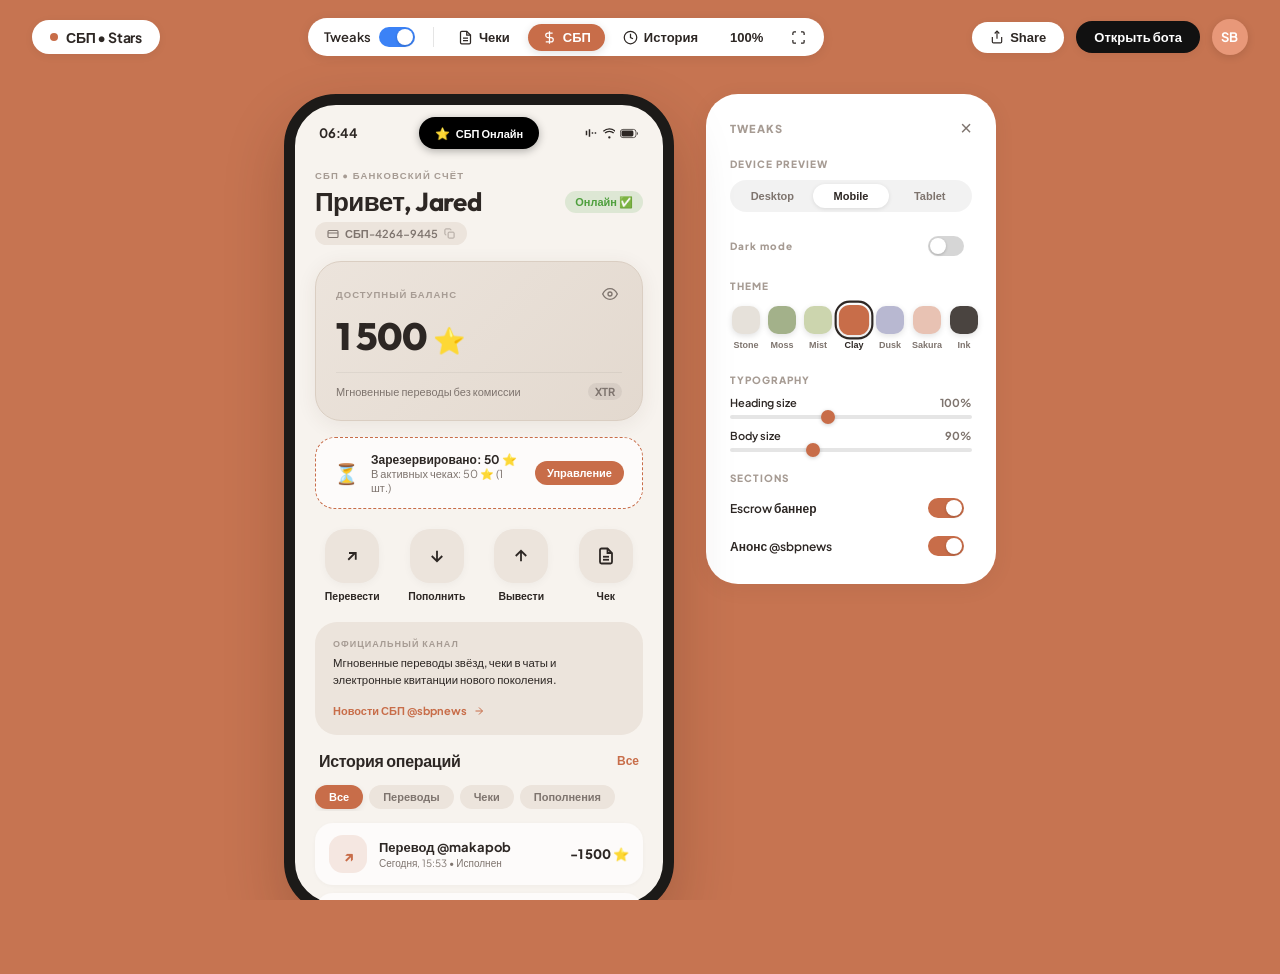
==== index.html @ 08ead7e3 "Add Telegram Mini App with Material Design 3 and GitHub Pages docs" ====
<!DOCTYPE html>
<html lang="ru">
<head>
  <meta charset="UTF-8">
  <meta name="viewport" content="width=device-width, initial-scale=1.0, maximum-scale=1.0, user-scalable=no, viewport-fit=cover">
  <title>СБП • StaticGram Stars Bank</title>
  <link rel="preconnect" href="https://fonts.googleapis.com">
  <link rel="preconnect" href="https://fonts.gstatic.com" crossorigin>
  <link href="https://fonts.googleapis.com/css2?family=Plus+Jakarta+Sans:wght@400;500;600;700;800&family=Outfit:wght@400;500;600;700&display=swap" rel="stylesheet">
  <link rel="stylesheet" href="style.css">
  <!-- Telegram WebApp SDK -->
  <script src="https://telegram.org/js/telegram-web-app.js"></script>
</head>
<body class="theme-clay">
  <!-- Outer Canvas Container -->
  <div class="canvas-container" id="canvasContainer">

    <!-- Top Navigation Bar (Desktop / Web preview) -->
    <header class="topbar" id="desktopTopbar">
      <div class="topbar-left">
        <div class="logo-pill">
          <span class="logo-dot"></span>
          <span class="logo-title">СБП • Stars</span>
        </div>
      </div>

      <div class="topbar-center">
        <label class="switch-pill" title="Показать настройки оформления">
          <span class="switch-label">Tweaks</span>
          <input type="checkbox" id="tweaksToggle" checked>
          <span class="switch-slider"></span>
        </label>
        <span class="topbar-divider"></span>
        <div class="segmented-tools">
          <button class="tool-btn" id="toolViewCheques" title="Просмотр чеков">
            <svg width="15" height="15" viewBox="0 0 24 24" fill="none" stroke="currentColor" stroke-width="2"><path d="M14 2H6a2 2 0 0 0-2 2v16a2 2 0 0 0 2 2h12a2 2 0 0 0 2-2V8z"/><polyline points="14 2 14 8 20 8"/><line x1="16" y1="13" x2="8" y2="13"/><line x1="16" y1="17" x2="8" y2="17"/></svg>
            <span>Чеки</span>
          </button>
          <button class="tool-btn active" id="toolPay" title="Переводы">
            <svg width="15" height="15" viewBox="0 0 24 24" fill="none" stroke="currentColor" stroke-width="2"><path d="M12 2v20M17 5H9.5a3.5 3.5 0 0 0 0 7h5a3.5 3.5 0 0 1 0 7H6"/></svg>
            <span>СБП</span>
          </button>
          <button class="tool-btn" id="toolHistory" title="История операций">
            <svg width="15" height="15" viewBox="0 0 24 24" fill="none" stroke="currentColor" stroke-width="2"><circle cx="12" cy="12" r="10"/><polyline points="12 6 12 12 16 14"/></svg>
            <span>История</span>
          </button>
          <button class="tool-btn" id="toolResetZoom" title="Масштаб">
            <span>100%</span>
          </button>
          <button class="tool-btn icon-only" id="toolFullscreen" title="На весь экран">
            <svg width="15" height="15" viewBox="0 0 24 24" fill="none" stroke="currentColor" stroke-width="2"><path d="M8 3H5a2 2 0 0 0-2 2v3m18 0V5a2 2 0 0 0-2-2h-3m0 18h3a2 2 0 0 0 2-2v-3M3 16v3a2 2 0 0 0 2 2h3"/></svg>
          </button>
        </div>
      </div>

      <div class="topbar-right">
        <button class="topbar-btn" id="btnShareApp">
          <svg width="14" height="14" viewBox="0 0 24 24" fill="none" stroke="currentColor" stroke-width="2"><path d="M4 12v8a2 2 0 0 0 2 2h12a2 2 0 0 0 2-2v-8"/><polyline points="16 6 12 2 8 6"/><line x1="12" y1="2" x2="12" y2="15"/></svg>
          <span>Share</span>
        </button>
        <a href="https://staticgram.top/sbpbot" target="_blank" class="topbar-btn dark-btn">
          <span>Открыть бота</span>
        </a>
        <div class="user-avatar-pill" id="userAvatarPill">
          <span id="userAvatarInitials">SB</span>
        </div>
      </div>
    </header>

    <!-- Main Workspace -->
    <main class="workspace">
      <!-- Device Mockup Frame (iPhone 16 Pro styling) -->
      <div class="device-frame" id="deviceFrame">
        <!-- Dynamic Island -->
        <div class="dynamic-island-wrapper">
          <div class="status-bar-time" id="liveClock">9:41</div>
          <div class="dynamic-island" id="dynamicIsland" title="Статус СБП">
            <div class="island-content">
              <span class="island-star">⭐️</span>
              <span class="island-text">СБП Онлайн</span>
            </div>
          </div>
          <div class="status-bar-icons">
            <svg width="15" height="12" viewBox="0 0 17 12" fill="currentColor"><path d="M1 9h2V3H1v6zm4 2h2V1H5v10zm4-4h2V5H9v4zm4-2h2V7h-2v2z"/></svg>
            <svg width="15" height="12" viewBox="0 0 16 12" fill="currentColor"><path d="M8 10a1.5 1.5 0 1 0 0 3 1.5 1.5 0 0 0 0-3zm-4.9-3.4a7 7 0 0 1 9.8 0l1.1-1.1a8.5 8.5 0 0 0-12 0l1.1 1.1zm-2.1-2.1a10 10 0 0 1 14 0l1.1-1.1a11.5 11.5 0 0 0-16.2 0l1.1 1.1z"/></svg>
            <svg width="22" height="11" viewBox="0 0 25 12" fill="currentColor"><rect x="0.5" y="0.5" width="21" height="11" rx="3.5" fill="none" stroke="currentColor"/><rect x="2" y="2" width="16" height="8" rx="2"/><path d="M23 4v4a2 2 0 0 0 1-1.7V5.7A2 2 0 0 0 23 4z"/></svg>
          </div>
        </div>

        <!-- Phone App Viewport -->
        <div class="phone-screen" id="phoneScreen">
          <!-- App Header -->
          <div class="app-header">
            <div class="app-eyebrow">СБП • БАНКОВСКИЙ СЧЁТ</div>
            <div class="app-title-row">
              <h1 class="user-greeting" id="userGreeting">Привет, Jared</h1>
              <span class="status-pill active" id="userStatusPill">Онлайн ✅</span>
            </div>
            <div class="account-badge" id="accountBadge" title="Нажмите, чтобы скопировать номер счёта">
              <svg width="12" height="12" viewBox="0 0 24 24" fill="none" stroke="currentColor" stroke-width="2.2"><rect x="2" y="5" width="20" height="14" rx="2"/><line x1="2" y1="10" x2="22" y2="10"/></svg>
              <span id="accountNumberDisplay">СБП-4264-9445</span>
              <svg class="copy-icon" width="11" height="11" viewBox="0 0 24 24" fill="none" stroke="currentColor" stroke-width="2"><rect x="9" y="9" width="13" height="13" rx="2" ry="2"/><path d="M5 15H4a2 2 0 0 1-2-2V4a2 2 0 0 1 2-2h9a2 2 0 0 1 2 2v1"/></svg>
            </div>
          </div>

          <!-- Balance Hero Card (Material 3 Card) -->
          <div class="card balance-card">
            <div class="balance-top">
              <span class="balance-label">ДОСТУПНЫЙ БАЛАНС</span>
              <button class="eye-toggle-btn" id="btnToggleBalance" title="Скрыть/показать баланс">
                <svg width="16" height="16" viewBox="0 0 24 24" fill="none" stroke="currentColor" stroke-width="2"><path d="M1 12s4-8 11-8 11 8 11 8-4 8-11 8-11-8-11-8z"/><circle cx="12" cy="12" r="3"/></svg>
              </button>
            </div>
            <div class="balance-amount-row">
              <span class="balance-value" id="balanceValue">1,500</span>
              <span class="balance-star">⭐️</span>
            </div>
            <div class="balance-footer">
              <span class="balance-note">Мгновенные переводы без комиссии</span>
              <span class="balance-cur">XTR</span>
            </div>
          </div>

          <!-- Escrow / Reserved Banner (Appears if user has active cheques or pending transfers) -->
          <div class="card escrow-card" id="escrowCard">
            <div class="escrow-icon">⏳</div>
            <div class="escrow-info">
              <div class="escrow-title">Зарезервировано: <b id="escrowTotal">50 ⭐️</b></div>
              <div class="escrow-desc" id="escrowDesc">В активных чеках: 50 ⭐️ (1 шт.)</div>
            </div>
            <button class="escrow-action-btn" id="btnManageEscrow">Управление</button>
          </div>

          <!-- Quick Actions Grid (Material Design 3 rounded pills) -->
          <div class="actions-grid">
            <button class="action-btn" id="btnActionTransfer">
              <div class="action-icon-circle action-transfer">
                <svg width="18" height="18" viewBox="0 0 24 24" fill="none" stroke="currentColor" stroke-width="2.4"><path d="M7 17l9.2-9.2M17 17V8H8"/></svg>
              </div>
              <span class="action-name">Перевести</span>
            </button>

            <button class="action-btn" id="btnActionDeposit">
              <div class="action-icon-circle action-deposit">
                <svg width="18" height="18" viewBox="0 0 24 24" fill="none" stroke="currentColor" stroke-width="2.4"><path d="M12 5v14M5 12l7 7 7-7"/></svg>
              </div>
              <span class="action-name">Пополнить</span>
            </button>

            <button class="action-btn" id="btnActionWithdraw">
              <div class="action-icon-circle action-withdraw">
                <svg width="18" height="18" viewBox="0 0 24 24" fill="none" stroke="currentColor" stroke-width="2.4"><path d="M12 19V5M5 12l7-7 7 7"/></svg>
              </div>
              <span class="action-name">Вывести</span>
            </button>

            <button class="action-btn" id="btnActionCheque">
              <div class="action-icon-circle action-cheque">
                <svg width="18" height="18" viewBox="0 0 24 24" fill="none" stroke="currentColor" stroke-width="2.4"><path d="M14 2H6a2 2 0 0 0-2 2v16a2 2 0 0 0 2 2h12a2 2 0 0 0 2-2V8z"/><polyline points="14 2 14 8 20 8"/><line x1="16" y1="13" x2="8" y2="13"/><line x1="16" y1="17" x2="8" y2="17"/></svg>
              </div>
              <span class="action-name">Чек</span>
            </button>
          </div>

          <!-- Section: Daily Intention / Announcement Banner -->
          <div class="card intention-card" id="intentionCard">
            <div class="intention-eyebrow">ОФИЦИАЛЬНЫЙ КАНАЛ</div>
            <div class="intention-body">
              Мгновенные переводы звёзд, чеки в чаты и электронные квитанции нового поколения.
            </div>
            <a href="https://staticgram.top/sbpnews" target="_blank" class="intention-link">
              <span>Новости СБП @sbpnews</span>
              <svg width="12" height="12" viewBox="0 0 24 24" fill="none" stroke="currentColor" stroke-width="2"><path d="M5 12h14M12 5l7 7-7 7"/></svg>
            </a>
          </div>

          <!-- Section: Transactions History -->
          <div class="section-block" id="transactionsSection">
            <div class="section-header">
              <h2 class="section-title">История операций</h2>
              <button class="section-link" id="btnAllHistory">Все</button>
            </div>

            <!-- Segmented Filter Pills -->
            <div class="segmented-filter">
              <button class="filter-pill active" data-filter="all">Все</button>
              <button class="filter-pill" data-filter="transfer">Переводы</button>
              <button class="filter-pill" data-filter="cheque">Чеки</button>
              <button class="filter-pill" data-filter="deposit">Пополнения</button>
            </div>

            <!-- Transaction List Items -->
            <div class="transaction-list" id="transactionList">
              <!-- Item 1 -->
              <div class="tx-item" data-type="transfer" onclick="openTxReceipt('SBP-TRX-20261017-1C5RC')">
                <div class="tx-icon tx-out">↗</div>
                <div class="tx-details">
                  <div class="tx-title">Перевод @makapob</div>
                  <div class="tx-time">Сегодня, 15:53 • Исполнен</div>
                </div>
                <div class="tx-amount negative">-1,500 ⭐️</div>
              </div>

              <!-- Item 2 -->
              <div class="tx-item" data-type="deposit" onclick="openTxReceipt('SBP-DEP-20261017-A91D')">
                <div class="tx-icon tx-in">↙</div>
                <div class="tx-details">
                  <div class="tx-title">Пополнение Stars</div>
                  <div class="tx-time">Сегодня, 15:20 • Исполнен</div>
                </div>
                <div class="tx-amount positive">+1,500 ⭐️</div>
              </div>

              <!-- Item 3 -->
              <div class="tx-item" data-type="cheque" onclick="openTxReceipt('SBP-CHK-20261017-CH50')">
                <div class="tx-icon tx-cheque">🧾</div>
                <div class="tx-details">
                  <div class="tx-title">Создание чека (активен)</div>
                  <div class="tx-time">Сегодня, 14:10 • В резерве</div>
                </div>
                <div class="tx-amount neutral">-50 ⭐️</div>
              </div>
            </div>
          </div>

          <!-- Bottom Padding for safe scrolling -->
          <div class="bottom-spacer"></div>
        </div>
      </div>

      <!-- Floating TWEAKS Panel (matches uploaded screenshot) -->
      <aside class="tweaks-panel" id="tweaksPanel">
        <div class="tweaks-header">
          <span class="tweaks-title">TWEAKS</span>
          <button class="tweaks-close-btn" id="btnTweakClose" title="Закрыть панель">×</button>
        </div>

        <div class="tweak-group">
          <label class="tweak-label">DEVICE PREVIEW</label>
          <div class="segmented-control" id="deviceSegmented">
            <button class="seg-btn" data-device="desktop">Desktop</button>
            <button class="seg-btn active" data-device="mobile">Mobile</button>
            <button class="seg-btn" data-device="tablet">Tablet</button>
          </div>
        </div>

        <div class="tweak-group flex-row">
          <label class="tweak-label" for="darkModeSwitch">Dark mode</label>
          <label class="switch-pill mini-switch">
            <input type="checkbox" id="darkModeSwitch">
            <span class="switch-slider"></span>
          </label>
        </div>

        <div class="tweak-group">
          <label class="tweak-label">THEME</label>
          <div class="theme-swatches" id="themeSwatches">
            <button class="swatch-btn" data-theme="stone" title="Stone">
              <span class="swatch-circle" style="background: #E6E1DA;"></span>
              <span class="swatch-name">Stone</span>
            </button>
            <button class="swatch-btn" data-theme="moss" title="Moss">
              <span class="swatch-circle" style="background: #A3B18A;"></span>
              <span class="swatch-name">Moss</span>
            </button>
            <button class="swatch-btn" data-theme="mist" title="Mist">
              <span class="swatch-circle" style="background: #CCD5AE;"></span>
              <span class="swatch-name">Mist</span>
            </button>
            <button class="swatch-btn active" data-theme="clay" title="Clay">
              <span class="swatch-circle" style="background: #C86D49;"></span>
              <span class="swatch-name">Clay</span>
            </button>
            <button class="swatch-btn" data-theme="dusk" title="Dusk">
              <span class="swatch-circle" style="background: #B8B8D1;"></span>
              <span class="swatch-name">Dusk</span>
            </button>
            <button class="swatch-btn" data-theme="sakura" title="Sakura">
              <span class="swatch-circle" style="background: #E8C2B3;"></span>
              <span class="swatch-name">Sakura</span>
            </button>
            <button class="swatch-btn" data-theme="ink" title="Ink">
              <span class="swatch-circle" style="background: #4A4440;"></span>
              <span class="swatch-name">Ink</span>
            </button>
          </div>
        </div>

        <div class="tweak-group">
          <label class="tweak-label">TYPOGRAPHY</label>
          <div class="slider-control">
            <div class="slider-row">
              <span class="slider-name">Heading size</span>
              <span class="slider-val" id="headingSizeVal">100%</span>
            </div>
            <input type="range" min="80" max="130" value="100" id="sliderHeading">
          </div>
          <div class="slider-control">
            <div class="slider-row">
              <span class="slider-name">Body size</span>
              <span class="slider-val" id="bodySizeVal">90%</span>
            </div>
            <input type="range" min="75" max="120" value="90" id="sliderBody">
          </div>
        </div>

        <div class="tweak-group">
          <label class="tweak-label">SECTIONS</label>
          <div class="toggle-row">
            <span class="toggle-name">Escrow баннер</span>
            <label class="switch-pill mini-switch">
              <input type="checkbox" id="toggleEscrowSection" checked>
              <span class="switch-slider"></span>
            </label>
          </div>
          <div class="toggle-row">
            <span class="toggle-name">Анонс @sbpnews</span>
            <label class="switch-pill mini-switch">
              <input type="checkbox" id="toggleNewsSection" checked>
              <span class="switch-slider"></span>
            </label>
          </div>
        </div>
      </aside>
    </main>
  </div>

  <!-- Modal / Bottom Sheet: Transfer -->
  <div class="modal-backdrop" id="modalTransfer">
    <div class="modal-card">
      <div class="modal-header">
        <h3 class="modal-title">💸 Перевод по СБП</h3>
        <button class="modal-close-btn" onclick="closeModal('modalTransfer')">×</button>
      </div>
      <div class="modal-body">
        <div class="input-group">
          <label class="input-label">Получатель (@username, ID или номер счёта)</label>
          <input type="text" class="input-field" id="transferRecipient" placeholder="@makapob или СБП-XXXX-XXXX">
        </div>
        <div class="input-group">
          <label class="input-label">Сумма перевода (⭐️)</label>
          <input type="number" class="input-field" id="transferAmount" placeholder="1500" min="1">
          <div class="quick-chips">
            <button class="chip" onclick="setTransferAmount(50)">50 ⭐️</button>
            <button class="chip" onclick="setTransferAmount(100)">100 ⭐️</button>
            <button class="chip" onclick="setTransferAmount(500)">500 ⭐️</button>
            <button class="chip" onclick="setTransferAmount(1500)">1,500 ⭐️</button>
          </div>
        </div>
        <div class="input-group">
          <label class="input-label">Комментарий (необязательно)</label>
          <input type="text" class="input-field" id="transferComment" placeholder="За обед, подарок...">
        </div>
        <button class="btn-primary" id="btnSubmitTransfer">Отправить по СБП</button>
      </div>
    </div>
  </div>

  <!-- Modal / Bottom Sheet: Deposit -->
  <div class="modal-backdrop" id="modalDeposit">
    <div class="modal-card">
      <div class="modal-header">
        <h3 class="modal-title">📥 Пополнение счёта СБП</h3>
        <button class="modal-close-btn" onclick="closeModal('modalDeposit')">×</button>
      </div>
      <div class="modal-body">
        <p class="modal-desc">Оплата через официальный шлюз Telegram Stars (XTR) без комиссии:</p>
        <div class="deposit-grid">
          <button class="dep-card" onclick="triggerDeposit(50)">
            <span class="dep-stars">50 ⭐️</span>
            <span class="dep-btn">Оплатить</span>
          </button>
          <button class="dep-card" onclick="triggerDeposit(100)">
            <span class="dep-stars">100 ⭐️</span>
            <span class="dep-btn">Оплатить</span>
          </button>
          <button class="dep-card" onclick="triggerDeposit(250)">
            <span class="dep-stars">250 ⭐️</span>
            <span class="dep-btn">Оплатить</span>
          </button>
          <button class="dep-card" onclick="triggerDeposit(500)">
            <span class="dep-stars">500 ⭐️</span>
            <span class="dep-btn">Оплатить</span>
          </button>
          <button class="dep-card" onclick="triggerDeposit(1500)">
            <span class="dep-stars">1,500 ⭐️</span>
            <span class="dep-btn">Оплатить</span>
          </button>
        </div>
      </div>
    </div>
  </div>

  <!-- Modal / Bottom Sheet: Cheque Creator -->
  <div class="modal-backdrop" id="modalCheque">
    <div class="modal-card">
      <div class="modal-header">
        <h3 class="modal-title">🧾 Создать чек СБП</h3>
        <button class="modal-close-btn" onclick="closeModal('modalCheque')">×</button>
      </div>
      <div class="modal-body">
        <div class="input-group">
          <label class="input-label">Сумма чека (⭐️)</label>
          <input type="number" class="input-field" id="chequeAmount" placeholder="50" min="1">
        </div>
        <div class="input-group">
          <label class="input-label">Кому доступен чек</label>
          <select class="input-field" id="chequeTarget">
            <option value="any">🌐 Для всех (любой участник в чате)</option>
            <option value="user">🔒 Только для конкретного @username</option>
          </select>
        </div>
        <div class="input-group" id="chequeTargetUserGroup" style="display: none;">
          <label class="input-label">@username получателя</label>
          <input type="text" class="input-field" id="chequeRecipient" placeholder="@username">
        </div>
        <div class="input-group">
          <label class="input-label">Комментарий к чеку</label>
          <input type="text" class="input-field" id="chequeComment" placeholder="СБП бонус">
        </div>
        <button class="btn-primary" id="btnSubmitCheque">Сгенерировать чек</button>
      </div>
    </div>
  </div>

  <!-- Modal / Bottom Sheet: Electronic Receipt -->
  <div class="modal-backdrop" id="modalReceipt">
    <div class="modal-card receipt-card">
      <div class="modal-header">
        <h3 class="modal-title">Электронный чек</h3>
        <button class="modal-close-btn" onclick="closeModal('modalReceipt')">×</button>
      </div>
      <div class="receipt-content" id="receiptContent">
        <!-- Rendered via JS -->
      </div>
      <button class="btn-primary" onclick="closeModal('modalReceipt')">Готово</button>
    </div>
  </div>

  <!-- Toast Notification -->
  <div class="toast" id="appToast">Текст уведомления</div>

  <script src="app.js"></script>
</body>
</html>
---- style.css ----
/* ============================================================
   MATERIAL DESIGN 3 • SBP STATICGRAM STARS BANK WEBAPP
   Aesthetic warm earthy tones matching reference UI screenshot
   ============================================================ */

:root {
  /* Fonts */
  --font-family: 'Plus Jakarta Sans', -apple-system, BlinkMacSystemFont, 'Segoe UI', Roboto, sans-serif;
  --font-display: 'Outfit', var(--font-family);

  /* Scales */
  --font-heading-scale: 1;
  --font-body-scale: 0.95;

  /* Clay / Terracotta Theme (Default matching screenshot) */
  --bg-canvas: #C67451;
  --bg-app: #F7F3EE;
  --surface: #FDFBFA;
  --card-bg: #ECE4DC;
  --card-alt: #E3D9CF;
  --card-border: #DACEC2;
  --accent: #C86D49;
  --accent-soft: rgba(200, 109, 73, 0.12);
  --accent-text: #FFFFFF;
  --text-main: #2D2724;
  --text-muted: #7E746E;
  --text-eyebrow: #A69B93;
  --pill-bg: #FFFFFF;
  --pill-border: rgba(0, 0, 0, 0.08);
  --shadow-subtle: 0 4px 20px rgba(78, 48, 35, 0.08);
  --shadow-device: 0 25px 60px rgba(50, 25, 15, 0.22);
  --device-border: #4A4541;
  --island-bg: #000000;
  --green: #4E9F3D;
  --red: #D90429;
}

/* --- THEME VARIATIONS --- */
body.theme-stone {
  --bg-canvas: #A8A095;
  --bg-app: #F4F1EC;
  --surface: #FDFCFB;
  --card-bg: #E7E2D9;
  --card-alt: #DED8CE;
  --card-border: #D2CBC0;
  --accent: #5C554F;
  --accent-soft: rgba(92, 85, 79, 0.12);
  --accent-text: #FFFFFF;
  --text-main: #282522;
  --text-muted: #746E68;
}

body.theme-moss {
  --bg-canvas: #748B75;
  --bg-app: #F0F4EE;
  --surface: #FBFCFA;
  --card-bg: #DFE8DD;
  --card-alt: #D2DDD0;
  --card-border: #C6D3C3;
  --accent: #527953;
  --accent-soft: rgba(82, 121, 83, 0.12);
  --accent-text: #FFFFFF;
  --text-main: #232C23;
  --text-muted: #647565;
}

body.theme-mist {
  --bg-canvas: #8A9A86;
  --bg-app: #F3F5EE;
  --surface: #FBFCF9;
  --card-bg: #E3E9DC;
  --card-alt: #D6DDCF;
  --card-border: #C8D1C0;
  --accent: #606C38;
  --accent-soft: rgba(96, 108, 56, 0.12);
  --accent-text: #FFFFFF;
  --text-main: #283618;
  --text-muted: #656D4A;
}

body.theme-clay {
  --bg-canvas: #C67451;
  --bg-app: #F7F3EE;
  --surface: #FDFBFA;
  --card-bg: #ECE4DC;
  --card-alt: #E3D9CF;
  --card-border: #DACEC2;
  --accent: #C86D49;
  --accent-soft: rgba(200, 109, 73, 0.14);
  --accent-text: #FFFFFF;
  --text-main: #2D2724;
  --text-muted: #7E746E;
}

body.theme-dusk {
  --bg-canvas: #8B87A8;
  --bg-app: #F4F2F8;
  --surface: #FAF9FD;
  --card-bg: #E5E1EE;
  --card-alt: #D8D3E4;
  --card-border: #CBC5DA;
  --accent: #6C638E;
  --accent-soft: rgba(108, 99, 142, 0.14);
  --accent-text: #FFFFFF;
  --text-main: #282436;
  --text-muted: #6E6884;
}

body.theme-sakura {
  --bg-canvas: #C48E87;
  --bg-app: #F9F2F1;
  --surface: #FDFBFB;
  --card-bg: #EFE0DF;
  --card-alt: #E4D1D0;
  --card-border: #DAC1BF;
  --accent: #B2655F;
  --accent-soft: rgba(178, 101, 95, 0.14);
  --accent-text: #FFFFFF;
  --text-main: #332321;
  --text-muted: #826663;
}

body.theme-ink {
  --bg-canvas: #5A5652;
  --bg-app: #EEEEED;
  --surface: #F9F9F8;
  --card-bg: #DDDCDB;
  --card-alt: #CECDC9;
  --card-border: #BFBEB9;
  --accent: #2B2A29;
  --accent-soft: rgba(43, 42, 41, 0.12);
  --accent-text: #FFFFFF;
  --text-main: #1C1B1A;
  --text-muted: #666360;
}

/* --- DARK MODE OVERRIDES --- */
body.dark-mode {
  --bg-canvas: #1B1714;
  --bg-app: #12100E;
  --surface: #1E1B18;
  --card-bg: #272320;
  --card-alt: #312D29;
  --card-border: #3D3833;
  --accent: #E58B64;
  --accent-soft: rgba(229, 139, 100, 0.18);
  --accent-text: #12100E;
  --text-main: #F3EFEA;
  --text-muted: #A39B94;
  --text-eyebrow: #756D67;
  --pill-bg: #26221F;
  --pill-border: rgba(255, 255, 255, 0.1);
  --shadow-subtle: 0 4px 20px rgba(0, 0, 0, 0.4);
  --shadow-device: 0 25px 60px rgba(0, 0, 0, 0.6);
  --device-border: #2C2926;
  --island-bg: #000000;
}

/* Base Reset */
* {
  box-sizing: border-box;
  margin: 0;
  padding: 0;
  -webkit-tap-highlight-color: transparent;
}

html, body {
  width: 100%;
  height: 100%;
  font-family: var(--font-family);
  background-color: var(--bg-canvas);
  color: var(--text-main);
  overflow-x: hidden;
  transition: background-color 0.4s ease, color 0.3s ease;
}

/* --- Canvas Wrapper --- */
.canvas-container {
  display: flex;
  flex-direction: column;
  min-height: 100vh;
  width: 100%;
  padding-bottom: 40px;
}

/* --- Topbar (Desktop) --- */
.topbar {
  display: flex;
  align-items: center;
  justify-content: space-between;
  padding: 18px 32px;
  background: transparent;
  gap: 16px;
  z-index: 50;
}

.topbar-left {
  display: flex;
  align-items: center;
  gap: 12px;
}

.logo-pill {
  display: inline-flex;
  align-items: center;
  gap: 8px;
  background: var(--pill-bg);
  padding: 8px 18px;
  border-radius: 999px;
  box-shadow: 0 2px 10px rgba(0, 0, 0, 0.06);
}

.logo-dot {
  width: 8px;
  height: 8px;
  background: var(--accent);
  border-radius: 50%;
}

.logo-title {
  font-weight: 700;
  font-size: 14px;
  letter-spacing: -0.2px;
}

.topbar-center {
  display: flex;
  align-items: center;
  background: var(--pill-bg);
  padding: 5px 8px;
  border-radius: 999px;
  box-shadow: 0 2px 12px rgba(0, 0, 0, 0.08);
  gap: 10px;
}

.topbar-divider {
  width: 1px;
  height: 20px;
  background: rgba(0, 0, 0, 0.1);
}

body.dark-mode .topbar-divider {
  background: rgba(255, 255, 255, 0.12);
}

.segmented-tools {
  display: flex;
  align-items: center;
  gap: 4px;
}

.tool-btn {
  display: inline-flex;
  align-items: center;
  gap: 6px;
  padding: 6px 14px;
  border-radius: 999px;
  border: none;
  background: transparent;
  color: var(--text-main);
  font-size: 13px;
  font-weight: 600;
  cursor: pointer;
  transition: all 0.2s ease;
}

.tool-btn.active {
  background: var(--accent);
  color: var(--accent-text);
  box-shadow: 0 2px 8px rgba(0, 0, 0, 0.12);
}

.tool-btn.icon-only {
  padding: 6px 10px;
}

.tool-btn:hover:not(.active) {
  background: rgba(0, 0, 0, 0.05);
}

/* Switch Pill */
.switch-pill {
  display: inline-flex;
  align-items: center;
  gap: 8px;
  cursor: pointer;
  padding: 4px 8px;
  user-select: none;
}

.switch-label {
  font-size: 13px;
  font-weight: 600;
  color: var(--text-main);
}

.switch-pill input {
  display: none;
}

.switch-slider {
  width: 36px;
  height: 20px;
  background: rgba(0, 0, 0, 0.16);
  border-radius: 999px;
  position: relative;
  transition: background 0.25s ease;
}

.switch-slider::before {
  content: '';
  position: absolute;
  width: 16px;
  height: 16px;
  border-radius: 50%;
  top: 2px;
  left: 2px;
  background: #FFFFFF;
  box-shadow: 0 1px 3px rgba(0, 0, 0, 0.2);
  transition: transform 0.25s cubic-bezier(0.34, 1.56, 0.64, 1);
}

.switch-pill input:checked + .switch-slider {
  background: #3B82F6;
}

.switch-pill.mini-switch input:checked + .switch-slider {
  background: var(--accent);
}

.switch-pill input:checked + .switch-slider::before {
  transform: translateX(16px);
}

.topbar-right {
  display: flex;
  align-items: center;
  gap: 12px;
}

.topbar-btn {
  display: inline-flex;
  align-items: center;
  gap: 6px;
  padding: 8px 18px;
  border-radius: 999px;
  border: none;
  background: var(--pill-bg);
  color: var(--text-main);
  font-size: 13px;
  font-weight: 600;
  cursor: pointer;
  text-decoration: none;
  box-shadow: 0 2px 10px rgba(0, 0, 0, 0.06);
  transition: transform 0.15s ease, box-shadow 0.2s ease;
}

.topbar-btn:active {
  transform: scale(0.96);
}

.topbar-btn.dark-btn {
  background: #111111;
  color: #FFFFFF;
}

body.dark-mode .topbar-btn.dark-btn {
  background: var(--accent);
  color: var(--accent-text);
}

.user-avatar-pill {
  width: 36px;
  height: 36px;
  border-radius: 50%;
  background: #E89879;
  color: #FFFFFF;
  display: flex;
  align-items: center;
  justify-content: center;
  font-weight: 700;
  font-size: 13px;
  box-shadow: 0 2px 8px rgba(0, 0, 0, 0.12);
}

/* --- Workspace Layout --- */
.workspace {
  display: flex;
  justify-content: center;
  align-items: flex-start;
  padding: 20px 24px;
  gap: 32px;
  position: relative;
  flex: 1;
}

/* --- Phone Frame (iPhone 16 Pro mockup) --- */
.device-frame {
  width: 390px;
  height: 820px;
  background: var(--bg-app);
  border-radius: 52px;
  box-shadow: var(--shadow-device);
  border: 11px solid #1C1A18;
  display: flex;
  flex-direction: column;
  position: relative;
  overflow: hidden;
  transition: width 0.3s cubic-bezier(0.4, 0, 0.2, 1), height 0.3s ease, border-radius 0.3s ease;
}

body.device-tablet .device-frame {
  width: 580px;
  height: 860px;
  border-radius: 40px;
}

body.device-desktop .device-frame {
  width: 780px;
  height: 880px;
  border-radius: 32px;
}

/* Dynamic Island & Status Bar */
.dynamic-island-wrapper {
  display: flex;
  align-items: center;
  justify-content: space-between;
  padding: 12px 24px 8px 24px;
  position: relative;
  z-index: 30;
  user-select: none;
}

.status-bar-time {
  font-size: 13px;
  font-weight: 700;
  letter-spacing: -0.2px;
  color: var(--text-main);
  width: 54px;
}

.dynamic-island {
  width: 120px;
  height: 32px;
  background: #000000;
  border-radius: 999px;
  display: flex;
  align-items: center;
  justify-content: center;
  cursor: pointer;
  transition: all 0.35s cubic-bezier(0.34, 1.56, 0.64, 1);
  box-shadow: 0 2px 8px rgba(0, 0, 0, 0.3);
}

.dynamic-island:hover {
  transform: scale(1.05);
  width: 136px;
}

.island-content {
  display: flex;
  align-items: center;
  gap: 6px;
  color: #FFFFFF;
  font-size: 11px;
  font-weight: 600;
}

.island-star {
  font-size: 12px;
  animation: pulse 2s infinite ease-in-out;
}

@keyframes pulse {
  0%, 100% { transform: scale(1); }
  50% { transform: scale(1.2); }
}

.status-bar-icons {
  display: flex;
  align-items: center;
  gap: 5px;
  color: var(--text-main);
  width: 54px;
  justify-content: flex-end;
}

/* Phone Screen Scrollable Area */
.phone-screen {
  flex: 1;
  overflow-y: auto;
  padding: 12px 20px 24px 20px;
  display: flex;
  flex-direction: column;
  gap: 16px;
  scrollbar-width: none;
}

.phone-screen::-webkit-scrollbar {
  display: none;
}

/* --- App Header & Greeting --- */
.app-header {
  display: flex;
  flex-direction: column;
  gap: 4px;
}

.app-eyebrow {
  font-size: calc(10px * var(--font-body-scale));
  font-weight: 700;
  letter-spacing: 1.2px;
  color: var(--text-eyebrow);
  text-transform: uppercase;
}

.app-title-row {
  display: flex;
  align-items: center;
  justify-content: space-between;
}

.user-greeting {
  font-family: var(--font-display);
  font-size: calc(26px * var(--font-heading-scale));
  font-weight: 700;
  letter-spacing: -0.6px;
  color: var(--text-main);
}

.status-pill {
  font-size: 11px;
  font-weight: 700;
  padding: 4px 10px;
  border-radius: 999px;
  background: var(--card-bg);
  color: var(--text-main);
}

.status-pill.active {
  background: rgba(78, 159, 61, 0.15);
  color: var(--green);
}

.account-badge {
  display: inline-flex;
  align-items: center;
  gap: 6px;
  background: var(--card-bg);
  padding: 5px 12px;
  border-radius: 999px;
  font-size: 11px;
  font-weight: 600;
  color: var(--text-muted);
  cursor: pointer;
  align-self: flex-start;
  transition: all 0.2s ease;
}

.account-badge:hover {
  background: var(--card-alt);
  color: var(--text-main);
}

.copy-icon {
  opacity: 0.6;
}

/* --- Cards Common --- */
.card {
  background: var(--card-bg);
  border-radius: 26px;
  padding: 20px;
  transition: transform 0.2s ease, box-shadow 0.2s ease;
  position: relative;
}

/* Balance Hero Card */
.balance-card {
  background: linear-gradient(135deg, var(--card-bg) 0%, var(--card-alt) 100%);
  border: 1px solid var(--card-border);
  box-shadow: var(--shadow-subtle);
}

.balance-top {
  display: flex;
  align-items: center;
  justify-content: space-between;
  margin-bottom: 6px;
}

.balance-label {
  font-size: calc(10px * var(--font-body-scale));
  font-weight: 700;
  letter-spacing: 1px;
  color: var(--text-eyebrow);
}

.eye-toggle-btn {
  background: transparent;
  border: none;
  color: var(--text-muted);
  cursor: pointer;
  padding: 4px;
  display: flex;
  align-items: center;
}

.balance-amount-row {
  display: flex;
  align-items: baseline;
  gap: 6px;
  margin-bottom: 12px;
}

.balance-value {
  font-family: var(--font-display);
  font-size: calc(38px * var(--font-heading-scale));
  font-weight: 800;
  letter-spacing: -1px;
  color: var(--text-main);
}

.balance-star {
  font-size: 26px;
}

.balance-footer {
  display: flex;
  align-items: center;
  justify-content: space-between;
  padding-top: 10px;
  border-top: 1px solid rgba(0, 0, 0, 0.05);
}

body.dark-mode .balance-footer {
  border-top: 1px solid rgba(255, 255, 255, 0.08);
}

.balance-note {
  font-size: 11px;
  color: var(--text-muted);
  font-weight: 500;
}

.balance-cur {
  font-size: 11px;
  font-weight: 700;
  color: var(--text-muted);
  background: rgba(0, 0, 0, 0.06);
  padding: 2px 7px;
  border-radius: 999px;
}

body.dark-mode .balance-cur {
  background: rgba(255, 255, 255, 0.1);
}

/* Escrow Banner */
.escrow-card {
  display: flex;
  align-items: center;
  gap: 12px;
  padding: 14px 18px;
  background: var(--surface);
  border: 1px dashed var(--accent);
  border-radius: 20px;
}

.escrow-icon {
  font-size: 20px;
}

.escrow-info {
  flex: 1;
}

.escrow-title {
  font-size: 12px;
  font-weight: 700;
  color: var(--text-main);
}

.escrow-desc {
  font-size: 11px;
  color: var(--text-muted);
}

.escrow-action-btn {
  background: var(--accent);
  color: var(--accent-text);
  border: none;
  font-size: 11px;
  font-weight: 700;
  padding: 6px 12px;
  border-radius: 999px;
  cursor: pointer;
}

/* --- Action Buttons Grid (Material 3 rounded pills) --- */
.actions-grid {
  display: grid;
  grid-template-columns: repeat(4, 1fr);
  gap: 10px;
  margin: 4px 0;
}

.action-btn {
  display: flex;
  flex-direction: column;
  align-items: center;
  gap: 8px;
  background: transparent;
  border: none;
  cursor: pointer;
  transition: transform 0.15s ease;
}

.action-btn:active {
  transform: scale(0.92);
}

.action-icon-circle {
  width: 54px;
  height: 54px;
  border-radius: 20px;
  background: var(--card-bg);
  display: flex;
  align-items: center;
  justify-content: center;
  color: var(--text-main);
  transition: all 0.2s ease;
  box-shadow: 0 2px 8px rgba(0, 0, 0, 0.04);
}

.action-btn:hover .action-icon-circle {
  background: var(--accent);
  color: var(--accent-text);
}

.action-name {
  font-size: calc(11px * var(--font-body-scale));
  font-weight: 600;
  color: var(--text-main);
}

/* Intention / Announcement Card */
.intention-card {
  background: var(--card-bg);
  padding: 16px 18px;
  border-radius: 22px;
}

.intention-eyebrow {
  font-size: 9px;
  font-weight: 800;
  letter-spacing: 1px;
  color: var(--text-eyebrow);
  margin-bottom: 6px;
}

.intention-body {
  font-size: calc(12px * var(--font-body-scale));
  color: var(--text-main);
  line-height: 1.45;
  margin-bottom: 10px;
  font-weight: 500;
}

.intention-link {
  display: inline-flex;
  align-items: center;
  gap: 6px;
  font-size: 11px;
  font-weight: 700;
  color: var(--accent);
  text-decoration: none;
}

/* --- Transactions Section --- */
.section-block {
  display: flex;
  flex-direction: column;
  gap: 12px;
}

.section-header {
  display: flex;
  align-items: center;
  justify-content: space-between;
  padding: 0 4px;
}

.section-title {
  font-family: var(--font-display);
  font-size: calc(16px * var(--font-heading-scale));
  font-weight: 700;
  letter-spacing: -0.3px;
  color: var(--text-main);
}

.section-link {
  background: transparent;
  border: none;
  font-size: 12px;
  font-weight: 700;
  color: var(--accent);
  cursor: pointer;
}

.segmented-filter {
  display: flex;
  gap: 6px;
  overflow-x: auto;
  padding: 2px 0;
  scrollbar-width: none;
}

.segmented-filter::-webkit-scrollbar {
  display: none;
}

.filter-pill {
  padding: 6px 14px;
  border-radius: 999px;
  border: none;
  background: var(--card-bg);
  color: var(--text-muted);
  font-size: 11px;
  font-weight: 600;
  cursor: pointer;
  white-space: nowrap;
  transition: all 0.2s ease;
}

.filter-pill.active {
  background: var(--accent);
  color: var(--accent-text);
  box-shadow: 0 2px 6px rgba(0, 0, 0, 0.08);
}

/* Transaction List */
.transaction-list {
  display: flex;
  flex-direction: column;
  gap: 8px;
}

.tx-item {
  display: flex;
  align-items: center;
  gap: 12px;
  padding: 12px 14px;
  background: var(--surface);
  border-radius: 18px;
  cursor: pointer;
  transition: transform 0.15s ease, background 0.2s ease;
  box-shadow: 0 1px 4px rgba(0, 0, 0, 0.03);
}

.tx-item:active {
  transform: scale(0.98);
}

.tx-icon {
  width: 38px;
  height: 38px;
  border-radius: 14px;
  display: flex;
  align-items: center;
  justify-content: center;
  font-size: 15px;
  font-weight: 800;
}

.tx-out {
  background: rgba(200, 109, 73, 0.14);
  color: var(--accent);
}

.tx-in {
  background: rgba(78, 159, 61, 0.15);
  color: var(--green);
}

.tx-cheque {
  background: rgba(0, 0, 0, 0.06);
  color: var(--text-main);
}

body.dark-mode .tx-cheque {
  background: rgba(255, 255, 255, 0.1);
}

.tx-details {
  flex: 1;
}

.tx-title {
  font-size: 13px;
  font-weight: 700;
  color: var(--text-main);
  margin-bottom: 2px;
}

.tx-time {
  font-size: 10px;
  color: var(--text-muted);
}

.tx-amount {
  font-size: 13px;
  font-weight: 800;
}

.tx-amount.positive {
  color: var(--green);
}

.tx-amount.negative {
  color: var(--text-main);
}

.tx-amount.neutral {
  color: var(--text-muted);
}

.bottom-spacer {
  height: 20px;
}

/* --- Floating TWEAKS Panel (Matches Screenshot) --- */
.tweaks-panel {
  width: 290px;
  background: var(--pill-bg);
  border-radius: 32px;
  padding: 24px;
  box-shadow: var(--shadow-subtle);
  display: flex;
  flex-direction: column;
  gap: 20px;
  user-select: none;
  animation: fadeIn 0.3s ease;
}

.tweaks-panel.hidden {
  display: none;
}

.tweaks-header {
  display: flex;
  align-items: center;
  justify-content: space-between;
}

.tweaks-title {
  font-size: 11px;
  font-weight: 800;
  letter-spacing: 1.2px;
  color: var(--text-eyebrow);
}

.tweaks-close-btn {
  background: transparent;
  border: none;
  font-size: 20px;
  color: var(--text-muted);
  cursor: pointer;
  line-height: 1;
}

.tweak-group {
  display: flex;
  flex-direction: column;
  gap: 10px;
}

.tweak-group.flex-row {
  flex-direction: row;
  align-items: center;
  justify-content: space-between;
}

.tweak-label {
  font-size: 10px;
  font-weight: 800;
  letter-spacing: 1px;
  color: var(--text-eyebrow);
}

.segmented-control {
  display: flex;
  background: rgba(0, 0, 0, 0.05);
  padding: 4px;
  border-radius: 999px;
  gap: 2px;
}

body.dark-mode .segmented-control {
  background: rgba(255, 255, 255, 0.08);
}

.seg-btn {
  flex: 1;
  padding: 6px 10px;
  border: none;
  background: transparent;
  border-radius: 999px;
  font-size: 11px;
  font-weight: 600;
  color: var(--text-muted);
  cursor: pointer;
  transition: all 0.2s ease;
}

.seg-btn.active {
  background: var(--pill-bg);
  color: var(--text-main);
  box-shadow: 0 1px 4px rgba(0, 0, 0, 0.1);
}

/* Theme Swatches (Horizontal layout matching screenshot) */
.theme-swatches {
  display: flex;
  align-items: center;
  justify-content: space-between;
  gap: 4px;
}

.swatch-btn {
  display: flex;
  flex-direction: column;
  align-items: center;
  gap: 6px;
  background: transparent;
  border: none;
  cursor: pointer;
  padding: 4px 2px;
}

.swatch-circle {
  width: 28px;
  height: 28px;
  border-radius: 10px;
  box-shadow: 0 2px 6px rgba(0, 0, 0, 0.12);
  transition: transform 0.2s ease, outline 0.2s ease;
  position: relative;
}

.swatch-btn.active .swatch-circle {
  outline: 2px solid var(--text-main);
  outline-offset: 2px;
  transform: scale(1.08);
}

.swatch-name {
  font-size: 9px;
  font-weight: 600;
  color: var(--text-muted);
}

.swatch-btn.active .swatch-name {
  color: var(--text-main);
  font-weight: 700;
}

/* Sliders */
.slider-control {
  display: flex;
  flex-direction: column;
  gap: 6px;
}

.slider-row {
  display: flex;
  align-items: center;
  justify-content: space-between;
}

.slider-name {
  font-size: 11px;
  font-weight: 600;
  color: var(--text-main);
}

.slider-val {
  font-size: 11px;
  font-weight: 700;
  color: var(--text-muted);
}

input[type="range"] {
  -webkit-appearance: none;
  width: 100%;
  height: 4px;
  border-radius: 999px;
  background: rgba(0, 0, 0, 0.1);
  outline: none;
}

body.dark-mode input[type="range"] {
  background: rgba(255, 255, 255, 0.14);
}

input[type="range"]::-webkit-slider-thumb {
  -webkit-appearance: none;
  width: 14px;
  height: 14px;
  border-radius: 50%;
  background: var(--accent);
  cursor: pointer;
  box-shadow: 0 1px 4px rgba(0, 0, 0, 0.2);
}

.toggle-row {
  display: flex;
  align-items: center;
  justify-content: space-between;
}

.toggle-name {
  font-size: 12px;
  font-weight: 600;
  color: var(--text-main);
}

/* --- Modals / Bottom Sheets --- */
.modal-backdrop {
  position: fixed;
  top: 0;
  left: 0;
  width: 100%;
  height: 100%;
  background: rgba(0, 0, 0, 0.45);
  backdrop-filter: blur(8px);
  -webkit-backdrop-filter: blur(8px);
  display: none;
  align-items: flex-end;
  justify-content: center;
  z-index: 100;
  animation: fadeIn 0.2s ease;
}

.modal-backdrop.active {
  display: flex;
}

.modal-card {
  width: 100%;
  max-width: 440px;
  background: var(--surface);
  border-radius: 32px 32px 0 0;
  padding: 24px;
  box-shadow: 0 -10px 40px rgba(0, 0, 0, 0.25);
  animation: slideUp 0.3s cubic-bezier(0.34, 1.56, 0.64, 1);
  display: flex;
  flex-direction: column;
  gap: 16px;
}

.modal-header {
  display: flex;
  align-items: center;
  justify-content: space-between;
}

.modal-title {
  font-family: var(--font-display);
  font-size: 18px;
  font-weight: 700;
  color: var(--text-main);
}

.modal-close-btn {
  background: rgba(0, 0, 0, 0.05);
  border: none;
  width: 32px;
  height: 32px;
  border-radius: 50%;
  font-size: 18px;
  display: flex;
  align-items: center;
  justify-content: center;
  cursor: pointer;
  color: var(--text-muted);
}

body.dark-mode .modal-close-btn {
  background: rgba(255, 255, 255, 0.1);
}

.input-group {
  display: flex;
  flex-direction: column;
  gap: 6px;
}

.input-label {
  font-size: 11px;
  font-weight: 700;
  color: var(--text-eyebrow);
}

.input-field {
  width: 100%;
  padding: 12px 16px;
  background: var(--card-bg);
  border: 1px solid var(--card-border);
  border-radius: 16px;
  font-family: var(--font-family);
  font-size: 14px;
  color: var(--text-main);
  outline: none;
  transition: border-color 0.2s ease;
}

.input-field:focus {
  border-color: var(--accent);
}

.quick-chips {
  display: flex;
  gap: 6px;
  margin-top: 4px;
}

.chip {
  padding: 4px 10px;
  border-radius: 999px;
  border: none;
  background: var(--card-bg);
  font-size: 11px;
  font-weight: 600;
  color: var(--text-main);
  cursor: pointer;
}

.chip:hover {
  background: var(--accent);
  color: var(--accent-text);
}

.btn-primary {
  width: 100%;
  padding: 14px;
  border-radius: 999px;
  background: var(--accent);
  color: var(--accent-text);
  border: none;
  font-size: 14px;
  font-weight: 700;
  cursor: pointer;
  transition: transform 0.15s ease, filter 0.2s ease;
  box-shadow: 0 4px 12px rgba(200, 109, 73, 0.25);
}

.btn-primary:active {
  transform: scale(0.97);
}

/* Deposit Grid */
.deposit-grid {
  display: grid;
  grid-template-columns: repeat(2, 1fr);
  gap: 10px;
}

.dep-card {
  display: flex;
  flex-direction: column;
  align-items: center;
  gap: 6px;
  padding: 16px;
  background: var(--card-bg);
  border-radius: 18px;
  border: 1px solid var(--card-border);
  cursor: pointer;
  transition: all 0.2s ease;
}

.dep-card:hover {
  background: var(--accent);
  color: var(--accent-text);
}

.dep-stars {
  font-size: 16px;
  font-weight: 800;
}

.dep-btn {
  font-size: 10px;
  font-weight: 700;
  padding: 3px 10px;
  background: rgba(0, 0, 0, 0.08);
  border-radius: 999px;
}

/* Receipt Styles */
.receipt-content {
  display: flex;
  flex-direction: column;
  gap: 12px;
  padding: 16px;
  background: var(--card-bg);
  border-radius: 20px;
  border: 1px dashed var(--card-border);
}

.receipt-row {
  display: flex;
  align-items: center;
  justify-content: space-between;
  font-size: 12px;
}

.receipt-row .r-label {
  color: var(--text-muted);
}

.receipt-row .r-val {
  font-weight: 700;
  color: var(--text-main);
}

/* Toast */
.toast {
  position: fixed;
  bottom: 24px;
  left: 50%;
  transform: translateX(-50%) translateY(100px);
  background: #111111;
  color: #FFFFFF;
  padding: 10px 20px;
  border-radius: 999px;
  font-size: 12px;
  font-weight: 600;
  box-shadow: 0 10px 30px rgba(0, 0, 0, 0.3);
  z-index: 200;
  opacity: 0;
  transition: all 0.3s cubic-bezier(0.34, 1.56, 0.64, 1);
  pointer-events: none;
}

.toast.show {
  transform: translateX(-50%) translateY(0);
  opacity: 1;
}

/* Animations */
@keyframes fadeIn {
  from { opacity: 0; }
  to { opacity: 1; }
}

@keyframes slideUp {
  from { transform: translateY(100%); }
  to { transform: translateY(0); }
}

/* --- MOBILE & TELEGRAM WEBAPP NATIVE RESPONSIVE --- */
@media (max-width: 768px) {
  body {
    background-color: var(--bg-app);
  }

  .canvas-container {
    padding: 0;
  }

  .topbar {
    display: none;
  }

  .tweaks-panel {
    display: none !important;
  }

  .workspace {
    padding: 0;
    width: 100%;
    height: 100vh;
  }

  .device-frame {
    width: 100% !important;
    height: 100vh !important;
    border-radius: 0 !important;
    border: none !important;
    box-shadow: none !important;
  }

  .phone-screen {
    padding: 10px 16px env(safe-area-inset-bottom, 24px) 16px;
  }
}
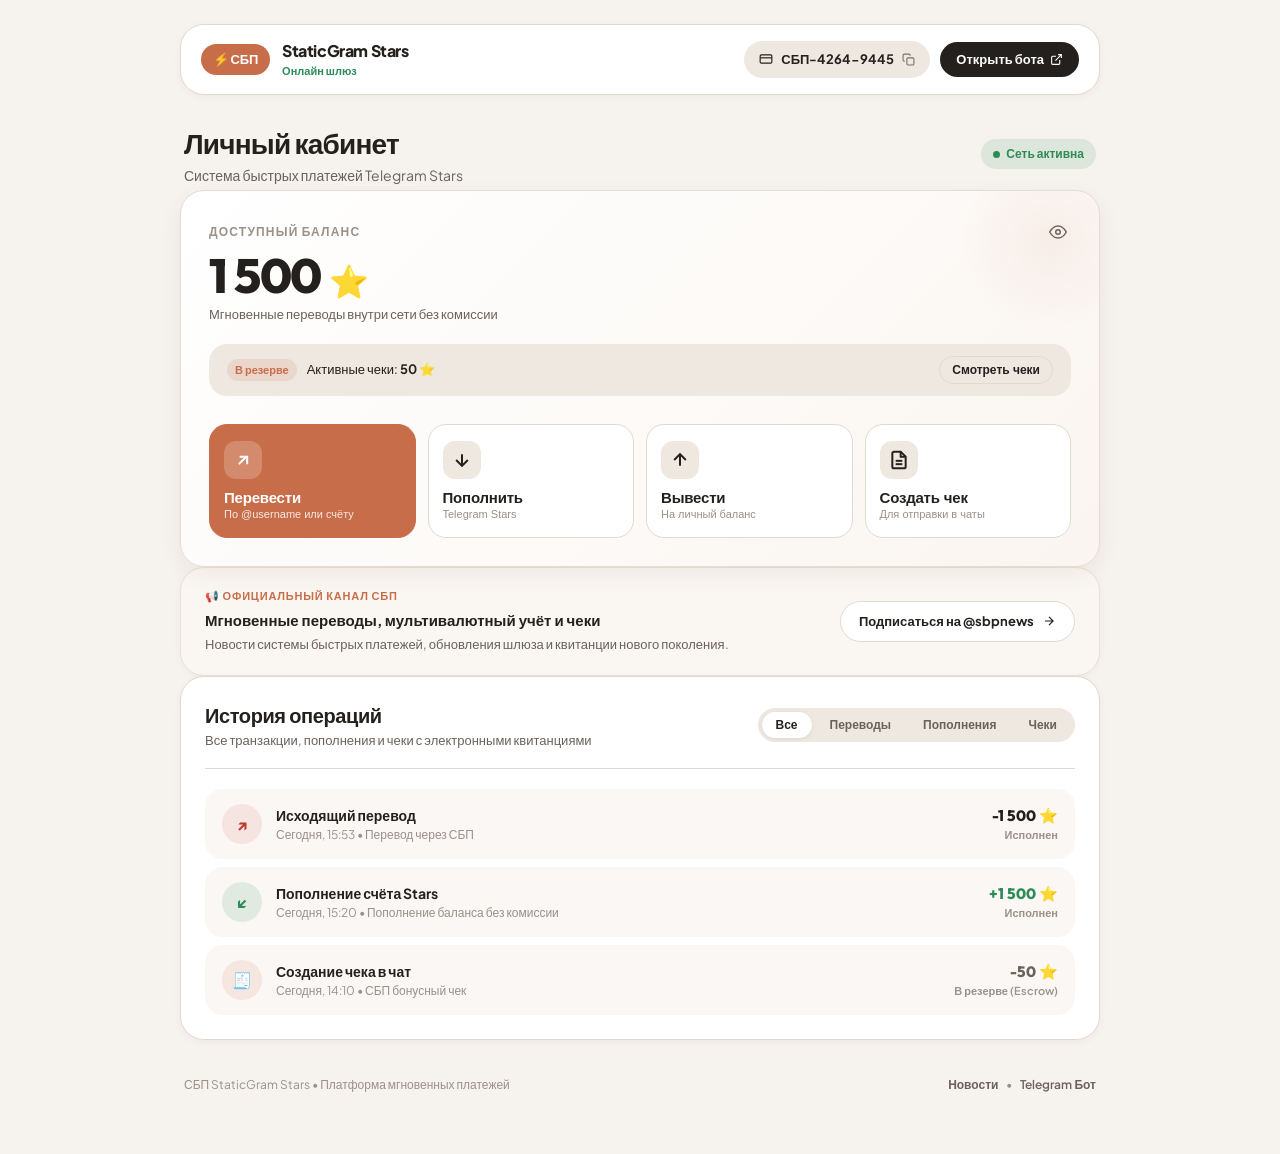
==== commit 7303861a: "Redesign Mini App as clean Material Design 3 dashboard without phone mockup or tweaks" ====
--- a/index.html
+++ b/index.html
@@ -3,442 +3,287 @@
 <head>
   <meta charset="UTF-8">
   <meta name="viewport" content="width=device-width, initial-scale=1.0, maximum-scale=1.0, user-scalable=no, viewport-fit=cover">
-  <title>СБП • StaticGram Stars Bank</title>
+  <title>СБП • StaticGram Stars</title>
   <link rel="preconnect" href="https://fonts.googleapis.com">
   <link rel="preconnect" href="https://fonts.gstatic.com" crossorigin>
-  <link href="https://fonts.googleapis.com/css2?family=Plus+Jakarta+Sans:wght@400;500;600;700;800&family=Outfit:wght@400;500;600;700&display=swap" rel="stylesheet">
+  <link href="https://fonts.googleapis.com/css2?family=Plus+Jakarta+Sans:wght@400;500;600;700;800&family=Outfit:wght@500;600;700;800&display=swap" rel="stylesheet">
   <link rel="stylesheet" href="style.css">
-  <!-- Telegram WebApp SDK -->
   <script src="https://telegram.org/js/telegram-web-app.js"></script>
 </head>
-<body class="theme-clay">
-  <!-- Outer Canvas Container -->
-  <div class="canvas-container" id="canvasContainer">
-
-    <!-- Top Navigation Bar (Desktop / Web preview) -->
-    <header class="topbar" id="desktopTopbar">
-      <div class="topbar-left">
-        <div class="logo-pill">
-          <span class="logo-dot"></span>
-          <span class="logo-title">СБП • Stars</span>
-        </div>
-      </div>
-
-      <div class="topbar-center">
-        <label class="switch-pill" title="Показать настройки оформления">
-          <span class="switch-label">Tweaks</span>
-          <input type="checkbox" id="tweaksToggle" checked>
-          <span class="switch-slider"></span>
-        </label>
-        <span class="topbar-divider"></span>
-        <div class="segmented-tools">
-          <button class="tool-btn" id="toolViewCheques" title="Просмотр чеков">
-            <svg width="15" height="15" viewBox="0 0 24 24" fill="none" stroke="currentColor" stroke-width="2"><path d="M14 2H6a2 2 0 0 0-2 2v16a2 2 0 0 0 2 2h12a2 2 0 0 0 2-2V8z"/><polyline points="14 2 14 8 20 8"/><line x1="16" y1="13" x2="8" y2="13"/><line x1="16" y1="17" x2="8" y2="17"/></svg>
-            <span>Чеки</span>
-          </button>
-          <button class="tool-btn active" id="toolPay" title="Переводы">
-            <svg width="15" height="15" viewBox="0 0 24 24" fill="none" stroke="currentColor" stroke-width="2"><path d="M12 2v20M17 5H9.5a3.5 3.5 0 0 0 0 7h5a3.5 3.5 0 0 1 0 7H6"/></svg>
-            <span>СБП</span>
-          </button>
-          <button class="tool-btn" id="toolHistory" title="История операций">
-            <svg width="15" height="15" viewBox="0 0 24 24" fill="none" stroke="currentColor" stroke-width="2"><circle cx="12" cy="12" r="10"/><polyline points="12 6 12 12 16 14"/></svg>
-            <span>История</span>
-          </button>
-          <button class="tool-btn" id="toolResetZoom" title="Масштаб">
-            <span>100%</span>
-          </button>
-          <button class="tool-btn icon-only" id="toolFullscreen" title="На весь экран">
-            <svg width="15" height="15" viewBox="0 0 24 24" fill="none" stroke="currentColor" stroke-width="2"><path d="M8 3H5a2 2 0 0 0-2 2v3m18 0V5a2 2 0 0 0-2-2h-3m0 18h3a2 2 0 0 0 2-2v-3M3 16v3a2 2 0 0 0 2 2h3"/></svg>
-          </button>
-        </div>
-      </div>
-
-      <div class="topbar-right">
-        <button class="topbar-btn" id="btnShareApp">
-          <svg width="14" height="14" viewBox="0 0 24 24" fill="none" stroke="currentColor" stroke-width="2"><path d="M4 12v8a2 2 0 0 0 2 2h12a2 2 0 0 0 2-2v-8"/><polyline points="16 6 12 2 8 6"/><line x1="12" y1="2" x2="12" y2="15"/></svg>
-          <span>Share</span>
-        </button>
-        <a href="https://staticgram.top/sbpbot" target="_blank" class="topbar-btn dark-btn">
+<body>
+  <!-- App Container -->
+  <div class="app-container">
+    
+    <!-- Top Navbar -->
+    <header class="navbar">
+      <div class="nav-brand">
+        <div class="brand-badge">⚡️ СБП</div>
+        <div class="brand-text">
+          <span class="brand-name">StaticGram Stars</span>
+          <span class="brand-status">Онлайн шлюз</span>
+        </div>
+      </div>
+
+      <div class="nav-actions">
+        <div class="account-pill" id="accountBadge" title="Нажмите, чтобы скопировать номер счёта">
+          <svg width="14" height="14" viewBox="0 0 24 24" fill="none" stroke="currentColor" stroke-width="2"><rect x="2" y="5" width="20" height="14" rx="2"/><line x1="2" y1="10" x2="22" y2="10"/></svg>
+          <span id="accountNumberDisplay">СБП-4264-9445</span>
+          <svg class="copy-icon" width="13" height="13" viewBox="0 0 24 24" fill="none" stroke="currentColor" stroke-width="2"><rect x="9" y="9" width="13" height="13" rx="2" ry="2"/><path d="M5 15H4a2 2 0 0 1-2-2V4a2 2 0 0 1 2-2h9a2 2 0 0 1 2 2v1"/></svg>
+        </div>
+
+        <a href="https://staticgram.top/sbpbot" target="_blank" class="btn-bot-link">
           <span>Открыть бота</span>
+          <svg width="13" height="13" viewBox="0 0 24 24" fill="none" stroke="currentColor" stroke-width="2"><path d="M18 13v6a2 2 0 0 1-2 2H5a2 2 0 0 1-2-2V8a2 2 0 0 1 2-2h6M15 3h6v6M10 14L21 3"/></svg>
         </a>
-        <div class="user-avatar-pill" id="userAvatarPill">
-          <span id="userAvatarInitials">SB</span>
-        </div>
       </div>
     </header>
 
-    <!-- Main Workspace -->
-    <main class="workspace">
-      <!-- Device Mockup Frame (iPhone 16 Pro styling) -->
-      <div class="device-frame" id="deviceFrame">
-        <!-- Dynamic Island -->
-        <div class="dynamic-island-wrapper">
-          <div class="status-bar-time" id="liveClock">9:41</div>
-          <div class="dynamic-island" id="dynamicIsland" title="Статус СБП">
-            <div class="island-content">
-              <span class="island-star">⭐️</span>
-              <span class="island-text">СБП Онлайн</span>
-            </div>
-          </div>
-          <div class="status-bar-icons">
-            <svg width="15" height="12" viewBox="0 0 17 12" fill="currentColor"><path d="M1 9h2V3H1v6zm4 2h2V1H5v10zm4-4h2V5H9v4zm4-2h2V7h-2v2z"/></svg>
-            <svg width="15" height="12" viewBox="0 0 16 12" fill="currentColor"><path d="M8 10a1.5 1.5 0 1 0 0 3 1.5 1.5 0 0 0 0-3zm-4.9-3.4a7 7 0 0 1 9.8 0l1.1-1.1a8.5 8.5 0 0 0-12 0l1.1 1.1zm-2.1-2.1a10 10 0 0 1 14 0l1.1-1.1a11.5 11.5 0 0 0-16.2 0l1.1 1.1z"/></svg>
-            <svg width="22" height="11" viewBox="0 0 25 12" fill="currentColor"><rect x="0.5" y="0.5" width="21" height="11" rx="3.5" fill="none" stroke="currentColor"/><rect x="2" y="2" width="16" height="8" rx="2"/><path d="M23 4v4a2 2 0 0 0 1-1.7V5.7A2 2 0 0 0 23 4z"/></svg>
-          </div>
-        </div>
-
-        <!-- Phone App Viewport -->
-        <div class="phone-screen" id="phoneScreen">
-          <!-- App Header -->
-          <div class="app-header">
-            <div class="app-eyebrow">СБП • БАНКОВСКИЙ СЧЁТ</div>
-            <div class="app-title-row">
-              <h1 class="user-greeting" id="userGreeting">Привет, Jared</h1>
-              <span class="status-pill active" id="userStatusPill">Онлайн ✅</span>
-            </div>
-            <div class="account-badge" id="accountBadge" title="Нажмите, чтобы скопировать номер счёта">
-              <svg width="12" height="12" viewBox="0 0 24 24" fill="none" stroke="currentColor" stroke-width="2.2"><rect x="2" y="5" width="20" height="14" rx="2"/><line x1="2" y1="10" x2="22" y2="10"/></svg>
-              <span id="accountNumberDisplay">СБП-4264-9445</span>
-              <svg class="copy-icon" width="11" height="11" viewBox="0 0 24 24" fill="none" stroke="currentColor" stroke-width="2"><rect x="9" y="9" width="13" height="13" rx="2" ry="2"/><path d="M5 15H4a2 2 0 0 1-2-2V4a2 2 0 0 1 2-2h9a2 2 0 0 1 2 2v1"/></svg>
-            </div>
-          </div>
-
-          <!-- Balance Hero Card (Material 3 Card) -->
-          <div class="card balance-card">
-            <div class="balance-top">
-              <span class="balance-label">ДОСТУПНЫЙ БАЛАНС</span>
-              <button class="eye-toggle-btn" id="btnToggleBalance" title="Скрыть/показать баланс">
-                <svg width="16" height="16" viewBox="0 0 24 24" fill="none" stroke="currentColor" stroke-width="2"><path d="M1 12s4-8 11-8 11 8 11 8-4 8-11 8-11-8-11-8z"/><circle cx="12" cy="12" r="3"/></svg>
-              </button>
-            </div>
-            <div class="balance-amount-row">
-              <span class="balance-value" id="balanceValue">1,500</span>
-              <span class="balance-star">⭐️</span>
-            </div>
-            <div class="balance-footer">
-              <span class="balance-note">Мгновенные переводы без комиссии</span>
-              <span class="balance-cur">XTR</span>
-            </div>
-          </div>
-
-          <!-- Escrow / Reserved Banner (Appears if user has active cheques or pending transfers) -->
-          <div class="card escrow-card" id="escrowCard">
-            <div class="escrow-icon">⏳</div>
-            <div class="escrow-info">
-              <div class="escrow-title">Зарезервировано: <b id="escrowTotal">50 ⭐️</b></div>
-              <div class="escrow-desc" id="escrowDesc">В активных чеках: 50 ⭐️ (1 шт.)</div>
-            </div>
-            <button class="escrow-action-btn" id="btnManageEscrow">Управление</button>
-          </div>
-
-          <!-- Quick Actions Grid (Material Design 3 rounded pills) -->
-          <div class="actions-grid">
-            <button class="action-btn" id="btnActionTransfer">
-              <div class="action-icon-circle action-transfer">
-                <svg width="18" height="18" viewBox="0 0 24 24" fill="none" stroke="currentColor" stroke-width="2.4"><path d="M7 17l9.2-9.2M17 17V8H8"/></svg>
-              </div>
-              <span class="action-name">Перевести</span>
+    <!-- Main Content -->
+    <main class="main-content">
+      
+      <!-- User Greeting & Profile Row -->
+      <section class="user-strip">
+        <div class="user-greeting-wrap">
+          <h1 class="user-greeting" id="userGreeting">Личный кабинет</h1>
+          <p class="user-subtext">Система быстрых платежей Telegram Stars</p>
+        </div>
+        <div class="connection-status">
+          <span class="status-dot"></span>
+          <span>Сеть активна</span>
+        </div>
+      </section>
+
+      <!-- Hero Balance Card -->
+      <section class="card balance-card">
+        <div class="balance-card-header">
+          <div class="balance-title-row">
+            <span class="balance-label">ДОСТУПНЫЙ БАЛАНС</span>
+            <button class="icon-toggle-btn" id="btnToggleBalance" title="Скрыть/показать баланс">
+              <svg id="eyeIcon" width="18" height="18" viewBox="0 0 24 24" fill="none" stroke="currentColor" stroke-width="2"><path d="M1 12s4-8 11-8 11 8 11 8-4 8-11 8-11-8-11-8z"/><circle cx="12" cy="12" r="3"/></svg>
             </button>
-
-            <button class="action-btn" id="btnActionDeposit">
-              <div class="action-icon-circle action-deposit">
-                <svg width="18" height="18" viewBox="0 0 24 24" fill="none" stroke="currentColor" stroke-width="2.4"><path d="M12 5v14M5 12l7 7 7-7"/></svg>
-              </div>
-              <span class="action-name">Пополнить</span>
-            </button>
-
-            <button class="action-btn" id="btnActionWithdraw">
-              <div class="action-icon-circle action-withdraw">
-                <svg width="18" height="18" viewBox="0 0 24 24" fill="none" stroke="currentColor" stroke-width="2.4"><path d="M12 19V5M5 12l7-7 7 7"/></svg>
-              </div>
-              <span class="action-name">Вывести</span>
-            </button>
-
-            <button class="action-btn" id="btnActionCheque">
-              <div class="action-icon-circle action-cheque">
-                <svg width="18" height="18" viewBox="0 0 24 24" fill="none" stroke="currentColor" stroke-width="2.4"><path d="M14 2H6a2 2 0 0 0-2 2v16a2 2 0 0 0 2 2h12a2 2 0 0 0 2-2V8z"/><polyline points="14 2 14 8 20 8"/><line x1="16" y1="13" x2="8" y2="13"/><line x1="16" y1="17" x2="8" y2="17"/></svg>
-              </div>
-              <span class="action-name">Чек</span>
-            </button>
-          </div>
-
-          <!-- Section: Daily Intention / Announcement Banner -->
-          <div class="card intention-card" id="intentionCard">
-            <div class="intention-eyebrow">ОФИЦИАЛЬНЫЙ КАНАЛ</div>
-            <div class="intention-body">
-              Мгновенные переводы звёзд, чеки в чаты и электронные квитанции нового поколения.
-            </div>
-            <a href="https://staticgram.top/sbpnews" target="_blank" class="intention-link">
-              <span>Новости СБП @sbpnews</span>
-              <svg width="12" height="12" viewBox="0 0 24 24" fill="none" stroke="currentColor" stroke-width="2"><path d="M5 12h14M12 5l7 7-7 7"/></svg>
-            </a>
-          </div>
-
-          <!-- Section: Transactions History -->
-          <div class="section-block" id="transactionsSection">
-            <div class="section-header">
-              <h2 class="section-title">История операций</h2>
-              <button class="section-link" id="btnAllHistory">Все</button>
-            </div>
-
-            <!-- Segmented Filter Pills -->
-            <div class="segmented-filter">
-              <button class="filter-pill active" data-filter="all">Все</button>
-              <button class="filter-pill" data-filter="transfer">Переводы</button>
-              <button class="filter-pill" data-filter="cheque">Чеки</button>
-              <button class="filter-pill" data-filter="deposit">Пополнения</button>
-            </div>
-
-            <!-- Transaction List Items -->
-            <div class="transaction-list" id="transactionList">
-              <!-- Item 1 -->
-              <div class="tx-item" data-type="transfer" onclick="openTxReceipt('SBP-TRX-20261017-1C5RC')">
-                <div class="tx-icon tx-out">↗</div>
-                <div class="tx-details">
-                  <div class="tx-title">Перевод @makapob</div>
-                  <div class="tx-time">Сегодня, 15:53 • Исполнен</div>
-                </div>
-                <div class="tx-amount negative">-1,500 ⭐️</div>
-              </div>
-
-              <!-- Item 2 -->
-              <div class="tx-item" data-type="deposit" onclick="openTxReceipt('SBP-DEP-20261017-A91D')">
-                <div class="tx-icon tx-in">↙</div>
-                <div class="tx-details">
-                  <div class="tx-title">Пополнение Stars</div>
-                  <div class="tx-time">Сегодня, 15:20 • Исполнен</div>
-                </div>
-                <div class="tx-amount positive">+1,500 ⭐️</div>
-              </div>
-
-              <!-- Item 3 -->
-              <div class="tx-item" data-type="cheque" onclick="openTxReceipt('SBP-CHK-20261017-CH50')">
-                <div class="tx-icon tx-cheque">🧾</div>
-                <div class="tx-details">
-                  <div class="tx-title">Создание чека (активен)</div>
-                  <div class="tx-time">Сегодня, 14:10 • В резерве</div>
-                </div>
-                <div class="tx-amount neutral">-50 ⭐️</div>
-              </div>
-            </div>
-          </div>
-
-          <!-- Bottom Padding for safe scrolling -->
-          <div class="bottom-spacer"></div>
-        </div>
-      </div>
-
-      <!-- Floating TWEAKS Panel (matches uploaded screenshot) -->
-      <aside class="tweaks-panel" id="tweaksPanel">
-        <div class="tweaks-header">
-          <span class="tweaks-title">TWEAKS</span>
-          <button class="tweaks-close-btn" id="btnTweakClose" title="Закрыть панель">×</button>
-        </div>
-
-        <div class="tweak-group">
-          <label class="tweak-label">DEVICE PREVIEW</label>
-          <div class="segmented-control" id="deviceSegmented">
-            <button class="seg-btn" data-device="desktop">Desktop</button>
-            <button class="seg-btn active" data-device="mobile">Mobile</button>
-            <button class="seg-btn" data-device="tablet">Tablet</button>
-          </div>
-        </div>
-
-        <div class="tweak-group flex-row">
-          <label class="tweak-label" for="darkModeSwitch">Dark mode</label>
-          <label class="switch-pill mini-switch">
-            <input type="checkbox" id="darkModeSwitch">
-            <span class="switch-slider"></span>
-          </label>
-        </div>
-
-        <div class="tweak-group">
-          <label class="tweak-label">THEME</label>
-          <div class="theme-swatches" id="themeSwatches">
-            <button class="swatch-btn" data-theme="stone" title="Stone">
-              <span class="swatch-circle" style="background: #E6E1DA;"></span>
-              <span class="swatch-name">Stone</span>
-            </button>
-            <button class="swatch-btn" data-theme="moss" title="Moss">
-              <span class="swatch-circle" style="background: #A3B18A;"></span>
-              <span class="swatch-name">Moss</span>
-            </button>
-            <button class="swatch-btn" data-theme="mist" title="Mist">
-              <span class="swatch-circle" style="background: #CCD5AE;"></span>
-              <span class="swatch-name">Mist</span>
-            </button>
-            <button class="swatch-btn active" data-theme="clay" title="Clay">
-              <span class="swatch-circle" style="background: #C86D49;"></span>
-              <span class="swatch-name">Clay</span>
-            </button>
-            <button class="swatch-btn" data-theme="dusk" title="Dusk">
-              <span class="swatch-circle" style="background: #B8B8D1;"></span>
-              <span class="swatch-name">Dusk</span>
-            </button>
-            <button class="swatch-btn" data-theme="sakura" title="Sakura">
-              <span class="swatch-circle" style="background: #E8C2B3;"></span>
-              <span class="swatch-name">Sakura</span>
-            </button>
-            <button class="swatch-btn" data-theme="ink" title="Ink">
-              <span class="swatch-circle" style="background: #4A4440;"></span>
-              <span class="swatch-name">Ink</span>
-            </button>
-          </div>
-        </div>
-
-        <div class="tweak-group">
-          <label class="tweak-label">TYPOGRAPHY</label>
-          <div class="slider-control">
-            <div class="slider-row">
-              <span class="slider-name">Heading size</span>
-              <span class="slider-val" id="headingSizeVal">100%</span>
-            </div>
-            <input type="range" min="80" max="130" value="100" id="sliderHeading">
-          </div>
-          <div class="slider-control">
-            <div class="slider-row">
-              <span class="slider-name">Body size</span>
-              <span class="slider-val" id="bodySizeVal">90%</span>
-            </div>
-            <input type="range" min="75" max="120" value="90" id="sliderBody">
-          </div>
-        </div>
-
-        <div class="tweak-group">
-          <label class="tweak-label">SECTIONS</label>
-          <div class="toggle-row">
-            <span class="toggle-name">Escrow баннер</span>
-            <label class="switch-pill mini-switch">
-              <input type="checkbox" id="toggleEscrowSection" checked>
-              <span class="switch-slider"></span>
-            </label>
-          </div>
-          <div class="toggle-row">
-            <span class="toggle-name">Анонс @sbpnews</span>
-            <label class="switch-pill mini-switch">
-              <input type="checkbox" id="toggleNewsSection" checked>
-              <span class="switch-slider"></span>
-            </label>
-          </div>
-        </div>
-      </aside>
+          </div>
+          <div class="balance-amount-wrap">
+            <span class="balance-number" id="balanceValue">1,500</span>
+            <span class="balance-unit">⭐️</span>
+          </div>
+          <div class="balance-sub">Мгновенные переводы внутри сети без комиссии</div>
+        </div>
+
+        <!-- Escrow Reservation Bar -->
+        <div class="escrow-strip" id="escrowStrip">
+          <div class="escrow-info">
+            <span class="escrow-badge">В резерве</span>
+            <span class="escrow-text">Активные чеки: <b id="escrowTotal">50 ⭐️</b></span>
+          </div>
+          <button class="btn-escrow-action" id="btnFilterCheques">Смотреть чеки</button>
+        </div>
+
+        <!-- Action Buttons Grid -->
+        <div class="actions-grid">
+          <button class="action-btn primary" id="btnActionTransfer">
+            <div class="action-icon">
+              <svg width="20" height="20" viewBox="0 0 24 24" fill="none" stroke="currentColor" stroke-width="2.4"><path d="M7 17l9.2-9.2M17 17V8H8"/></svg>
+            </div>
+            <div class="action-labels">
+              <span class="action-title">Перевести</span>
+              <span class="action-caption">По @username или счёту</span>
+            </div>
+          </button>
+
+          <button class="action-btn" id="btnActionDeposit">
+            <div class="action-icon">
+              <svg width="20" height="20" viewBox="0 0 24 24" fill="none" stroke="currentColor" stroke-width="2.4"><path d="M12 5v14M5 12l7 7 7-7"/></svg>
+            </div>
+            <div class="action-labels">
+              <span class="action-title">Пополнить</span>
+              <span class="action-caption">Telegram Stars</span>
+            </div>
+          </button>
+
+          <button class="action-btn" id="btnActionWithdraw">
+            <div class="action-icon">
+              <svg width="20" height="20" viewBox="0 0 24 24" fill="none" stroke="currentColor" stroke-width="2.4"><path d="M12 19V5M5 12l7-7 7 7"/></svg>
+            </div>
+            <div class="action-labels">
+              <span class="action-title">Вывести</span>
+              <span class="action-caption">На личный баланс</span>
+            </div>
+          </button>
+
+          <button class="action-btn" id="btnActionCheque">
+            <div class="action-icon">
+              <svg width="20" height="20" viewBox="0 0 24 24" fill="none" stroke="currentColor" stroke-width="2.4"><path d="M14 2H6a2 2 0 0 0-2 2v16a2 2 0 0 0 2 2h12a2 2 0 0 0 2-2V8z"/><polyline points="14 2 14 8 20 8"/><line x1="16" y1="13" x2="8" y2="13"/><line x1="16" y1="17" x2="8" y2="17"/></svg>
+            </div>
+            <div class="action-labels">
+              <span class="action-title">Создать чек</span>
+              <span class="action-caption">Для отправки в чаты</span>
+            </div>
+          </button>
+        </div>
+      </section>
+
+      <!-- Announcement / Channel Card -->
+      <section class="card news-card">
+        <div class="news-content">
+          <div class="news-tag">📢 ОФИЦИАЛЬНЫЙ КАНАЛ СБП</div>
+          <div class="news-title">Мгновенные переводы, мультивалютный учёт и чеки</div>
+          <div class="news-desc">Новости системы быстрых платежей, обновления шлюза и квитанции нового поколения.</div>
+        </div>
+        <a href="https://staticgram.top/sbpnews" target="_blank" class="btn-news-link">
+          <span>Подписаться на @sbpnews</span>
+          <svg width="14" height="14" viewBox="0 0 24 24" fill="none" stroke="currentColor" stroke-width="2"><path d="M5 12h14M12 5l7 7-7 7"/></svg>
+        </a>
+      </section>
+
+      <!-- History Section -->
+      <section class="card history-card">
+        <div class="history-header">
+          <div>
+            <h2 class="history-title">История операций</h2>
+            <p class="history-subtitle">Все транзакции, пополнения и чеки с электронными квитанциями</p>
+          </div>
+          <div class="filters-wrap">
+            <button class="filter-tab active" data-filter="all">Все</button>
+            <button class="filter-tab" data-filter="transfer">Переводы</button>
+            <button class="filter-tab" data-filter="deposit">Пополнения</button>
+            <button class="filter-tab" data-filter="cheque">Чеки</button>
+          </div>
+        </div>
+
+        <div class="transaction-list" id="transactionList">
+          <!-- Rendered via JS -->
+        </div>
+      </section>
+
     </main>
-  </div>
-
-  <!-- Modal / Bottom Sheet: Transfer -->
+
+    <!-- Footer -->
+    <footer class="footer">
+      <div>СБП StaticGram Stars • Платформа мгновенных платежей</div>
+      <div class="footer-links">
+        <a href="https://staticgram.top/sbpnews" target="_blank">Новости</a>
+        <span>•</span>
+        <a href="https://staticgram.top/sbpbot" target="_blank">Telegram Бот</a>
+      </div>
+    </footer>
+  </div>
+
+  <!-- Modal: Transfer -->
   <div class="modal-backdrop" id="modalTransfer">
-    <div class="modal-card">
-      <div class="modal-header">
-        <h3 class="modal-title">💸 Перевод по СБП</h3>
-        <button class="modal-close-btn" onclick="closeModal('modalTransfer')">×</button>
+    <div class="modal-dialog">
+      <div class="modal-header">
+        <h3>💸 Перевод по СБП</h3>
+        <button class="btn-close" onclick="closeModal('modalTransfer')">×</button>
       </div>
       <div class="modal-body">
-        <div class="input-group">
-          <label class="input-label">Получатель (@username, ID или номер счёта)</label>
-          <input type="text" class="input-field" id="transferRecipient" placeholder="@makapob или СБП-XXXX-XXXX">
-        </div>
-        <div class="input-group">
-          <label class="input-label">Сумма перевода (⭐️)</label>
-          <input type="number" class="input-field" id="transferAmount" placeholder="1500" min="1">
-          <div class="quick-chips">
-            <button class="chip" onclick="setTransferAmount(50)">50 ⭐️</button>
-            <button class="chip" onclick="setTransferAmount(100)">100 ⭐️</button>
-            <button class="chip" onclick="setTransferAmount(500)">500 ⭐️</button>
-            <button class="chip" onclick="setTransferAmount(1500)">1,500 ⭐️</button>
-          </div>
-        </div>
-        <div class="input-group">
-          <label class="input-label">Комментарий (необязательно)</label>
-          <input type="text" class="input-field" id="transferComment" placeholder="За обед, подарок...">
-        </div>
-        <button class="btn-primary" id="btnSubmitTransfer">Отправить по СБП</button>
-      </div>
-    </div>
-  </div>
-
-  <!-- Modal / Bottom Sheet: Deposit -->
+        <div class="form-group">
+          <label class="form-label">Получатель (@username, ID или номер счёта СБП)</label>
+          <input type="text" class="form-control" id="transferRecipient" placeholder="@username или СБП-XXXX-XXXX">
+        </div>
+        <div class="form-group">
+          <label class="form-label">Сумма перевода (⭐️)</label>
+          <input type="number" class="form-control" id="transferAmount" placeholder="100" min="1">
+          <div class="chips-row">
+            <button type="button" class="chip-btn" onclick="setTransferAmount(50)">50 ⭐️</button>
+            <button type="button" class="chip-btn" onclick="setTransferAmount(100)">100 ⭐️</button>
+            <button type="button" class="chip-btn" onclick="setTransferAmount(500)">500 ⭐️</button>
+            <button type="button" class="chip-btn" onclick="setTransferAmount(1500)">1,500 ⭐️</button>
+          </div>
+        </div>
+        <div class="form-group">
+          <label class="form-label">Назначение платежа / комментарий (необязательно)</label>
+          <input type="text" class="form-control" id="transferComment" placeholder="Перевод по СБП">
+        </div>
+        <button type="button" class="btn-submit" id="btnSubmitTransfer">Отправить перевод</button>
+      </div>
+    </div>
+  </div>
+
+  <!-- Modal: Deposit -->
   <div class="modal-backdrop" id="modalDeposit">
-    <div class="modal-card">
-      <div class="modal-header">
-        <h3 class="modal-title">📥 Пополнение счёта СБП</h3>
-        <button class="modal-close-btn" onclick="closeModal('modalDeposit')">×</button>
+    <div class="modal-dialog">
+      <div class="modal-header">
+        <h3>📥 Пополнение счёта Stars</h3>
+        <button class="btn-close" onclick="closeModal('modalDeposit')">×</button>
       </div>
       <div class="modal-body">
-        <p class="modal-desc">Оплата через официальный шлюз Telegram Stars (XTR) без комиссии:</p>
-        <div class="deposit-grid">
-          <button class="dep-card" onclick="triggerDeposit(50)">
-            <span class="dep-stars">50 ⭐️</span>
-            <span class="dep-btn">Оплатить</span>
-          </button>
-          <button class="dep-card" onclick="triggerDeposit(100)">
-            <span class="dep-stars">100 ⭐️</span>
-            <span class="dep-btn">Оплатить</span>
-          </button>
-          <button class="dep-card" onclick="triggerDeposit(250)">
-            <span class="dep-stars">250 ⭐️</span>
-            <span class="dep-btn">Оплатить</span>
-          </button>
-          <button class="dep-card" onclick="triggerDeposit(500)">
-            <span class="dep-stars">500 ⭐️</span>
-            <span class="dep-btn">Оплатить</span>
-          </button>
-          <button class="dep-card" onclick="triggerDeposit(1500)">
-            <span class="dep-stars">1,500 ⭐️</span>
-            <span class="dep-btn">Оплатить</span>
-          </button>
-        </div>
-      </div>
-    </div>
-  </div>
-
-  <!-- Modal / Bottom Sheet: Cheque Creator -->
+        <p class="modal-desc">Выберите количество звёзд для пополнения через официальный платёжный шлюз Telegram Stars (XTR):</p>
+        <div class="packages-grid">
+          <button class="package-item" onclick="triggerDeposit(50)">
+            <span class="pkg-stars">50 ⭐️</span>
+            <span class="pkg-buy">Пополнить</span>
+          </button>
+          <button class="package-item" onclick="triggerDeposit(100)">
+            <span class="pkg-stars">100 ⭐️</span>
+            <span class="pkg-buy">Пополнить</span>
+          </button>
+          <button class="package-item" onclick="triggerDeposit(250)">
+            <span class="pkg-stars">250 ⭐️</span>
+            <span class="pkg-buy">Пополнить</span>
+          </button>
+          <button class="package-item" onclick="triggerDeposit(500)">
+            <span class="pkg-stars">500 ⭐️</span>
+            <span class="pkg-buy">Пополнить</span>
+          </button>
+          <button class="package-item highlight" onclick="triggerDeposit(1500)">
+            <span class="pkg-stars">1,500 ⭐️</span>
+            <span class="pkg-buy">Пополнить</span>
+          </button>
+        </div>
+      </div>
+    </div>
+  </div>
+
+  <!-- Modal: Cheque Creator -->
   <div class="modal-backdrop" id="modalCheque">
-    <div class="modal-card">
-      <div class="modal-header">
-        <h3 class="modal-title">🧾 Создать чек СБП</h3>
-        <button class="modal-close-btn" onclick="closeModal('modalCheque')">×</button>
+    <div class="modal-dialog">
+      <div class="modal-header">
+        <h3>🧾 Создать чек СБП</h3>
+        <button class="btn-close" onclick="closeModal('modalCheque')">×</button>
       </div>
       <div class="modal-body">
-        <div class="input-group">
-          <label class="input-label">Сумма чека (⭐️)</label>
-          <input type="number" class="input-field" id="chequeAmount" placeholder="50" min="1">
-        </div>
-        <div class="input-group">
-          <label class="input-label">Кому доступен чек</label>
-          <select class="input-field" id="chequeTarget">
-            <option value="any">🌐 Для всех (любой участник в чате)</option>
-            <option value="user">🔒 Только для конкретного @username</option>
+        <div class="form-group">
+          <label class="form-label">Номинал чека (⭐️)</label>
+          <input type="number" class="form-control" id="chequeAmount" placeholder="50" min="1">
+        </div>
+        <div class="form-group">
+          <label class="form-label">Тип чека</label>
+          <select class="form-control" id="chequeTarget">
+            <option value="any">🌐 Для всех (активирует первый нажавший в чате)</option>
+            <option value="user">🔒 Именной чек (только для указанного @username)</option>
           </select>
         </div>
-        <div class="input-group" id="chequeTargetUserGroup" style="display: none;">
-          <label class="input-label">@username получателя</label>
-          <input type="text" class="input-field" id="chequeRecipient" placeholder="@username">
-        </div>
-        <div class="input-group">
-          <label class="input-label">Комментарий к чеку</label>
-          <input type="text" class="input-field" id="chequeComment" placeholder="СБП бонус">
-        </div>
-        <button class="btn-primary" id="btnSubmitCheque">Сгенерировать чек</button>
-      </div>
-    </div>
-  </div>
-
-  <!-- Modal / Bottom Sheet: Electronic Receipt -->
+        <div class="form-group" id="chequeTargetUserGroup" style="display: none;">
+          <label class="form-label">Имя пользователя получателя</label>
+          <input type="text" class="form-control" id="chequeRecipient" placeholder="@username">
+        </div>
+        <div class="form-group">
+          <label class="form-label">Комментарий к чеку</label>
+          <input type="text" class="form-control" id="chequeComment" placeholder="СБП бонус">
+        </div>
+        <button type="button" class="btn-submit" id="btnSubmitCheque">Сгенерировать чек</button>
+      </div>
+    </div>
+  </div>
+
+  <!-- Modal: Receipt -->
   <div class="modal-backdrop" id="modalReceipt">
-    <div class="modal-card receipt-card">
-      <div class="modal-header">
-        <h3 class="modal-title">Электронный чек</h3>
-        <button class="modal-close-btn" onclick="closeModal('modalReceipt')">×</button>
-      </div>
-      <div class="receipt-content" id="receiptContent">
+    <div class="modal-dialog receipt-dialog">
+      <div class="modal-header">
+        <h3>Электронный чек</h3>
+        <button class="btn-close" onclick="closeModal('modalReceipt')">×</button>
+      </div>
+      <div class="receipt-box" id="receiptContent">
         <!-- Rendered via JS -->
       </div>
-      <button class="btn-primary" onclick="closeModal('modalReceipt')">Готово</button>
+      <div class="receipt-actions">
+        <button class="btn-submit" onclick="copyReceiptText()">Скопировать данные чека</button>
+      </div>
     </div>
   </div>
 
   <!-- Toast Notification -->
-  <div class="toast" id="appToast">Текст уведомления</div>
+  <div class="toast-snackbar" id="appToast">Уведомление</div>
 
   <script src="app.js"></script>
 </body>
--- a/style.css
+++ b/style.css
@@ -1,162 +1,45 @@
 /* ============================================================
-   MATERIAL DESIGN 3 • SBP STATICGRAM STARS BANK WEBAPP
-   Aesthetic warm earthy tones matching reference UI screenshot
+   MATERIAL DESIGN 3 • SBP STATICGRAM STARS BANK WEB APPLICATION
+   Clean, modern, professional banking UI without clutter
    ============================================================ */
 
 :root {
-  /* Fonts */
   --font-family: 'Plus Jakarta Sans', -apple-system, BlinkMacSystemFont, 'Segoe UI', Roboto, sans-serif;
   --font-display: 'Outfit', var(--font-family);
 
-  /* Scales */
-  --font-heading-scale: 1;
-  --font-body-scale: 0.95;
-
-  /* Clay / Terracotta Theme (Default matching screenshot) */
-  --bg-canvas: #C67451;
-  --bg-app: #F7F3EE;
-  --surface: #FDFBFA;
-  --card-bg: #ECE4DC;
-  --card-alt: #E3D9CF;
-  --card-border: #DACEC2;
-  --accent: #C86D49;
-  --accent-soft: rgba(200, 109, 73, 0.12);
-  --accent-text: #FFFFFF;
-  --text-main: #2D2724;
-  --text-muted: #7E746E;
-  --text-eyebrow: #A69B93;
-  --pill-bg: #FFFFFF;
-  --pill-border: rgba(0, 0, 0, 0.08);
-  --shadow-subtle: 0 4px 20px rgba(78, 48, 35, 0.08);
-  --shadow-device: 0 25px 60px rgba(50, 25, 15, 0.22);
-  --device-border: #4A4541;
-  --island-bg: #000000;
-  --green: #4E9F3D;
-  --red: #D90429;
-}
-
-/* --- THEME VARIATIONS --- */
-body.theme-stone {
-  --bg-canvas: #A8A095;
-  --bg-app: #F4F1EC;
-  --surface: #FDFCFB;
-  --card-bg: #E7E2D9;
-  --card-alt: #DED8CE;
-  --card-border: #D2CBC0;
-  --accent: #5C554F;
-  --accent-soft: rgba(92, 85, 79, 0.12);
-  --accent-text: #FFFFFF;
-  --text-main: #282522;
-  --text-muted: #746E68;
-}
-
-body.theme-moss {
-  --bg-canvas: #748B75;
-  --bg-app: #F0F4EE;
-  --surface: #FBFCFA;
-  --card-bg: #DFE8DD;
-  --card-alt: #D2DDD0;
-  --card-border: #C6D3C3;
-  --accent: #527953;
-  --accent-soft: rgba(82, 121, 83, 0.12);
-  --accent-text: #FFFFFF;
-  --text-main: #232C23;
-  --text-muted: #647565;
-}
-
-body.theme-mist {
-  --bg-canvas: #8A9A86;
-  --bg-app: #F3F5EE;
-  --surface: #FBFCF9;
-  --card-bg: #E3E9DC;
-  --card-alt: #D6DDCF;
-  --card-border: #C8D1C0;
-  --accent: #606C38;
-  --accent-soft: rgba(96, 108, 56, 0.12);
-  --accent-text: #FFFFFF;
-  --text-main: #283618;
-  --text-muted: #656D4A;
-}
-
-body.theme-clay {
-  --bg-canvas: #C67451;
-  --bg-app: #F7F3EE;
-  --surface: #FDFBFA;
-  --card-bg: #ECE4DC;
-  --card-alt: #E3D9CF;
-  --card-border: #DACEC2;
-  --accent: #C86D49;
-  --accent-soft: rgba(200, 109, 73, 0.14);
-  --accent-text: #FFFFFF;
-  --text-main: #2D2724;
-  --text-muted: #7E746E;
-}
-
-body.theme-dusk {
-  --bg-canvas: #8B87A8;
-  --bg-app: #F4F2F8;
-  --surface: #FAF9FD;
-  --card-bg: #E5E1EE;
-  --card-alt: #D8D3E4;
-  --card-border: #CBC5DA;
-  --accent: #6C638E;
-  --accent-soft: rgba(108, 99, 142, 0.14);
-  --accent-text: #FFFFFF;
-  --text-main: #282436;
-  --text-muted: #6E6884;
-}
-
-body.theme-sakura {
-  --bg-canvas: #C48E87;
-  --bg-app: #F9F2F1;
-  --surface: #FDFBFB;
-  --card-bg: #EFE0DF;
-  --card-alt: #E4D1D0;
-  --card-border: #DAC1BF;
-  --accent: #B2655F;
-  --accent-soft: rgba(178, 101, 95, 0.14);
-  --accent-text: #FFFFFF;
-  --text-main: #332321;
-  --text-muted: #826663;
-}
-
-body.theme-ink {
-  --bg-canvas: #5A5652;
-  --bg-app: #EEEEED;
-  --surface: #F9F9F8;
-  --card-bg: #DDDCDB;
-  --card-alt: #CECDC9;
-  --card-border: #BFBEB9;
-  --accent: #2B2A29;
-  --accent-soft: rgba(43, 42, 41, 0.12);
-  --accent-text: #FFFFFF;
-  --text-main: #1C1B1A;
-  --text-muted: #666360;
-}
-
-/* --- DARK MODE OVERRIDES --- */
-body.dark-mode {
-  --bg-canvas: #1B1714;
-  --bg-app: #12100E;
-  --surface: #1E1B18;
-  --card-bg: #272320;
-  --card-alt: #312D29;
-  --card-border: #3D3833;
-  --accent: #E58B64;
-  --accent-soft: rgba(229, 139, 100, 0.18);
-  --accent-text: #12100E;
-  --text-main: #F3EFEA;
-  --text-muted: #A39B94;
-  --text-eyebrow: #756D67;
-  --pill-bg: #26221F;
-  --pill-border: rgba(255, 255, 255, 0.1);
-  --shadow-subtle: 0 4px 20px rgba(0, 0, 0, 0.4);
-  --shadow-device: 0 25px 60px rgba(0, 0, 0, 0.6);
-  --device-border: #2C2926;
-  --island-bg: #000000;
-}
-
-/* Base Reset */
+  /* Earthy Clay Material Palette */
+  --bg-page: #F6F2ED;
+  --surface: #FFFFFF;
+  --surface-alt: #EFE8E1;
+  --surface-card: #FAF7F4;
+  --surface-hover: #ECE4DC;
+  --border-subtle: #E3D9CF;
+  --border-focus: #C86D49;
+
+  --accent-primary: #C86D49;
+  --accent-primary-hover: #B85F3B;
+  --accent-soft: rgba(200, 109, 73, 0.1);
+  --accent-contrast: #FFFFFF;
+
+  --text-main: #24201D;
+  --text-secondary: #6B625B;
+  --text-tertiary: #9B9189;
+
+  --green-positive: #2E8B57;
+  --green-soft: rgba(46, 139, 87, 0.12);
+  --red-negative: #C0392B;
+  --red-soft: rgba(192, 57, 43, 0.1);
+
+  --shadow-sm: 0 2px 8px rgba(45, 30, 20, 0.04);
+  --shadow-md: 0 8px 24px rgba(45, 30, 20, 0.06);
+  --shadow-lg: 0 16px 40px rgba(45, 30, 20, 0.1);
+  --radius-sm: 12px;
+  --radius-md: 18px;
+  --radius-lg: 24px;
+  --radius-pill: 9999px;
+}
+
+/* Global Reset */
 * {
   box-sizing: border-box;
   margin: 0;
@@ -164,1000 +47,676 @@
   -webkit-tap-highlight-color: transparent;
 }
 
-html, body {
-  width: 100%;
-  height: 100%;
+body {
   font-family: var(--font-family);
-  background-color: var(--bg-canvas);
-  color: var(--text-main);
-  overflow-x: hidden;
-  transition: background-color 0.4s ease, color 0.3s ease;
-}
-
-/* --- Canvas Wrapper --- */
-.canvas-container {
-  display: flex;
-  flex-direction: column;
+  background-color: var(--bg-page);
+  color: var(--text-main);
   min-height: 100vh;
-  width: 100%;
-  padding-bottom: 40px;
-}
-
-/* --- Topbar (Desktop) --- */
-.topbar {
-  display: flex;
-  align-items: center;
-  justify-content: space-between;
-  padding: 18px 32px;
-  background: transparent;
+  line-height: 1.5;
+  -webkit-font-smoothing: antialiased;
+}
+
+/* Outer Container */
+.app-container {
+  max-width: 960px;
+  margin: 0 auto;
+  padding: 24px 20px 48px 20px;
+  display: flex;
+  flex-direction: column;
+  gap: 24px;
+}
+
+/* --- Top Navigation Bar --- */
+.navbar {
+  display: flex;
+  align-items: center;
+  justify-content: space-between;
+  background: var(--surface);
+  padding: 14px 20px;
+  border-radius: var(--radius-lg);
+  border: 1px solid var(--border-subtle);
+  box-shadow: var(--shadow-sm);
   gap: 16px;
-  z-index: 50;
-}
-
-.topbar-left {
+}
+
+.nav-brand {
   display: flex;
   align-items: center;
   gap: 12px;
 }
 
-.logo-pill {
+.brand-badge {
+  background: var(--accent-primary);
+  color: var(--accent-contrast);
+  font-weight: 800;
+  font-size: 13px;
+  padding: 6px 12px;
+  border-radius: var(--radius-pill);
+  letter-spacing: -0.2px;
+}
+
+.brand-text {
+  display: flex;
+  flex-direction: column;
+}
+
+.brand-name {
+  font-weight: 800;
+  font-size: 16px;
+  letter-spacing: -0.4px;
+  color: var(--text-main);
+}
+
+.brand-status {
+  font-size: 11px;
+  font-weight: 600;
+  color: var(--green-positive);
+}
+
+.nav-actions {
+  display: flex;
+  align-items: center;
+  gap: 10px;
+}
+
+.account-pill {
   display: inline-flex;
   align-items: center;
   gap: 8px;
-  background: var(--pill-bg);
-  padding: 8px 18px;
-  border-radius: 999px;
-  box-shadow: 0 2px 10px rgba(0, 0, 0, 0.06);
-}
-
-.logo-dot {
-  width: 8px;
-  height: 8px;
-  background: var(--accent);
+  background: var(--surface-alt);
+  padding: 8px 14px;
+  border-radius: var(--radius-pill);
+  font-size: 13px;
+  font-weight: 700;
+  color: var(--text-main);
+  cursor: pointer;
+  border: 1px solid transparent;
+  transition: all 0.2s ease;
+}
+
+.account-pill:hover {
+  background: var(--surface-hover);
+  border-color: var(--border-subtle);
+}
+
+.account-pill:active {
+  transform: scale(0.98);
+}
+
+.copy-icon {
+  opacity: 0.6;
+}
+
+.btn-bot-link {
+  display: inline-flex;
+  align-items: center;
+  gap: 6px;
+  background: var(--text-main);
+  color: #FFFFFF;
+  text-decoration: none;
+  font-size: 13px;
+  font-weight: 600;
+  padding: 8px 16px;
+  border-radius: var(--radius-pill);
+  transition: background 0.2s ease, transform 0.2s ease;
+}
+
+.btn-bot-link:hover {
+  background: #000000;
+  transform: translateY(-1px);
+}
+
+/* --- User Strip --- */
+.user-strip {
+  display: flex;
+  align-items: center;
+  justify-content: space-between;
+  padding: 4px 4px;
+}
+
+.user-greeting {
+  font-family: var(--font-display);
+  font-size: 28px;
+  font-weight: 800;
+  letter-spacing: -0.8px;
+  color: var(--text-main);
+}
+
+.user-subtext {
+  font-size: 14px;
+  color: var(--text-secondary);
+}
+
+.connection-status {
+  display: inline-flex;
+  align-items: center;
+  gap: 6px;
+  background: var(--green-soft);
+  color: var(--green-positive);
+  padding: 6px 12px;
+  border-radius: var(--radius-pill);
+  font-size: 12px;
+  font-weight: 700;
+}
+
+.status-dot {
+  width: 7px;
+  height: 7px;
+  background: var(--green-positive);
   border-radius: 50%;
-}
-
-.logo-title {
-  font-weight: 700;
-  font-size: 14px;
-  letter-spacing: -0.2px;
-}
-
-.topbar-center {
-  display: flex;
-  align-items: center;
-  background: var(--pill-bg);
-  padding: 5px 8px;
-  border-radius: 999px;
-  box-shadow: 0 2px 12px rgba(0, 0, 0, 0.08);
-  gap: 10px;
-}
-
-.topbar-divider {
-  width: 1px;
-  height: 20px;
-  background: rgba(0, 0, 0, 0.1);
-}
-
-body.dark-mode .topbar-divider {
-  background: rgba(255, 255, 255, 0.12);
-}
-
-.segmented-tools {
-  display: flex;
-  align-items: center;
-  gap: 4px;
-}
-
-.tool-btn {
-  display: inline-flex;
-  align-items: center;
-  gap: 6px;
-  padding: 6px 14px;
-  border-radius: 999px;
-  border: none;
-  background: transparent;
-  color: var(--text-main);
-  font-size: 13px;
-  font-weight: 600;
-  cursor: pointer;
-  transition: all 0.2s ease;
-}
-
-.tool-btn.active {
-  background: var(--accent);
-  color: var(--accent-text);
-  box-shadow: 0 2px 8px rgba(0, 0, 0, 0.12);
-}
-
-.tool-btn.icon-only {
-  padding: 6px 10px;
-}
-
-.tool-btn:hover:not(.active) {
-  background: rgba(0, 0, 0, 0.05);
-}
-
-/* Switch Pill */
-.switch-pill {
-  display: inline-flex;
-  align-items: center;
-  gap: 8px;
-  cursor: pointer;
-  padding: 4px 8px;
-  user-select: none;
-}
-
-.switch-label {
-  font-size: 13px;
-  font-weight: 600;
-  color: var(--text-main);
-}
-
-.switch-pill input {
-  display: none;
-}
-
-.switch-slider {
-  width: 36px;
-  height: 20px;
-  background: rgba(0, 0, 0, 0.16);
-  border-radius: 999px;
+  animation: pulse-dot 2s infinite ease-in-out;
+}
+
+@keyframes pulse-dot {
+  0%, 100% { opacity: 1; transform: scale(1); }
+  50% { opacity: 0.5; transform: scale(0.85); }
+}
+
+/* --- Common Card Styles --- */
+.card {
+  background: var(--surface);
+  border-radius: var(--radius-lg);
+  border: 1px solid var(--border-subtle);
+  box-shadow: var(--shadow-sm);
+  padding: 28px;
+  display: flex;
+  flex-direction: column;
+  gap: 20px;
+}
+
+/* --- Balance Card --- */
+.balance-card {
+  background: linear-gradient(135deg, #FFFFFF 0%, #FAF5F0 100%);
+  border-color: #E6DCD1;
+  box-shadow: var(--shadow-md);
   position: relative;
-  transition: background 0.25s ease;
-}
-
-.switch-slider::before {
+  overflow: hidden;
+}
+
+.balance-card::before {
   content: '';
   position: absolute;
-  width: 16px;
-  height: 16px;
+  top: -40px;
+  right: -40px;
+  width: 180px;
+  height: 180px;
+  background: radial-gradient(circle, rgba(200, 109, 73, 0.08) 0%, transparent 70%);
   border-radius: 50%;
-  top: 2px;
-  left: 2px;
-  background: #FFFFFF;
-  box-shadow: 0 1px 3px rgba(0, 0, 0, 0.2);
-  transition: transform 0.25s cubic-bezier(0.34, 1.56, 0.64, 1);
-}
-
-.switch-pill input:checked + .switch-slider {
-  background: #3B82F6;
-}
-
-.switch-pill.mini-switch input:checked + .switch-slider {
-  background: var(--accent);
-}
-
-.switch-pill input:checked + .switch-slider::before {
-  transform: translateX(16px);
-}
-
-.topbar-right {
-  display: flex;
-  align-items: center;
-  gap: 12px;
-}
-
-.topbar-btn {
-  display: inline-flex;
-  align-items: center;
-  gap: 6px;
-  padding: 8px 18px;
-  border-radius: 999px;
-  border: none;
-  background: var(--pill-bg);
-  color: var(--text-main);
-  font-size: 13px;
-  font-weight: 600;
-  cursor: pointer;
-  text-decoration: none;
-  box-shadow: 0 2px 10px rgba(0, 0, 0, 0.06);
-  transition: transform 0.15s ease, box-shadow 0.2s ease;
-}
-
-.topbar-btn:active {
-  transform: scale(0.96);
-}
-
-.topbar-btn.dark-btn {
-  background: #111111;
-  color: #FFFFFF;
-}
-
-body.dark-mode .topbar-btn.dark-btn {
-  background: var(--accent);
-  color: var(--accent-text);
-}
-
-.user-avatar-pill {
-  width: 36px;
-  height: 36px;
-  border-radius: 50%;
-  background: #E89879;
-  color: #FFFFFF;
-  display: flex;
-  align-items: center;
-  justify-content: center;
-  font-weight: 700;
-  font-size: 13px;
-  box-shadow: 0 2px 8px rgba(0, 0, 0, 0.12);
-}
-
-/* --- Workspace Layout --- */
-.workspace {
-  display: flex;
-  justify-content: center;
-  align-items: flex-start;
-  padding: 20px 24px;
-  gap: 32px;
-  position: relative;
-  flex: 1;
-}
-
-/* --- Phone Frame (iPhone 16 Pro mockup) --- */
-.device-frame {
-  width: 390px;
-  height: 820px;
-  background: var(--bg-app);
-  border-radius: 52px;
-  box-shadow: var(--shadow-device);
-  border: 11px solid #1C1A18;
-  display: flex;
-  flex-direction: column;
-  position: relative;
-  overflow: hidden;
-  transition: width 0.3s cubic-bezier(0.4, 0, 0.2, 1), height 0.3s ease, border-radius 0.3s ease;
-}
-
-body.device-tablet .device-frame {
-  width: 580px;
-  height: 860px;
-  border-radius: 40px;
-}
-
-body.device-desktop .device-frame {
-  width: 780px;
-  height: 880px;
-  border-radius: 32px;
-}
-
-/* Dynamic Island & Status Bar */
-.dynamic-island-wrapper {
-  display: flex;
-  align-items: center;
-  justify-content: space-between;
-  padding: 12px 24px 8px 24px;
-  position: relative;
-  z-index: 30;
-  user-select: none;
-}
-
-.status-bar-time {
-  font-size: 13px;
-  font-weight: 700;
-  letter-spacing: -0.2px;
-  color: var(--text-main);
-  width: 54px;
-}
-
-.dynamic-island {
-  width: 120px;
-  height: 32px;
-  background: #000000;
-  border-radius: 999px;
-  display: flex;
-  align-items: center;
-  justify-content: center;
-  cursor: pointer;
-  transition: all 0.35s cubic-bezier(0.34, 1.56, 0.64, 1);
-  box-shadow: 0 2px 8px rgba(0, 0, 0, 0.3);
-}
-
-.dynamic-island:hover {
-  transform: scale(1.05);
-  width: 136px;
-}
-
-.island-content {
-  display: flex;
-  align-items: center;
-  gap: 6px;
-  color: #FFFFFF;
-  font-size: 11px;
-  font-weight: 600;
-}
-
-.island-star {
+  pointer-events: none;
+}
+
+.balance-title-row {
+  display: flex;
+  align-items: center;
+  justify-content: space-between;
+}
+
+.balance-label {
   font-size: 12px;
-  animation: pulse 2s infinite ease-in-out;
-}
-
-@keyframes pulse {
-  0%, 100% { transform: scale(1); }
-  50% { transform: scale(1.2); }
-}
-
-.status-bar-icons {
-  display: flex;
-  align-items: center;
-  gap: 5px;
-  color: var(--text-main);
-  width: 54px;
-  justify-content: flex-end;
-}
-
-/* Phone Screen Scrollable Area */
-.phone-screen {
-  flex: 1;
-  overflow-y: auto;
-  padding: 12px 20px 24px 20px;
-  display: flex;
-  flex-direction: column;
-  gap: 16px;
-  scrollbar-width: none;
-}
-
-.phone-screen::-webkit-scrollbar {
-  display: none;
-}
-
-/* --- App Header & Greeting --- */
-.app-header {
-  display: flex;
-  flex-direction: column;
-  gap: 4px;
-}
-
-.app-eyebrow {
-  font-size: calc(10px * var(--font-body-scale));
-  font-weight: 700;
+  font-weight: 800;
   letter-spacing: 1.2px;
-  color: var(--text-eyebrow);
+  color: var(--text-tertiary);
   text-transform: uppercase;
 }
 
-.app-title-row {
-  display: flex;
-  align-items: center;
-  justify-content: space-between;
-}
-
-.user-greeting {
-  font-family: var(--font-display);
-  font-size: calc(26px * var(--font-heading-scale));
-  font-weight: 700;
-  letter-spacing: -0.6px;
-  color: var(--text-main);
-}
-
-.status-pill {
-  font-size: 11px;
-  font-weight: 700;
-  padding: 4px 10px;
-  border-radius: 999px;
-  background: var(--card-bg);
-  color: var(--text-main);
-}
-
-.status-pill.active {
-  background: rgba(78, 159, 61, 0.15);
-  color: var(--green);
-}
-
-.account-badge {
-  display: inline-flex;
-  align-items: center;
-  gap: 6px;
-  background: var(--card-bg);
-  padding: 5px 12px;
-  border-radius: 999px;
-  font-size: 11px;
-  font-weight: 600;
-  color: var(--text-muted);
-  cursor: pointer;
-  align-self: flex-start;
-  transition: all 0.2s ease;
-}
-
-.account-badge:hover {
-  background: var(--card-alt);
-  color: var(--text-main);
-}
-
-.copy-icon {
-  opacity: 0.6;
-}
-
-/* --- Cards Common --- */
-.card {
-  background: var(--card-bg);
-  border-radius: 26px;
-  padding: 20px;
-  transition: transform 0.2s ease, box-shadow 0.2s ease;
-  position: relative;
-}
-
-/* Balance Hero Card */
-.balance-card {
-  background: linear-gradient(135deg, var(--card-bg) 0%, var(--card-alt) 100%);
-  border: 1px solid var(--card-border);
-  box-shadow: var(--shadow-subtle);
-}
-
-.balance-top {
-  display: flex;
-  align-items: center;
-  justify-content: space-between;
-  margin-bottom: 6px;
-}
-
-.balance-label {
-  font-size: calc(10px * var(--font-body-scale));
-  font-weight: 700;
-  letter-spacing: 1px;
-  color: var(--text-eyebrow);
-}
-
-.eye-toggle-btn {
+.icon-toggle-btn {
   background: transparent;
   border: none;
-  color: var(--text-muted);
+  color: var(--text-secondary);
   cursor: pointer;
   padding: 4px;
-  display: flex;
-  align-items: center;
-}
-
-.balance-amount-row {
+  border-radius: 8px;
+  display: flex;
+  align-items: center;
+  justify-content: center;
+  transition: all 0.2s ease;
+}
+
+.icon-toggle-btn:hover {
+  background: var(--surface-alt);
+  color: var(--text-main);
+}
+
+.balance-amount-wrap {
   display: flex;
   align-items: baseline;
-  gap: 6px;
-  margin-bottom: 12px;
-}
-
-.balance-value {
+  gap: 8px;
+  margin: 6px 0;
+}
+
+.balance-number {
   font-family: var(--font-display);
-  font-size: calc(38px * var(--font-heading-scale));
-  font-weight: 800;
-  letter-spacing: -1px;
-  color: var(--text-main);
-}
-
-.balance-star {
-  font-size: 26px;
-}
-
-.balance-footer {
-  display: flex;
-  align-items: center;
-  justify-content: space-between;
-  padding-top: 10px;
-  border-top: 1px solid rgba(0, 0, 0, 0.05);
-}
-
-body.dark-mode .balance-footer {
-  border-top: 1px solid rgba(255, 255, 255, 0.08);
-}
-
-.balance-note {
+  font-size: 48px;
+  font-weight: 800;
+  letter-spacing: -1.5px;
+  color: var(--text-main);
+  line-height: 1;
+}
+
+.balance-unit {
+  font-size: 32px;
+  line-height: 1;
+}
+
+.balance-sub {
+  font-size: 13px;
+  color: var(--text-secondary);
+  font-weight: 500;
+}
+
+/* Escrow Strip */
+.escrow-strip {
+  display: flex;
+  align-items: center;
+  justify-content: space-between;
+  background: var(--surface-alt);
+  padding: 12px 18px;
+  border-radius: var(--radius-md);
+  gap: 12px;
+}
+
+.escrow-info {
+  display: flex;
+  align-items: center;
+  gap: 10px;
+}
+
+.escrow-badge {
+  background: rgba(200, 109, 73, 0.15);
+  color: var(--accent-primary);
   font-size: 11px;
-  color: var(--text-muted);
-  font-weight: 500;
-}
-
-.balance-cur {
-  font-size: 11px;
-  font-weight: 700;
-  color: var(--text-muted);
-  background: rgba(0, 0, 0, 0.06);
-  padding: 2px 7px;
-  border-radius: 999px;
-}
-
-body.dark-mode .balance-cur {
-  background: rgba(255, 255, 255, 0.1);
-}
-
-/* Escrow Banner */
-.escrow-card {
-  display: flex;
-  align-items: center;
-  gap: 12px;
-  padding: 14px 18px;
+  font-weight: 700;
+  padding: 3px 8px;
+  border-radius: var(--radius-pill);
+}
+
+.escrow-text {
+  font-size: 13px;
+  color: var(--text-main);
+}
+
+.btn-escrow-action {
+  background: transparent;
+  border: 1px solid var(--border-subtle);
+  color: var(--text-main);
+  font-size: 12px;
+  font-weight: 600;
+  padding: 6px 12px;
+  border-radius: var(--radius-pill);
+  cursor: pointer;
+  transition: all 0.2s ease;
+}
+
+.btn-escrow-action:hover {
   background: var(--surface);
-  border: 1px dashed var(--accent);
-  border-radius: 20px;
-}
-
-.escrow-icon {
-  font-size: 20px;
-}
-
-.escrow-info {
-  flex: 1;
-}
-
-.escrow-title {
-  font-size: 12px;
-  font-weight: 700;
-  color: var(--text-main);
-}
-
-.escrow-desc {
-  font-size: 11px;
-  color: var(--text-muted);
-}
-
-.escrow-action-btn {
-  background: var(--accent);
-  color: var(--accent-text);
-  border: none;
-  font-size: 11px;
-  font-weight: 700;
-  padding: 6px 12px;
-  border-radius: 999px;
-  cursor: pointer;
-}
-
-/* --- Action Buttons Grid (Material 3 rounded pills) --- */
+}
+
+/* --- Actions Grid --- */
 .actions-grid {
   display: grid;
   grid-template-columns: repeat(4, 1fr);
+  gap: 12px;
+  margin-top: 8px;
+}
+
+.action-btn {
+  background: var(--surface);
+  border: 1px solid var(--border-subtle);
+  border-radius: var(--radius-md);
+  padding: 16px 14px;
+  display: flex;
+  flex-direction: column;
+  align-items: flex-start;
   gap: 10px;
-  margin: 4px 0;
-}
-
-.action-btn {
-  display: flex;
-  flex-direction: column;
+  cursor: pointer;
+  transition: all 0.2s cubic-bezier(0.2, 0, 0, 1);
+  text-align: left;
+}
+
+.action-btn:hover {
+  transform: translateY(-2px);
+  box-shadow: var(--shadow-sm);
+  border-color: #D2C4B7;
+}
+
+.action-btn:active {
+  transform: translateY(0);
+}
+
+.action-btn.primary {
+  background: var(--accent-primary);
+  border-color: var(--accent-primary);
+  color: #FFFFFF;
+}
+
+.action-btn.primary .action-title,
+.action-btn.primary .action-caption {
+  color: #FFFFFF;
+}
+
+.action-btn.primary .action-caption {
+  opacity: 0.85;
+}
+
+.action-icon {
+  width: 38px;
+  height: 38px;
+  border-radius: var(--radius-sm);
+  background: var(--surface-alt);
+  color: var(--text-main);
+  display: flex;
+  align-items: center;
+  justify-content: center;
+  transition: all 0.2s ease;
+}
+
+.action-btn.primary .action-icon {
+  background: rgba(255, 255, 255, 0.2);
+  color: #FFFFFF;
+}
+
+.action-labels {
+  display: flex;
+  flex-direction: column;
+  gap: 2px;
+}
+
+.action-title {
+  font-weight: 700;
+  font-size: 15px;
+  letter-spacing: -0.2px;
+  color: var(--text-main);
+}
+
+.action-caption {
+  font-size: 11px;
+  color: var(--text-tertiary);
+  line-height: 1.2;
+}
+
+/* --- News / Announcement Card --- */
+.news-card {
+  flex-direction: row;
+  align-items: center;
+  justify-content: space-between;
+  background: #FAF6F2;
+  border: 1px solid #EBE1D7;
+  padding: 20px 24px;
+  gap: 16px;
+}
+
+.news-content {
+  display: flex;
+  flex-direction: column;
+  gap: 4px;
+}
+
+.news-tag {
+  font-size: 11px;
+  font-weight: 800;
+  letter-spacing: 0.8px;
+  color: var(--accent-primary);
+}
+
+.news-title {
+  font-weight: 700;
+  font-size: 15px;
+  color: var(--text-main);
+}
+
+.news-desc {
+  font-size: 13px;
+  color: var(--text-secondary);
+}
+
+.btn-news-link {
+  display: inline-flex;
   align-items: center;
   gap: 8px;
+  background: var(--surface);
+  border: 1px solid var(--border-subtle);
+  color: var(--text-main);
+  text-decoration: none;
+  font-size: 13px;
+  font-weight: 700;
+  padding: 10px 18px;
+  border-radius: var(--radius-pill);
+  white-space: nowrap;
+  transition: all 0.2s ease;
+}
+
+.btn-news-link:hover {
+  background: var(--text-main);
+  color: #FFFFFF;
+  border-color: var(--text-main);
+}
+
+/* --- History Section --- */
+.history-card {
+  padding: 24px;
+}
+
+.history-header {
+  display: flex;
+  align-items: center;
+  justify-content: space-between;
+  flex-wrap: wrap;
+  gap: 16px;
+  border-bottom: 1px solid var(--border-subtle);
+  padding-bottom: 18px;
+}
+
+.history-title {
+  font-family: var(--font-display);
+  font-size: 20px;
+  font-weight: 800;
+  letter-spacing: -0.4px;
+  color: var(--text-main);
+}
+
+.history-subtitle {
+  font-size: 13px;
+  color: var(--text-secondary);
+}
+
+.filters-wrap {
+  display: flex;
+  align-items: center;
+  background: var(--surface-alt);
+  padding: 4px;
+  border-radius: var(--radius-pill);
+  gap: 4px;
+}
+
+.filter-tab {
+  border: none;
   background: transparent;
-  border: none;
+  color: var(--text-secondary);
+  font-weight: 600;
+  font-size: 12px;
+  padding: 6px 14px;
+  border-radius: var(--radius-pill);
   cursor: pointer;
-  transition: transform 0.15s ease;
-}
-
-.action-btn:active {
-  transform: scale(0.92);
-}
-
-.action-icon-circle {
-  width: 54px;
-  height: 54px;
-  border-radius: 20px;
-  background: var(--card-bg);
+  transition: all 0.2s ease;
+}
+
+.filter-tab.active {
+  background: var(--surface);
+  color: var(--text-main);
+  box-shadow: 0 1px 4px rgba(0, 0, 0, 0.08);
+}
+
+/* Transaction List */
+.transaction-list {
+  display: flex;
+  flex-direction: column;
+  gap: 8px;
+}
+
+.tx-row {
+  display: flex;
+  align-items: center;
+  justify-content: space-between;
+  padding: 14px 16px;
+  border-radius: var(--radius-md);
+  border: 1px solid transparent;
+  background: var(--surface-card);
+  cursor: pointer;
+  transition: all 0.2s ease;
+}
+
+.tx-row:hover {
+  background: var(--surface-hover);
+  border-color: var(--border-subtle);
+  transform: translateX(2px);
+}
+
+.tx-left {
+  display: flex;
+  align-items: center;
+  gap: 14px;
+}
+
+.tx-icon-circle {
+  width: 40px;
+  height: 40px;
+  border-radius: 50%;
   display: flex;
   align-items: center;
   justify-content: center;
-  color: var(--text-main);
-  transition: all 0.2s ease;
-  box-shadow: 0 2px 8px rgba(0, 0, 0, 0.04);
-}
-
-.action-btn:hover .action-icon-circle {
-  background: var(--accent);
-  color: var(--accent-text);
-}
-
-.action-name {
-  font-size: calc(11px * var(--font-body-scale));
-  font-weight: 600;
-  color: var(--text-main);
-}
-
-/* Intention / Announcement Card */
-.intention-card {
-  background: var(--card-bg);
-  padding: 16px 18px;
-  border-radius: 22px;
-}
-
-.intention-eyebrow {
-  font-size: 9px;
-  font-weight: 800;
-  letter-spacing: 1px;
-  color: var(--text-eyebrow);
-  margin-bottom: 6px;
-}
-
-.intention-body {
-  font-size: calc(12px * var(--font-body-scale));
-  color: var(--text-main);
-  line-height: 1.45;
-  margin-bottom: 10px;
-  font-weight: 500;
-}
-
-.intention-link {
-  display: inline-flex;
-  align-items: center;
-  gap: 6px;
-  font-size: 11px;
-  font-weight: 700;
-  color: var(--accent);
-  text-decoration: none;
-}
-
-/* --- Transactions Section --- */
-.section-block {
-  display: flex;
-  flex-direction: column;
-  gap: 12px;
-}
-
-.section-header {
-  display: flex;
-  align-items: center;
-  justify-content: space-between;
-  padding: 0 4px;
-}
-
-.section-title {
+  font-weight: 800;
+  font-size: 16px;
+}
+
+.tx-out {
+  background: var(--red-soft);
+  color: var(--red-negative);
+}
+
+.tx-in {
+  background: var(--green-soft);
+  color: var(--green-positive);
+}
+
+.tx-cheque {
+  background: rgba(200, 109, 73, 0.12);
+  color: var(--accent-primary);
+}
+
+.tx-meta {
+  display: flex;
+  flex-direction: column;
+}
+
+.tx-name {
+  font-weight: 700;
+  font-size: 14px;
+  color: var(--text-main);
+}
+
+.tx-sub {
+  font-size: 12px;
+  color: var(--text-tertiary);
+}
+
+.tx-right {
+  display: flex;
+  flex-direction: column;
+  align-items: flex-end;
+}
+
+.tx-amount {
   font-family: var(--font-display);
-  font-size: calc(16px * var(--font-heading-scale));
-  font-weight: 700;
-  letter-spacing: -0.3px;
-  color: var(--text-main);
-}
-
-.section-link {
-  background: transparent;
-  border: none;
-  font-size: 12px;
-  font-weight: 700;
-  color: var(--accent);
-  cursor: pointer;
-}
-
-.segmented-filter {
-  display: flex;
-  gap: 6px;
-  overflow-x: auto;
-  padding: 2px 0;
-  scrollbar-width: none;
-}
-
-.segmented-filter::-webkit-scrollbar {
-  display: none;
-}
-
-.filter-pill {
-  padding: 6px 14px;
-  border-radius: 999px;
-  border: none;
-  background: var(--card-bg);
-  color: var(--text-muted);
+  font-weight: 800;
+  font-size: 15px;
+}
+
+.tx-amount.positive {
+  color: var(--green-positive);
+}
+
+.tx-amount.negative {
+  color: var(--text-main);
+}
+
+.tx-amount.neutral {
+  color: var(--text-secondary);
+}
+
+.tx-status-badge {
   font-size: 11px;
   font-weight: 600;
-  cursor: pointer;
-  white-space: nowrap;
-  transition: all 0.2s ease;
-}
-
-.filter-pill.active {
-  background: var(--accent);
-  color: var(--accent-text);
-  box-shadow: 0 2px 6px rgba(0, 0, 0, 0.08);
-}
-
-/* Transaction List */
-.transaction-list {
-  display: flex;
-  flex-direction: column;
+  color: var(--text-tertiary);
+}
+
+/* --- Footer --- */
+.footer {
+  display: flex;
+  align-items: center;
+  justify-content: space-between;
+  padding: 12px 4px;
+  font-size: 12px;
+  color: var(--text-tertiary);
+  flex-wrap: wrap;
+  gap: 10px;
+}
+
+.footer-links {
+  display: flex;
+  align-items: center;
   gap: 8px;
 }
 
-.tx-item {
-  display: flex;
-  align-items: center;
-  gap: 12px;
-  padding: 12px 14px;
-  background: var(--surface);
-  border-radius: 18px;
-  cursor: pointer;
-  transition: transform 0.15s ease, background 0.2s ease;
-  box-shadow: 0 1px 4px rgba(0, 0, 0, 0.03);
-}
-
-.tx-item:active {
-  transform: scale(0.98);
-}
-
-.tx-icon {
-  width: 38px;
-  height: 38px;
-  border-radius: 14px;
-  display: flex;
-  align-items: center;
-  justify-content: center;
-  font-size: 15px;
-  font-weight: 800;
-}
-
-.tx-out {
-  background: rgba(200, 109, 73, 0.14);
-  color: var(--accent);
-}
-
-.tx-in {
-  background: rgba(78, 159, 61, 0.15);
-  color: var(--green);
-}
-
-.tx-cheque {
-  background: rgba(0, 0, 0, 0.06);
-  color: var(--text-main);
-}
-
-body.dark-mode .tx-cheque {
-  background: rgba(255, 255, 255, 0.1);
-}
-
-.tx-details {
-  flex: 1;
-}
-
-.tx-title {
-  font-size: 13px;
-  font-weight: 700;
-  color: var(--text-main);
-  margin-bottom: 2px;
-}
-
-.tx-time {
-  font-size: 10px;
-  color: var(--text-muted);
-}
-
-.tx-amount {
-  font-size: 13px;
-  font-weight: 800;
-}
-
-.tx-amount.positive {
-  color: var(--green);
-}
-
-.tx-amount.negative {
-  color: var(--text-main);
-}
-
-.tx-amount.neutral {
-  color: var(--text-muted);
-}
-
-.bottom-spacer {
-  height: 20px;
-}
-
-/* --- Floating TWEAKS Panel (Matches Screenshot) --- */
-.tweaks-panel {
-  width: 290px;
-  background: var(--pill-bg);
-  border-radius: 32px;
-  padding: 24px;
-  box-shadow: var(--shadow-subtle);
-  display: flex;
-  flex-direction: column;
-  gap: 20px;
-  user-select: none;
-  animation: fadeIn 0.3s ease;
-}
-
-.tweaks-panel.hidden {
-  display: none;
-}
-
-.tweaks-header {
-  display: flex;
-  align-items: center;
-  justify-content: space-between;
-}
-
-.tweaks-title {
-  font-size: 11px;
-  font-weight: 800;
-  letter-spacing: 1.2px;
-  color: var(--text-eyebrow);
-}
-
-.tweaks-close-btn {
-  background: transparent;
-  border: none;
-  font-size: 20px;
-  color: var(--text-muted);
-  cursor: pointer;
-  line-height: 1;
-}
-
-.tweak-group {
-  display: flex;
-  flex-direction: column;
-  gap: 10px;
-}
-
-.tweak-group.flex-row {
-  flex-direction: row;
-  align-items: center;
-  justify-content: space-between;
-}
-
-.tweak-label {
-  font-size: 10px;
-  font-weight: 800;
-  letter-spacing: 1px;
-  color: var(--text-eyebrow);
-}
-
-.segmented-control {
-  display: flex;
-  background: rgba(0, 0, 0, 0.05);
-  padding: 4px;
-  border-radius: 999px;
-  gap: 2px;
-}
-
-body.dark-mode .segmented-control {
-  background: rgba(255, 255, 255, 0.08);
-}
-
-.seg-btn {
-  flex: 1;
-  padding: 6px 10px;
-  border: none;
-  background: transparent;
-  border-radius: 999px;
-  font-size: 11px;
+.footer-links a {
+  color: var(--text-secondary);
+  text-decoration: none;
   font-weight: 600;
-  color: var(--text-muted);
-  cursor: pointer;
-  transition: all 0.2s ease;
-}
-
-.seg-btn.active {
-  background: var(--pill-bg);
-  color: var(--text-main);
-  box-shadow: 0 1px 4px rgba(0, 0, 0, 0.1);
-}
-
-/* Theme Swatches (Horizontal layout matching screenshot) */
-.theme-swatches {
-  display: flex;
-  align-items: center;
-  justify-content: space-between;
-  gap: 4px;
-}
-
-.swatch-btn {
-  display: flex;
-  flex-direction: column;
-  align-items: center;
-  gap: 6px;
-  background: transparent;
-  border: none;
-  cursor: pointer;
-  padding: 4px 2px;
-}
-
-.swatch-circle {
-  width: 28px;
-  height: 28px;
-  border-radius: 10px;
-  box-shadow: 0 2px 6px rgba(0, 0, 0, 0.12);
-  transition: transform 0.2s ease, outline 0.2s ease;
-  position: relative;
-}
-
-.swatch-btn.active .swatch-circle {
-  outline: 2px solid var(--text-main);
-  outline-offset: 2px;
-  transform: scale(1.08);
-}
-
-.swatch-name {
-  font-size: 9px;
-  font-weight: 600;
-  color: var(--text-muted);
-}
-
-.swatch-btn.active .swatch-name {
-  color: var(--text-main);
-  font-weight: 700;
-}
-
-/* Sliders */
-.slider-control {
-  display: flex;
-  flex-direction: column;
-  gap: 6px;
-}
-
-.slider-row {
-  display: flex;
-  align-items: center;
-  justify-content: space-between;
-}
-
-.slider-name {
-  font-size: 11px;
-  font-weight: 600;
-  color: var(--text-main);
-}
-
-.slider-val {
-  font-size: 11px;
-  font-weight: 700;
-  color: var(--text-muted);
-}
-
-input[type="range"] {
-  -webkit-appearance: none;
-  width: 100%;
-  height: 4px;
-  border-radius: 999px;
-  background: rgba(0, 0, 0, 0.1);
-  outline: none;
-}
-
-body.dark-mode input[type="range"] {
-  background: rgba(255, 255, 255, 0.14);
-}
-
-input[type="range"]::-webkit-slider-thumb {
-  -webkit-appearance: none;
-  width: 14px;
-  height: 14px;
-  border-radius: 50%;
-  background: var(--accent);
-  cursor: pointer;
-  box-shadow: 0 1px 4px rgba(0, 0, 0, 0.2);
-}
-
-.toggle-row {
-  display: flex;
-  align-items: center;
-  justify-content: space-between;
-}
-
-.toggle-name {
-  font-size: 12px;
-  font-weight: 600;
-  color: var(--text-main);
-}
-
-/* --- Modals / Bottom Sheets --- */
+}
+
+.footer-links a:hover {
+  color: var(--accent-primary);
+}
+
+/* --- Modals / Dialogs --- */
 .modal-backdrop {
   position: fixed;
   top: 0;
   left: 0;
   width: 100%;
   height: 100%;
-  background: rgba(0, 0, 0, 0.45);
-  backdrop-filter: blur(8px);
-  -webkit-backdrop-filter: blur(8px);
-  display: none;
-  align-items: flex-end;
+  background: rgba(20, 16, 14, 0.5);
+  backdrop-filter: blur(4px);
+  z-index: 1000;
+  display: flex;
+  align-items: center;
   justify-content: center;
-  z-index: 100;
-  animation: fadeIn 0.2s ease;
+  padding: 20px;
+  opacity: 0;
+  pointer-events: none;
+  transition: opacity 0.25s ease;
 }
 
 .modal-backdrop.active {
-  display: flex;
-}
-
-.modal-card {
+  opacity: 1;
+  pointer-events: auto;
+}
+
+.modal-dialog {
+  background: var(--surface);
+  border-radius: var(--radius-lg);
+  box-shadow: var(--shadow-lg);
   width: 100%;
-  max-width: 440px;
-  background: var(--surface);
-  border-radius: 32px 32px 0 0;
+  max-width: 480px;
   padding: 24px;
-  box-shadow: 0 -10px 40px rgba(0, 0, 0, 0.25);
-  animation: slideUp 0.3s cubic-bezier(0.34, 1.56, 0.64, 1);
-  display: flex;
-  flex-direction: column;
-  gap: 16px;
+  transform: translateY(20px) scale(0.97);
+  transition: transform 0.25s cubic-bezier(0.2, 0, 0, 1);
+  display: flex;
+  flex-direction: column;
+  gap: 18px;
+}
+
+.modal-backdrop.active .modal-dialog {
+  transform: translateY(0) scale(1);
 }
 
 .modal-header {
@@ -1166,233 +725,272 @@
   justify-content: space-between;
 }
 
-.modal-title {
+.modal-header h3 {
   font-family: var(--font-display);
-  font-size: 18px;
-  font-weight: 700;
-  color: var(--text-main);
-}
-
-.modal-close-btn {
-  background: rgba(0, 0, 0, 0.05);
+  font-size: 20px;
+  font-weight: 800;
+  letter-spacing: -0.3px;
+  color: var(--text-main);
+}
+
+.btn-close {
+  background: var(--surface-alt);
   border: none;
   width: 32px;
   height: 32px;
   border-radius: 50%;
+  display: flex;
+  align-items: center;
+  justify-content: center;
   font-size: 18px;
-  display: flex;
-  align-items: center;
-  justify-content: center;
+  color: var(--text-secondary);
   cursor: pointer;
-  color: var(--text-muted);
-}
-
-body.dark-mode .modal-close-btn {
-  background: rgba(255, 255, 255, 0.1);
-}
-
-.input-group {
+  transition: all 0.2s ease;
+}
+
+.btn-close:hover {
+  background: var(--surface-hover);
+  color: var(--text-main);
+}
+
+.modal-body {
+  display: flex;
+  flex-direction: column;
+  gap: 16px;
+}
+
+.modal-desc {
+  font-size: 13px;
+  color: var(--text-secondary);
+  line-height: 1.4;
+}
+
+.form-group {
   display: flex;
   flex-direction: column;
   gap: 6px;
 }
 
-.input-label {
-  font-size: 11px;
-  font-weight: 700;
-  color: var(--text-eyebrow);
-}
-
-.input-field {
+.form-label {
+  font-size: 12px;
+  font-weight: 700;
+  color: var(--text-secondary);
+}
+
+.form-control {
   width: 100%;
   padding: 12px 16px;
-  background: var(--card-bg);
-  border: 1px solid var(--card-border);
-  border-radius: 16px;
+  border: 1px solid var(--border-subtle);
+  border-radius: var(--radius-sm);
+  background: var(--surface-card);
   font-family: var(--font-family);
   font-size: 14px;
   color: var(--text-main);
   outline: none;
-  transition: border-color 0.2s ease;
-}
-
-.input-field:focus {
-  border-color: var(--accent);
-}
-
-.quick-chips {
-  display: flex;
-  gap: 6px;
+  transition: all 0.2s ease;
+}
+
+.form-control:focus {
+  border-color: var(--border-focus);
+  background: var(--surface);
+  box-shadow: 0 0 0 3px var(--accent-soft);
+}
+
+.chips-row {
+  display: flex;
+  gap: 8px;
   margin-top: 4px;
-}
-
-.chip {
-  padding: 4px 10px;
-  border-radius: 999px;
+  flex-wrap: wrap;
+}
+
+.chip-btn {
+  background: var(--surface-alt);
   border: none;
-  background: var(--card-bg);
-  font-size: 11px;
-  font-weight: 600;
+  padding: 6px 12px;
+  border-radius: var(--radius-pill);
+  font-size: 12px;
+  font-weight: 700;
   color: var(--text-main);
   cursor: pointer;
-}
-
-.chip:hover {
-  background: var(--accent);
-  color: var(--accent-text);
-}
-
-.btn-primary {
+  transition: all 0.15s ease;
+}
+
+.chip-btn:hover {
+  background: var(--surface-hover);
+}
+
+.btn-submit {
   width: 100%;
   padding: 14px;
-  border-radius: 999px;
-  background: var(--accent);
-  color: var(--accent-text);
+  background: var(--accent-primary);
+  color: #FFFFFF;
   border: none;
-  font-size: 14px;
+  border-radius: var(--radius-pill);
+  font-size: 15px;
   font-weight: 700;
   cursor: pointer;
-  transition: transform 0.15s ease, filter 0.2s ease;
-  box-shadow: 0 4px 12px rgba(200, 109, 73, 0.25);
-}
-
-.btn-primary:active {
-  transform: scale(0.97);
-}
-
-/* Deposit Grid */
-.deposit-grid {
+  transition: all 0.2s ease;
+  margin-top: 4px;
+}
+
+.btn-submit:hover {
+  background: var(--accent-primary-hover);
+}
+
+.btn-submit:active {
+  transform: scale(0.99);
+}
+
+/* Deposit Packages */
+.packages-grid {
   display: grid;
   grid-template-columns: repeat(2, 1fr);
   gap: 10px;
 }
 
-.dep-card {
-  display: flex;
-  flex-direction: column;
-  align-items: center;
-  gap: 6px;
-  padding: 16px;
-  background: var(--card-bg);
-  border-radius: 18px;
-  border: 1px solid var(--card-border);
+.package-item {
+  display: flex;
+  align-items: center;
+  justify-content: space-between;
+  padding: 14px 16px;
+  border-radius: var(--radius-md);
+  border: 1px solid var(--border-subtle);
+  background: var(--surface-card);
   cursor: pointer;
   transition: all 0.2s ease;
 }
 
-.dep-card:hover {
-  background: var(--accent);
-  color: var(--accent-text);
-}
-
-.dep-stars {
+.package-item:hover {
+  border-color: var(--accent-primary);
+  background: var(--surface);
+}
+
+.package-item.highlight {
+  grid-column: span 2;
+  background: linear-gradient(135deg, rgba(200, 109, 73, 0.08) 0%, rgba(200, 109, 73, 0.02) 100%);
+  border-color: #E6C5B8;
+}
+
+.pkg-stars {
+  font-weight: 800;
   font-size: 16px;
-  font-weight: 800;
-}
-
-.dep-btn {
-  font-size: 10px;
-  font-weight: 700;
-  padding: 3px 10px;
-  background: rgba(0, 0, 0, 0.08);
-  border-radius: 999px;
-}
-
-/* Receipt Styles */
-.receipt-content {
-  display: flex;
-  flex-direction: column;
-  gap: 12px;
-  padding: 16px;
-  background: var(--card-bg);
-  border-radius: 20px;
-  border: 1px dashed var(--card-border);
-}
-
-.receipt-row {
-  display: flex;
-  align-items: center;
-  justify-content: space-between;
+  color: var(--text-main);
+}
+
+.pkg-buy {
   font-size: 12px;
-}
-
-.receipt-row .r-label {
-  color: var(--text-muted);
-}
-
-.receipt-row .r-val {
+  font-weight: 700;
+  color: var(--accent-primary);
+  background: var(--accent-soft);
+  padding: 4px 10px;
+  border-radius: var(--radius-pill);
+}
+
+/* Receipt Modal */
+.receipt-box {
+  background: var(--surface-card);
+  border: 1px dashed var(--border-subtle);
+  border-radius: var(--radius-md);
+  padding: 18px;
+  display: flex;
+  flex-direction: column;
+  gap: 10px;
+}
+
+.receipt-field {
+  display: flex;
+  align-items: center;
+  justify-content: space-between;
+  font-size: 13px;
+}
+
+.receipt-field .label {
+  color: var(--text-secondary);
+}
+
+.receipt-field .value {
   font-weight: 700;
   color: var(--text-main);
 }
 
 /* Toast */
-.toast {
+.toast-snackbar {
   position: fixed;
   bottom: 24px;
   left: 50%;
-  transform: translateX(-50%) translateY(100px);
-  background: #111111;
+  transform: translateX(-50%) translateY(80px);
+  background: #1C1917;
   color: #FFFFFF;
-  padding: 10px 20px;
-  border-radius: 999px;
-  font-size: 12px;
+  padding: 12px 24px;
+  border-radius: var(--radius-pill);
+  font-size: 13px;
   font-weight: 600;
-  box-shadow: 0 10px 30px rgba(0, 0, 0, 0.3);
-  z-index: 200;
+  box-shadow: 0 10px 30px rgba(0, 0, 0, 0.25);
+  z-index: 2000;
   opacity: 0;
-  transition: all 0.3s cubic-bezier(0.34, 1.56, 0.64, 1);
+  transition: all 0.3s cubic-bezier(0.2, 0, 0, 1);
   pointer-events: none;
 }
 
-.toast.show {
+.toast-snackbar.show {
   transform: translateX(-50%) translateY(0);
   opacity: 1;
 }
 
-/* Animations */
-@keyframes fadeIn {
-  from { opacity: 0; }
-  to { opacity: 1; }
-}
-
-@keyframes slideUp {
-  from { transform: translateY(100%); }
-  to { transform: translateY(0); }
-}
-
-/* --- MOBILE & TELEGRAM WEBAPP NATIVE RESPONSIVE --- */
+/* --- Responsive Adjustments --- */
 @media (max-width: 768px) {
-  body {
-    background-color: var(--bg-app);
-  }
-
-  .canvas-container {
-    padding: 0;
-  }
-
-  .topbar {
+  .app-container {
+    padding: 14px 14px 32px 14px;
+    gap: 16px;
+  }
+
+  .navbar {
+    padding: 12px 14px;
+  }
+
+  .brand-name {
+    font-size: 14px;
+  }
+
+  .btn-bot-link span {
     display: none;
   }
 
-  .tweaks-panel {
-    display: none !important;
-  }
-
-  .workspace {
-    padding: 0;
+  .user-greeting {
+    font-size: 24px;
+  }
+
+  .balance-number {
+    font-size: 38px;
+  }
+
+  .actions-grid {
+    grid-template-columns: repeat(2, 1fr);
+  }
+
+  .news-card {
+    flex-direction: column;
+    align-items: flex-start;
+  }
+
+  .btn-news-link {
     width: 100%;
-    height: 100vh;
-  }
-
-  .device-frame {
-    width: 100% !important;
-    height: 100vh !important;
-    border-radius: 0 !important;
-    border: none !important;
-    box-shadow: none !important;
-  }
-
-  .phone-screen {
-    padding: 10px 16px env(safe-area-inset-bottom, 24px) 16px;
-  }
-}
+    justify-content: center;
+  }
+
+  .history-header {
+    flex-direction: column;
+    align-items: flex-start;
+  }
+
+  .filters-wrap {
+    width: 100%;
+    justify-content: space-between;
+  }
+
+  .filter-tab {
+    flex: 1;
+    text-align: center;
+    padding: 6px 8px;
+  }
+}
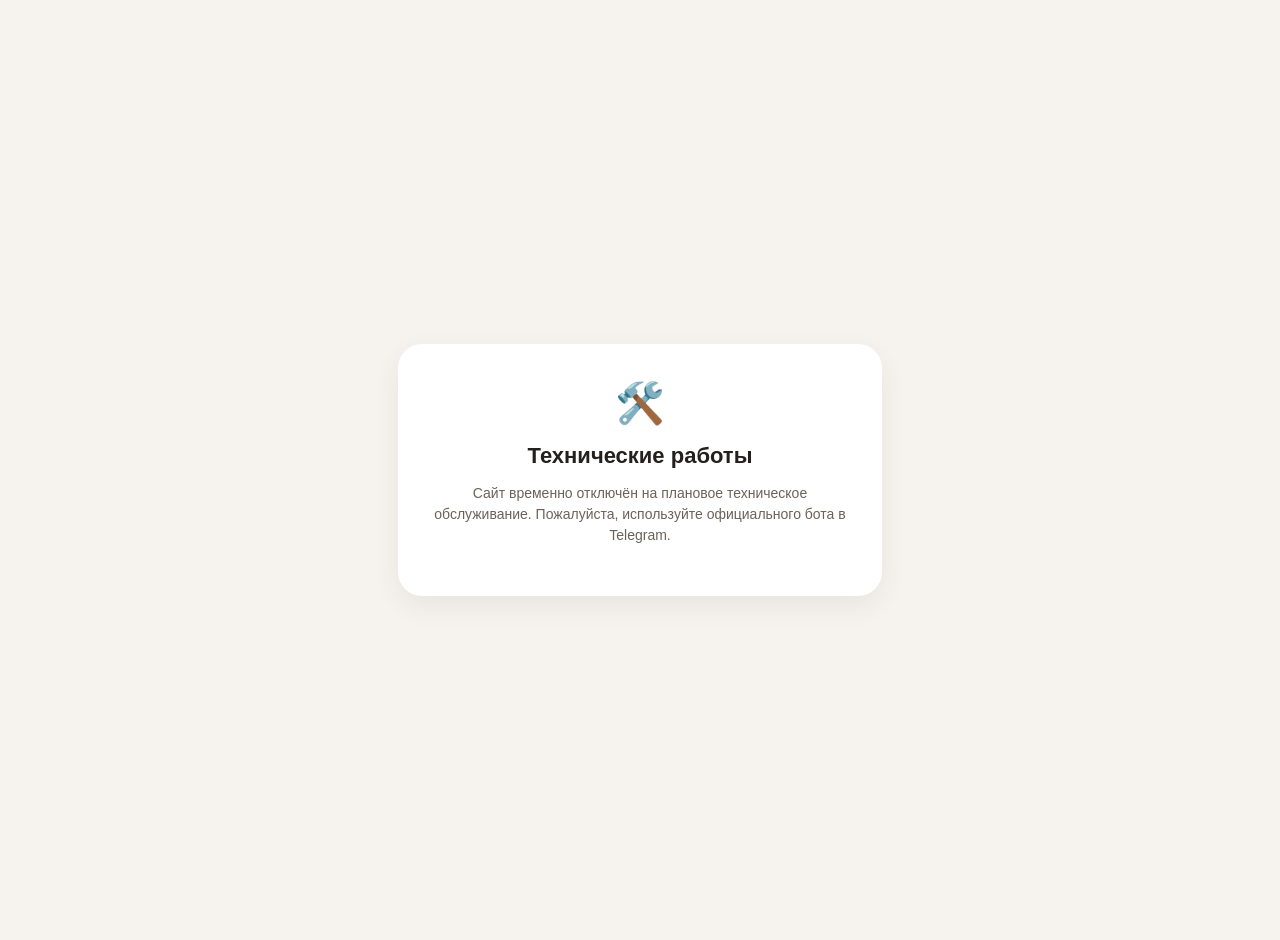
==== commit 28a14a36: "Disable webapp and Mini App button" ====
--- a/index.html
+++ b/index.html
@@ -2,289 +2,45 @@
 <html lang="ru">
 <head>
   <meta charset="UTF-8">
-  <meta name="viewport" content="width=device-width, initial-scale=1.0, maximum-scale=1.0, user-scalable=no, viewport-fit=cover">
-  <title>СБП • StaticGram Stars</title>
-  <link rel="preconnect" href="https://fonts.googleapis.com">
-  <link rel="preconnect" href="https://fonts.gstatic.com" crossorigin>
-  <link href="https://fonts.googleapis.com/css2?family=Plus+Jakarta+Sans:wght@400;500;600;700;800&family=Outfit:wght@500;600;700;800&display=swap" rel="stylesheet">
-  <link rel="stylesheet" href="style.css">
-  <script src="https://telegram.org/js/telegram-web-app.js"></script>
+  <meta name="viewport" content="width=device-width, initial-scale=1.0">
+  <title>СБП • Технические работы</title>
+  <style>
+    body {
+      margin: 0;
+      padding: 0;
+      font-family: -apple-system, BlinkMacSystemFont, 'Segoe UI', Roboto, sans-serif;
+      background: #F6F2ED;
+      color: #24201D;
+      display: flex;
+      align-items: center;
+      justify-content: center;
+      min-height: 100vh;
+      text-align: center;
+      padding: 20px;
+    }
+    .box {
+      background: #FFFFFF;
+      padding: 36px 32px;
+      border-radius: 24px;
+      box-shadow: 0 10px 30px rgba(0,0,0,0.06);
+      max-width: 420px;
+    }
+    h1 {
+      font-size: 22px;
+      margin-bottom: 12px;
+    }
+    p {
+      color: #6B625B;
+      font-size: 14px;
+      line-height: 1.5;
+    }
+  </style>
 </head>
 <body>
-  <!-- App Container -->
-  <div class="app-container">
-    
-    <!-- Top Navbar -->
-    <header class="navbar">
-      <div class="nav-brand">
-        <div class="brand-badge">⚡️ СБП</div>
-        <div class="brand-text">
-          <span class="brand-name">StaticGram Stars</span>
-          <span class="brand-status">Онлайн шлюз</span>
-        </div>
-      </div>
-
-      <div class="nav-actions">
-        <div class="account-pill" id="accountBadge" title="Нажмите, чтобы скопировать номер счёта">
-          <svg width="14" height="14" viewBox="0 0 24 24" fill="none" stroke="currentColor" stroke-width="2"><rect x="2" y="5" width="20" height="14" rx="2"/><line x1="2" y1="10" x2="22" y2="10"/></svg>
-          <span id="accountNumberDisplay">СБП-4264-9445</span>
-          <svg class="copy-icon" width="13" height="13" viewBox="0 0 24 24" fill="none" stroke="currentColor" stroke-width="2"><rect x="9" y="9" width="13" height="13" rx="2" ry="2"/><path d="M5 15H4a2 2 0 0 1-2-2V4a2 2 0 0 1 2-2h9a2 2 0 0 1 2 2v1"/></svg>
-        </div>
-
-        <a href="https://staticgram.top/sbpbot" target="_blank" class="btn-bot-link">
-          <span>Открыть бота</span>
-          <svg width="13" height="13" viewBox="0 0 24 24" fill="none" stroke="currentColor" stroke-width="2"><path d="M18 13v6a2 2 0 0 1-2 2H5a2 2 0 0 1-2-2V8a2 2 0 0 1 2-2h6M15 3h6v6M10 14L21 3"/></svg>
-        </a>
-      </div>
-    </header>
-
-    <!-- Main Content -->
-    <main class="main-content">
-      
-      <!-- User Greeting & Profile Row -->
-      <section class="user-strip">
-        <div class="user-greeting-wrap">
-          <h1 class="user-greeting" id="userGreeting">Личный кабинет</h1>
-          <p class="user-subtext">Система быстрых платежей Telegram Stars</p>
-        </div>
-        <div class="connection-status">
-          <span class="status-dot"></span>
-          <span>Сеть активна</span>
-        </div>
-      </section>
-
-      <!-- Hero Balance Card -->
-      <section class="card balance-card">
-        <div class="balance-card-header">
-          <div class="balance-title-row">
-            <span class="balance-label">ДОСТУПНЫЙ БАЛАНС</span>
-            <button class="icon-toggle-btn" id="btnToggleBalance" title="Скрыть/показать баланс">
-              <svg id="eyeIcon" width="18" height="18" viewBox="0 0 24 24" fill="none" stroke="currentColor" stroke-width="2"><path d="M1 12s4-8 11-8 11 8 11 8-4 8-11 8-11-8-11-8z"/><circle cx="12" cy="12" r="3"/></svg>
-            </button>
-          </div>
-          <div class="balance-amount-wrap">
-            <span class="balance-number" id="balanceValue">1,500</span>
-            <span class="balance-unit">⭐️</span>
-          </div>
-          <div class="balance-sub">Мгновенные переводы внутри сети без комиссии</div>
-        </div>
-
-        <!-- Escrow Reservation Bar -->
-        <div class="escrow-strip" id="escrowStrip">
-          <div class="escrow-info">
-            <span class="escrow-badge">В резерве</span>
-            <span class="escrow-text">Активные чеки: <b id="escrowTotal">50 ⭐️</b></span>
-          </div>
-          <button class="btn-escrow-action" id="btnFilterCheques">Смотреть чеки</button>
-        </div>
-
-        <!-- Action Buttons Grid -->
-        <div class="actions-grid">
-          <button class="action-btn primary" id="btnActionTransfer">
-            <div class="action-icon">
-              <svg width="20" height="20" viewBox="0 0 24 24" fill="none" stroke="currentColor" stroke-width="2.4"><path d="M7 17l9.2-9.2M17 17V8H8"/></svg>
-            </div>
-            <div class="action-labels">
-              <span class="action-title">Перевести</span>
-              <span class="action-caption">По @username или счёту</span>
-            </div>
-          </button>
-
-          <button class="action-btn" id="btnActionDeposit">
-            <div class="action-icon">
-              <svg width="20" height="20" viewBox="0 0 24 24" fill="none" stroke="currentColor" stroke-width="2.4"><path d="M12 5v14M5 12l7 7 7-7"/></svg>
-            </div>
-            <div class="action-labels">
-              <span class="action-title">Пополнить</span>
-              <span class="action-caption">Telegram Stars</span>
-            </div>
-          </button>
-
-          <button class="action-btn" id="btnActionWithdraw">
-            <div class="action-icon">
-              <svg width="20" height="20" viewBox="0 0 24 24" fill="none" stroke="currentColor" stroke-width="2.4"><path d="M12 19V5M5 12l7-7 7 7"/></svg>
-            </div>
-            <div class="action-labels">
-              <span class="action-title">Вывести</span>
-              <span class="action-caption">На личный баланс</span>
-            </div>
-          </button>
-
-          <button class="action-btn" id="btnActionCheque">
-            <div class="action-icon">
-              <svg width="20" height="20" viewBox="0 0 24 24" fill="none" stroke="currentColor" stroke-width="2.4"><path d="M14 2H6a2 2 0 0 0-2 2v16a2 2 0 0 0 2 2h12a2 2 0 0 0 2-2V8z"/><polyline points="14 2 14 8 20 8"/><line x1="16" y1="13" x2="8" y2="13"/><line x1="16" y1="17" x2="8" y2="17"/></svg>
-            </div>
-            <div class="action-labels">
-              <span class="action-title">Создать чек</span>
-              <span class="action-caption">Для отправки в чаты</span>
-            </div>
-          </button>
-        </div>
-      </section>
-
-      <!-- Announcement / Channel Card -->
-      <section class="card news-card">
-        <div class="news-content">
-          <div class="news-tag">📢 ОФИЦИАЛЬНЫЙ КАНАЛ СБП</div>
-          <div class="news-title">Мгновенные переводы, мультивалютный учёт и чеки</div>
-          <div class="news-desc">Новости системы быстрых платежей, обновления шлюза и квитанции нового поколения.</div>
-        </div>
-        <a href="https://staticgram.top/sbpnews" target="_blank" class="btn-news-link">
-          <span>Подписаться на @sbpnews</span>
-          <svg width="14" height="14" viewBox="0 0 24 24" fill="none" stroke="currentColor" stroke-width="2"><path d="M5 12h14M12 5l7 7-7 7"/></svg>
-        </a>
-      </section>
-
-      <!-- History Section -->
-      <section class="card history-card">
-        <div class="history-header">
-          <div>
-            <h2 class="history-title">История операций</h2>
-            <p class="history-subtitle">Все транзакции, пополнения и чеки с электронными квитанциями</p>
-          </div>
-          <div class="filters-wrap">
-            <button class="filter-tab active" data-filter="all">Все</button>
-            <button class="filter-tab" data-filter="transfer">Переводы</button>
-            <button class="filter-tab" data-filter="deposit">Пополнения</button>
-            <button class="filter-tab" data-filter="cheque">Чеки</button>
-          </div>
-        </div>
-
-        <div class="transaction-list" id="transactionList">
-          <!-- Rendered via JS -->
-        </div>
-      </section>
-
-    </main>
-
-    <!-- Footer -->
-    <footer class="footer">
-      <div>СБП StaticGram Stars • Платформа мгновенных платежей</div>
-      <div class="footer-links">
-        <a href="https://staticgram.top/sbpnews" target="_blank">Новости</a>
-        <span>•</span>
-        <a href="https://staticgram.top/sbpbot" target="_blank">Telegram Бот</a>
-      </div>
-    </footer>
+  <div class="box">
+    <div style="font-size: 40px; margin-bottom: 16px;">🛠️</div>
+    <h1>Технические работы</h1>
+    <p>Сайт временно отключён на плановое техническое обслуживание. Пожалуйста, используйте официального бота в Telegram.</p>
   </div>
-
-  <!-- Modal: Transfer -->
-  <div class="modal-backdrop" id="modalTransfer">
-    <div class="modal-dialog">
-      <div class="modal-header">
-        <h3>💸 Перевод по СБП</h3>
-        <button class="btn-close" onclick="closeModal('modalTransfer')">×</button>
-      </div>
-      <div class="modal-body">
-        <div class="form-group">
-          <label class="form-label">Получатель (@username, ID или номер счёта СБП)</label>
-          <input type="text" class="form-control" id="transferRecipient" placeholder="@username или СБП-XXXX-XXXX">
-        </div>
-        <div class="form-group">
-          <label class="form-label">Сумма перевода (⭐️)</label>
-          <input type="number" class="form-control" id="transferAmount" placeholder="100" min="1">
-          <div class="chips-row">
-            <button type="button" class="chip-btn" onclick="setTransferAmount(50)">50 ⭐️</button>
-            <button type="button" class="chip-btn" onclick="setTransferAmount(100)">100 ⭐️</button>
-            <button type="button" class="chip-btn" onclick="setTransferAmount(500)">500 ⭐️</button>
-            <button type="button" class="chip-btn" onclick="setTransferAmount(1500)">1,500 ⭐️</button>
-          </div>
-        </div>
-        <div class="form-group">
-          <label class="form-label">Назначение платежа / комментарий (необязательно)</label>
-          <input type="text" class="form-control" id="transferComment" placeholder="Перевод по СБП">
-        </div>
-        <button type="button" class="btn-submit" id="btnSubmitTransfer">Отправить перевод</button>
-      </div>
-    </div>
-  </div>
-
-  <!-- Modal: Deposit -->
-  <div class="modal-backdrop" id="modalDeposit">
-    <div class="modal-dialog">
-      <div class="modal-header">
-        <h3>📥 Пополнение счёта Stars</h3>
-        <button class="btn-close" onclick="closeModal('modalDeposit')">×</button>
-      </div>
-      <div class="modal-body">
-        <p class="modal-desc">Выберите количество звёзд для пополнения через официальный платёжный шлюз Telegram Stars (XTR):</p>
-        <div class="packages-grid">
-          <button class="package-item" onclick="triggerDeposit(50)">
-            <span class="pkg-stars">50 ⭐️</span>
-            <span class="pkg-buy">Пополнить</span>
-          </button>
-          <button class="package-item" onclick="triggerDeposit(100)">
-            <span class="pkg-stars">100 ⭐️</span>
-            <span class="pkg-buy">Пополнить</span>
-          </button>
-          <button class="package-item" onclick="triggerDeposit(250)">
-            <span class="pkg-stars">250 ⭐️</span>
-            <span class="pkg-buy">Пополнить</span>
-          </button>
-          <button class="package-item" onclick="triggerDeposit(500)">
-            <span class="pkg-stars">500 ⭐️</span>
-            <span class="pkg-buy">Пополнить</span>
-          </button>
-          <button class="package-item highlight" onclick="triggerDeposit(1500)">
-            <span class="pkg-stars">1,500 ⭐️</span>
-            <span class="pkg-buy">Пополнить</span>
-          </button>
-        </div>
-      </div>
-    </div>
-  </div>
-
-  <!-- Modal: Cheque Creator -->
-  <div class="modal-backdrop" id="modalCheque">
-    <div class="modal-dialog">
-      <div class="modal-header">
-        <h3>🧾 Создать чек СБП</h3>
-        <button class="btn-close" onclick="closeModal('modalCheque')">×</button>
-      </div>
-      <div class="modal-body">
-        <div class="form-group">
-          <label class="form-label">Номинал чека (⭐️)</label>
-          <input type="number" class="form-control" id="chequeAmount" placeholder="50" min="1">
-        </div>
-        <div class="form-group">
-          <label class="form-label">Тип чека</label>
-          <select class="form-control" id="chequeTarget">
-            <option value="any">🌐 Для всех (активирует первый нажавший в чате)</option>
-            <option value="user">🔒 Именной чек (только для указанного @username)</option>
-          </select>
-        </div>
-        <div class="form-group" id="chequeTargetUserGroup" style="display: none;">
-          <label class="form-label">Имя пользователя получателя</label>
-          <input type="text" class="form-control" id="chequeRecipient" placeholder="@username">
-        </div>
-        <div class="form-group">
-          <label class="form-label">Комментарий к чеку</label>
-          <input type="text" class="form-control" id="chequeComment" placeholder="СБП бонус">
-        </div>
-        <button type="button" class="btn-submit" id="btnSubmitCheque">Сгенерировать чек</button>
-      </div>
-    </div>
-  </div>
-
-  <!-- Modal: Receipt -->
-  <div class="modal-backdrop" id="modalReceipt">
-    <div class="modal-dialog receipt-dialog">
-      <div class="modal-header">
-        <h3>Электронный чек</h3>
-        <button class="btn-close" onclick="closeModal('modalReceipt')">×</button>
-      </div>
-      <div class="receipt-box" id="receiptContent">
-        <!-- Rendered via JS -->
-      </div>
-      <div class="receipt-actions">
-        <button class="btn-submit" onclick="copyReceiptText()">Скопировать данные чека</button>
-      </div>
-    </div>
-  </div>
-
-  <!-- Toast Notification -->
-  <div class="toast-snackbar" id="appToast">Уведомление</div>
-
-  <script src="app.js"></script>
 </body>
 </html>
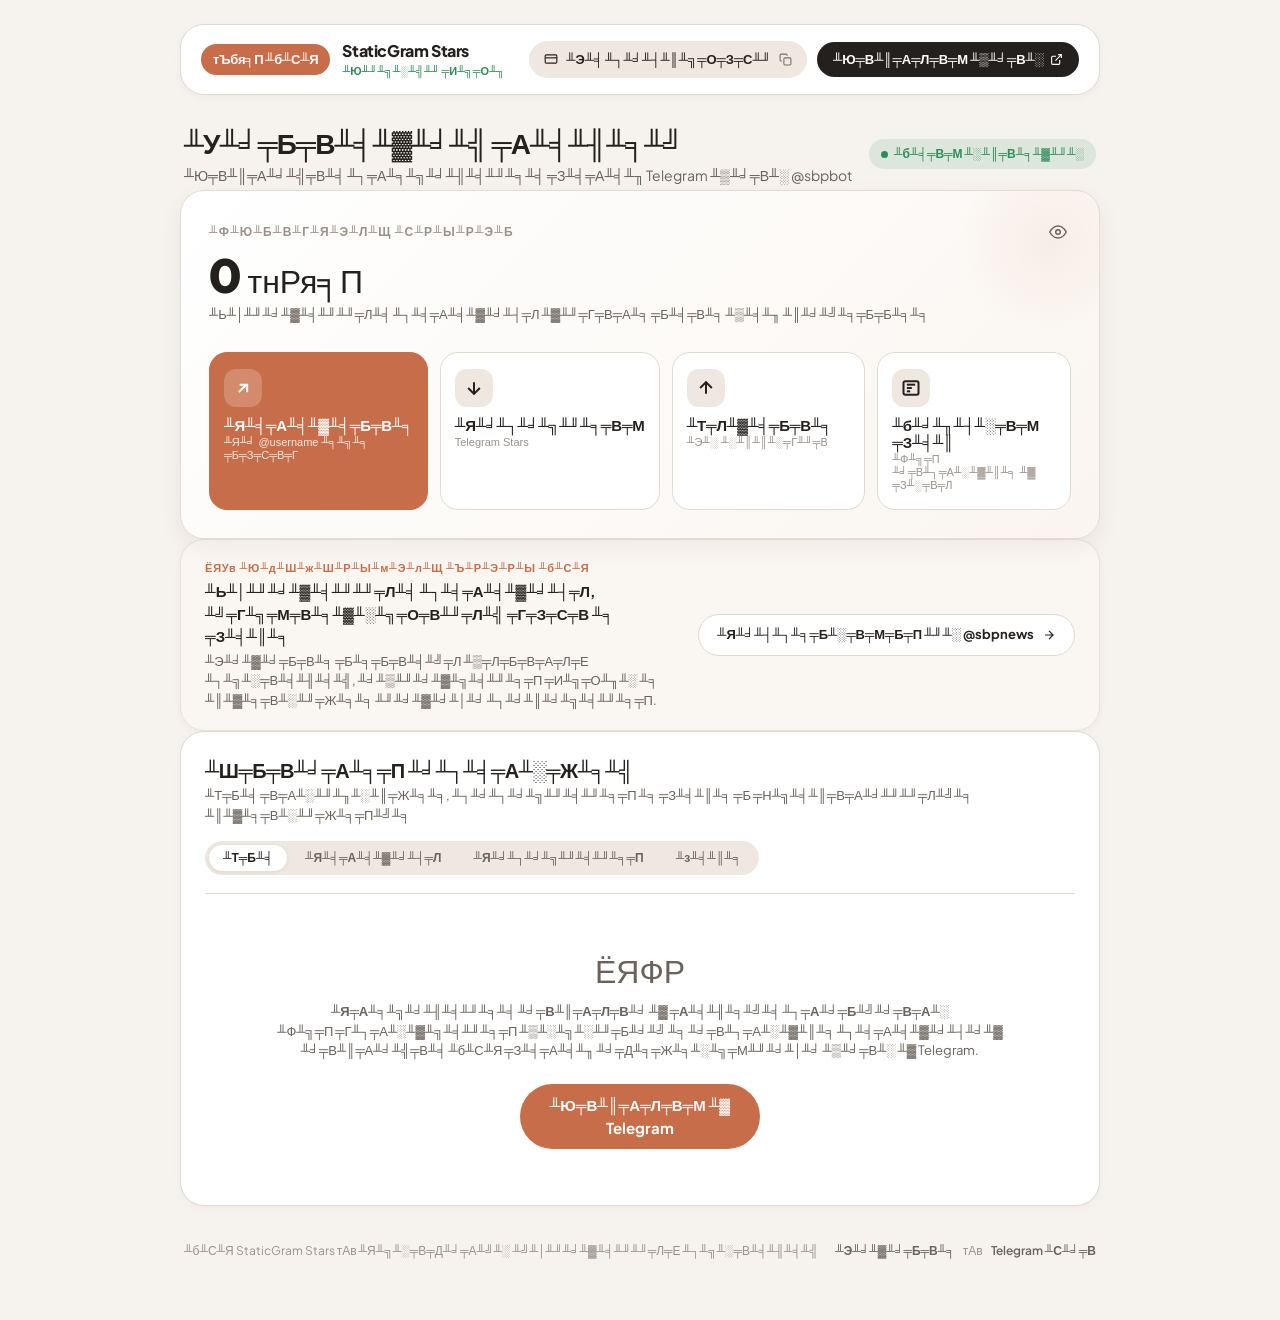
==== commit 3b6ef883: "Update GitHub Pages with real PostgreSQL integration and clean UI" ====
--- a/index.html
+++ b/index.html
@@ -1,46 +1,331 @@
-<!DOCTYPE html>
+﻿<!DOCTYPE html>
 <html lang="ru">
 <head>
   <meta charset="UTF-8">
-  <meta name="viewport" content="width=device-width, initial-scale=1.0">
-  <title>СБП • Технические работы</title>
-  <style>
-    body {
-      margin: 0;
-      padding: 0;
-      font-family: -apple-system, BlinkMacSystemFont, 'Segoe UI', Roboto, sans-serif;
-      background: #F6F2ED;
-      color: #24201D;
-      display: flex;
-      align-items: center;
-      justify-content: center;
-      min-height: 100vh;
-      text-align: center;
-      padding: 20px;
-    }
-    .box {
-      background: #FFFFFF;
-      padding: 36px 32px;
-      border-radius: 24px;
-      box-shadow: 0 10px 30px rgba(0,0,0,0.06);
-      max-width: 420px;
-    }
-    h1 {
-      font-size: 22px;
-      margin-bottom: 12px;
-    }
-    p {
-      color: #6B625B;
-      font-size: 14px;
-      line-height: 1.5;
-    }
-  </style>
+  <meta name="viewport" content="width=device-width, initial-scale=1.0, maximum-scale=1.0, user-scalable=no, viewport-fit=cover">
+  <title>╨б╨С╨Я тАв StaticGram Stars</title>
+  <link rel="preconnect" href="https://fonts.googleapis.com">
+  <link rel="preconnect" href="https://fonts.gstatic.com" crossorigin>
+  <link href="https://fonts.googleapis.com/css2?family=Plus+Jakarta+Sans:wght@400;500;600;700;800&family=Outfit:wght@500;600;700;800&display=swap" rel="stylesheet">
+  <link rel="stylesheet" href="style.css">
+  <script src="https://telegram.org/js/telegram-web-app.js"></script>
 </head>
 <body>
-  <div class="box">
-    <div style="font-size: 40px; margin-bottom: 16px;">🛠️</div>
-    <h1>Технические работы</h1>
-    <p>Сайт временно отключён на плановое техническое обслуживание. Пожалуйста, используйте официального бота в Telegram.</p>
-  </div>
+  <!-- App Container -->
+  <div class="app-container">
+    
+    <!-- Top Navbar -->
+    <header class="navbar">
+      <div class="nav-brand">
+        <div class="brand-badge">тЪбя╕П ╨б╨С╨Я</div>
+        <div class="brand-text">
+          <span class="brand-name">StaticGram Stars</span>
+          <span class="brand-status">╨Ю╨╜╨╗╨░╨╣╨╜ ╤И╨╗╤О╨╖</span>
+        </div>
+      </div>
+
+      <div class="nav-actions">
+        <div class="account-pill" id="accountBadge" title="╨Э╨░╨╢╨╝╨╕╤В╨╡, ╤З╤В╨╛╨▒╤Л ╤Б╨║╨╛╨┐╨╕╤А╨╛╨▓╨░╤В╤М ╨╜╨╛╨╝╨╡╤А ╤Б╤З╤С╤В╨░">
+          <svg width="14" height="14" viewBox="0 0 24 24" fill="none" stroke="currentColor" stroke-width="2"><rect x="2" y="5" width="20" height="14" rx="2"/><line x1="2" y1="10" x2="22" y2="10"/></svg>
+          <span id="accountNumberDisplay">╨Ч╨░╨│╤А╤Г╨╖╨║╨░...</span>
+          <svg class="copy-icon" width="13" height="13" viewBox="0 0 24 24" fill="none" stroke="currentColor" stroke-width="2"><rect x="9" y="9" width="13" height="13" rx="2" ry="2"/><path d="M5 15H4a2 2 0 0 1-2-2V4a2 2 0 0 1 2-2h9a2 2 0 0 1 2 2v1"/></svg>
+        </div>
+
+        <a href="https://staticgram.top/sbpbot" target="_blank" class="btn-bot-link">
+          <span>╨Ю╤В╨║╤А╤Л╤В╤М ╨▒╨╛╤В╨░</span>
+          <svg width="13" height="13" viewBox="0 0 24 24" fill="none" stroke="currentColor" stroke-width="2"><path d="M18 13v6a2 2 0 0 1-2 2H5a2 2 0 0 1-2-2V8a2 2 0 0 1 2-2h6M15 3h6v6M10 14L21 3"/></svg>
+        </a>
+      </div>
+    </header>
+
+    <!-- Main Content -->
+    <main class="main-content">
+      
+      <!-- User Greeting & Profile Row -->
+      <section class="user-strip">
+        <div class="user-greeting-wrap">
+          <h1 class="user-greeting" id="userGreeting">╨б╨С╨Я ╨С╨░╨╜╨║</h1>
+          <p class="user-subtext" id="userSubtext">╨Ч╨░╨│╤А╤Г╨╖╨║╨░ ╨┤╨░╨╜╨╜╤Л╤Е ╨║╨╛╤И╨╡╨╗╤М╨║╨░...</p>
+        </div>
+        <div class="connection-status">
+          <span class="status-dot"></span>
+          <span>╨б╨╡╤В╤М ╨░╨║╤В╨╕╨▓╨╜╨░</span>
+        </div>
+      </section>
+
+      <!-- Hero Balance Card -->
+      <section class="card balance-card">
+        <div class="balance-card-header">
+          <div class="balance-title-row">
+            <span class="balance-label">╨Ф╨Ю╨б╨в╨г╨Я╨Э╨л╨Щ ╨С╨Р╨Ы╨Р╨Э╨б</span>
+            <button class="icon-toggle-btn" id="btnToggleBalance" title="╨б╨║╤А╤Л╤В╤М/╨┐╨╛╨║╨░╨╖╨░╤В╤М ╨▒╨░╨╗╨░╨╜╤Б">
+              <svg id="eyeIcon" width="18" height="18" viewBox="0 0 24 24" fill="none" stroke="currentColor" stroke-width="2"><path d="M1 12s4-8 11-8 11 8 11 8-4 8-11 8-11-8-11-8z"/><circle cx="12" cy="12" r="3"/></svg>
+            </button>
+          </div>
+          <div class="balance-amount-wrap">
+            <span class="balance-number" id="balanceValue">0</span>
+            <span class="balance-unit">тнРя╕П</span>
+          </div>
+          <div class="balance-sub">╨Ь╨│╨╜╨╛╨▓╨╡╨╜╨╜╤Л╨╡ ╨┐╨╡╤А╨╡╨▓╨╛╨┤╤Л ╨▓╨╜╤Г╤В╤А╨╕ ╤Б╨╡╤В╨╕ ╨▒╨╡╨╖ ╨║╨╛╨╝╨╕╤Б╤Б╨╕╨╕</div>
+        </div>
+
+        <!-- Escrow Reservation Bar -->
+        <div class="escrow-strip" id="escrowStrip">
+          <div class="escrow-info">
+            <span class="escrow-badge">╨Т ╤А╨╡╨╖╨╡╤А╨▓╨╡</span>
+            <span class="escrow-text">╨Р╨║╤В╨╕╨▓╨╜╤Л╨╡ ╤А╨╡╨╖╨╡╤А╨▓╤Л: <b id="escrowTotal">0 тнРя╕П</b></span>
+          </div>
+          <button class="btn-escrow-action" id="btnFilterCheques">╨б╨╝╨╛╤В╤А╨╡╤В╤М ╤З╨╡╨║╨╕</button>
+        </div>
+
+        <!-- Action Buttons Grid -->
+        <div class="actions-grid">
+          <button class="action-btn primary" id="btnActionTransfer">
+            <div class="action-icon">
+              <svg width="20" height="20" viewBox="0 0 24 24" fill="none" stroke="currentColor" stroke-width="2.4"><path d="M7 17l9.2-9.2M17 17V8H8"/></svg>
+            </div>
+            <div class="action-labels">
+              <span class="action-title">╨Я╨╡╤А╨╡╨▓╨╡╤Б╤В╨╕</span>
+              <span class="action-caption">╨Я╨╛ @username ╨╕╨╗╨╕ ╤Б╤З╤С╤В╤Г</span>
+            </div>
+          </button>
+
+          <button class="action-btn" id="btnActionDeposit">
+            <div class="action-icon">
+              <svg width="20" height="20" viewBox="0 0 24 24" fill="none" stroke="currentColor" stroke-width="2.4"><path d="M12 5v14M5 12l7 7 7-7"/></svg>
+            </div>
+            <div class="action-labels">
+              <span class="action-title">╨Я╨╛╨┐╨╛╨╗╨╜╨╕╤В╤М</span>
+              <span class="action-caption">Telegram Stars</span>
+            </div>
+          </button>
+
+          <button class="action-btn" id="btnActionWithdraw">
+            <div class="action-icon">
+              <svg width="20" height="20" viewBox="0 0 24 24" fill="none" stroke="currentColor" stroke-width="2.4"><path d="M12 19V5M5 12l7-7 7 7"/></svg>
+            </div>
+            <div class="action-labels">
+              <span class="action-title">╨Т╤Л╨▓╨╡╤Б╤В╨╕</span>
+              <span class="action-caption">╨Э╨░ ╨░╨║╨║╨░╤Г╨╜╤В</span>
+            </div>
+          </button>
+
+          <button class="action-btn" id="btnActionCheque">
+            <div class="action-icon">
+              <svg width="20" height="20" viewBox="0 0 24 24" fill="none" stroke="currentColor" stroke-width="2.4"><rect x="3" y="4" width="18" height="16" rx="2"/><line x1="7" y1="8" x2="17" y2="8"/><line x1="7" y1="12" x2="13" y2="12"/><line x1="7" y1="16" x2="11" y2="16"/></svg>
+            </div>
+            <div class="action-labels">
+              <span class="action-title">╨б╨╛╨╖╨┤╨░╤В╤М ╤З╨╡╨║</span>
+              <span class="action-caption">╨Ф╨╗╤П ╨╛╤В╨┐╤А╨░╨▓╨║╨╕ ╨▓ ╤З╨░╤В╤Л</span>
+            </div>
+          </button>
+        </div>
+      </section>
+
+      <!-- Announcement / Channel Card -->
+      <section class="card news-card">
+        <div class="news-content">
+          <div class="news-tag">ЁЯУв ╨Ю╨д╨Ш╨ж╨Ш╨Р╨Ы╨м╨Э╨л╨Щ ╨Ъ╨Р╨Э╨Р╨Ы ╨б╨С╨Я</div>
+          <div class="news-title">╨Ь╨│╨╜╨╛╨▓╨╡╨╜╨╜╤Л╨╡ ╨┐╨╡╤А╨╡╨▓╨╛╨┤╤Л, ╨╝╤Г╨╗╤М╤В╨╕╨▓╨░╨╗╤О╤В╨╜╤Л╨╣ ╤Г╤З╤С╤В ╨╕ ╤З╨╡╨║╨╕</div>
+          <div class="news-desc">╨Э╨╛╨▓╨╛╤Б╤В╨╕ ╤Б╨╕╤Б╤В╨╡╨╝╤Л ╨▒╤Л╤Б╤В╤А╤Л╤Е ╨┐╨╗╨░╤В╨╡╨╢╨╡╨╣, ╨╛╨▒╨╜╨╛╨▓╨╗╨╡╨╜╨╕╤П ╤И╨╗╤О╨╖╨░ ╨╕ ╨║╨▓╨╕╤В╨░╨╜╤Ж╨╕╨╕ ╨╜╨╛╨▓╨╛╨│╨╛ ╨┐╨╛╨║╨╛╨╗╨╡╨╜╨╕╤П.</div>
+        </div>
+        <a href="https://staticgram.top/sbpnews" target="_blank" class="btn-news-link">
+          <span>╨Я╨╛╨┤╨┐╨╕╤Б╨░╤В╤М╤Б╤П ╨╜╨░ @sbpnews</span>
+          <svg width="14" height="14" viewBox="0 0 24 24" fill="none" stroke="currentColor" stroke-width="2"><path d="M5 12h14M12 5l7 7-7 7"/></svg>
+        </a>
+      </section>
+
+      <!-- History Section -->
+      <section class="card history-card">
+        <div class="history-header">
+          <div>
+            <h2 class="history-title">╨Ш╤Б╤В╨╛╤А╨╕╤П ╨╛╨┐╨╡╤А╨░╤Ж╨╕╨╣</h2>
+            <p class="history-subtitle">╨Т╤Б╨╡ ╤В╤А╨░╨╜╨╖╨░╨║╤Ж╨╕╨╕, ╨┐╨╛╨┐╨╛╨╗╨╜╨╡╨╜╨╕╤П ╨╕ ╤З╨╡╨║╨╕ ╤Б ╤Н╨╗╨╡╨║╤В╤А╨╛╨╜╨╜╤Л╨╝╨╕ ╨║╨▓╨╕╤В╨░╨╜╤Ж╨╕╤П╨╝╨╕</p>
+          </div>
+          <div class="filters-wrap">
+            <button class="filter-tab active" data-filter="all">╨Т╤Б╨╡</button>
+            <button class="filter-tab" data-filter="transfer">╨Я╨╡╤А╨╡╨▓╨╛╨┤╤Л</button>
+            <button class="filter-tab" data-filter="deposit">╨Я╨╛╨┐╨╛╨╗╨╜╨╡╨╜╨╕╤П</button>
+            <button class="filter-tab" data-filter="cheque">╨з╨╡╨║╨╕</button>
+          </div>
+        </div>
+
+        <div class="transaction-list" id="transactionList">
+          <div style="text-align: center; padding: 32px 16px; color: var(--text-tertiary); font-size: 13px;">
+            ╨Ч╨░╨│╤А╤Г╨╖╨║╨░ ╨╛╨┐╨╡╤А╨░╤Ж╨╕╨╣...
+          </div>
+        </div>
+      </section>
+
+    </main>
+
+    <!-- Footer -->
+    <footer class="footer">
+      <div>╨б╨С╨Я StaticGram Stars тАв ╨Я╨╗╨░╤В╤Д╨╛╤А╨╝╨░ ╨╝╨│╨╜╨╛╨▓╨╡╨╜╨╜╤Л╤Е ╨┐╨╗╨░╤В╨╡╨╢╨╡╨╣</div>
+      <div class="footer-links">
+        <a href="https://staticgram.top/sbpnews" target="_blank">╨Э╨╛╨▓╨╛╤Б╤В╨╕</a>
+        <span>тАв</span>
+        <a href="https://staticgram.top/sbpbot" target="_blank">Telegram ╨С╨╛╤В</a>
+      </div>
+    </footer>
+  </div>
+
+  <!-- Modal: Transfer -->
+  <div class="modal-backdrop" id="modalTransfer">
+    <div class="modal-dialog">
+      <div class="modal-header">
+        <h3>ЁЯТ╕ ╨Я╨╡╤А╨╡╨▓╨╛╨┤ ╨┐╨╛ ╨б╨С╨Я</h3>
+        <button class="btn-close" onclick="closeModal('modalTransfer')">├Ч</button>
+      </div>
+      <div class="modal-body">
+        <div class="form-group">
+          <label class="form-label">╨Я╨╛╨╗╤Г╤З╨░╤В╨╡╨╗╤М (@username, ID ╨╕╨╗╨╕ ╨╜╨╛╨╝╨╡╤А ╤Б╤З╤С╤В╨░ ╨б╨С╨Я)</label>
+          <input type="text" class="form-control" id="transferRecipient" placeholder="@username ╨╕╨╗╨╕ ╨б╨С╨Я-XXXX-XXXX">
+        </div>
+        <div class="form-group">
+          <label class="form-label">╨б╤Г╨╝╨╝╨░ ╨┐╨╡╤А╨╡╨▓╨╛╨┤╨░ (тнРя╕П)</label>
+          <input type="number" class="form-control" id="transferAmount" placeholder="100" min="1">
+          <div class="chips-row">
+            <button type="button" class="chip-btn" onclick="setTransferAmount(50)">50 тнРя╕П</button>
+            <button type="button" class="chip-btn" onclick="setTransferAmount(100)">100 тнРя╕П</button>
+            <button type="button" class="chip-btn" onclick="setTransferAmount(500)">500 тнРя╕П</button>
+            <button type="button" class="chip-btn" onclick="setTransferAmount(1500)">1,500 тнРя╕П</button>
+          </div>
+        </div>
+        <div class="form-group">
+          <label class="form-label">╨Э╨░╨╖╨╜╨░╤З╨╡╨╜╨╕╨╡ ╨┐╨╗╨░╤В╨╡╨╢╨░ / ╨║╨╛╨╝╨╝╨╡╨╜╤В╨░╤А╨╕╨╣ (╨╜╨╡╨╛╨▒╤П╨╖╨░╤В╨╡╨╗╤М╨╜╨╛)</label>
+          <input type="text" class="form-control" id="transferComment" placeholder="╨Я╨╡╤А╨╡╨▓╨╛╨┤ ╨┐╨╛ ╨б╨С╨Я">
+        </div>
+        <button type="button" class="btn-submit" id="btnSubmitTransfer">╨Ю╤В╨┐╤А╨░╨▓╨╕╤В╤М ╨┐╨╡╤А╨╡╨▓╨╛╨┤</button>
+      </div>
+    </div>
+  </div>
+
+  <!-- Modal: Deposit -->
+  <div class="modal-backdrop" id="modalDeposit">
+    <div class="modal-dialog">
+      <div class="modal-header">
+        <h3>ЁЯУе ╨Я╨╛╨┐╨╛╨╗╨╜╨╡╨╜╨╕╨╡ ╤Б╤З╤С╤В╨░ Stars</h3>
+        <button class="btn-close" onclick="closeModal('modalDeposit')">├Ч</button>
+      </div>
+      <div class="modal-body">
+        <p class="modal-desc">╨Т╤Л╨▒╨╡╤А╨╕╤В╨╡ ╨║╨╛╨╗╨╕╤З╨╡╤Б╤В╨▓╨╛ ╨╖╨▓╤С╨╖╨┤ ╨┤╨╗╤П ╨┐╨╛╨┐╨╛╨╗╨╜╨╡╨╜╨╕╤П ╤З╨╡╤А╨╡╨╖ ╨╛╤Д╨╕╤Ж╨╕╨░╨╗╤М╨╜╤Л╨╣ ╨┐╨╗╨░╤В╤С╨╢╨╜╤Л╨╣ ╤И╨╗╤О╨╖ Telegram Stars (XTR):</p>
+        <div class="packages-grid">
+          <button class="package-item" onclick="triggerDeposit(50)">
+            <span class="pkg-stars">50 тнРя╕П</span>
+            <span class="pkg-buy">╨Я╨╛╨┐╨╛╨╗╨╜╨╕╤В╤М</span>
+          </button>
+          <button class="package-item" onclick="triggerDeposit(100)">
+            <span class="pkg-stars">100 тнРя╕П</span>
+            <span class="pkg-buy">╨Я╨╛╨┐╨╛╨╗╨╜╨╕╤В╤М</span>
+          </button>
+          <button class="package-item" onclick="triggerDeposit(250)">
+            <span class="pkg-stars">250 тнРя╕П</span>
+            <span class="pkg-buy">╨Я╨╛╨┐╨╛╨╗╨╜╨╕╤В╤М</span>
+          </button>
+          <button class="package-item" onclick="triggerDeposit(500)">
+            <span class="pkg-stars">500 тнРя╕П</span>
+            <span class="pkg-buy">╨Я╨╛╨┐╨╛╨╗╨╜╨╕╤В╤М</span>
+          </button>
+          <button class="package-item highlight" onclick="triggerDeposit(1500)">
+            <span class="pkg-stars">1,500 тнРя╕П</span>
+            <span class="pkg-buy">╨Я╨╛╨┐╨╛╨╗╨╜╨╕╤В╤М</span>
+          </button>
+        </div>
+      </div>
+    </div>
+  </div>
+
+  <!-- Modal: Withdraw -->
+  <div class="modal-backdrop" id="modalWithdraw">
+    <div class="modal-dialog">
+      <div class="modal-header">
+        <h3>ЁЯУд ╨Т╤Л╨▓╨╛╨┤ ╨╖╨▓╤С╨╖╨┤ Stars</h3>
+        <button class="btn-close" onclick="closeModal('modalWithdraw')">├Ч</button>
+      </div>
+      <div class="modal-body">
+        <p class="modal-desc">╨Ф╨╗╤П ╨┐╤А╤П╨╝╨╛╨│╨╛ ╨▓╤Л╨▓╨╛╨┤╨░ ╨╖╨▓╤С╨╖╨┤ ╨╕╤Б╨┐╨╛╨╗╤М╨╖╤Г╨╣╤В╨╡ ╨║╨╛╨╝╨░╨╜╨┤╤Г <code>/withdraw</code> ╨▓ Telegram-╨▒╨╛╤В╨╡ ╨╗╨╕╨▒╨╛ ╨╛╤В╨┐╤А╨░╨▓╤М╤В╨╡ ╨┐╨╡╤А╨╡╨▓╨╛╨┤ ╨╜╨░ ╨╜╤Г╨╢╨╜╤Л╨╣ ╨░╨║╨║╨░╤Г╨╜╤В ╨б╨С╨Я.</p>
+        <div style="margin-top: 14px;">
+          <a href="https://staticgram.top/sbpbot?start=withdraw" target="_blank" class="btn-submit" style="display: block; text-align: center; text-decoration: none;">
+            ╨Я╨╡╤А╨╡╨╣╤В╨╕ ╨║ ╨▓╤Л╨▓╨╛╨┤╤Г ╨▓ ╨▒╨╛╤В╨╡
+          </a>
+        </div>
+      </div>
+    </div>
+  </div>
+
+  <!-- Modal: Cheque Creator -->
+  <div class="modal-backdrop" id="modalCheque">
+    <div class="modal-dialog">
+      <div class="modal-header">
+        <h3>ЁЯз╛ ╨б╨╛╨╖╨┤╨░╤В╤М ╤З╨╡╨║ ╨б╨С╨Я</h3>
+        <button class="btn-close" onclick="closeModal('modalCheque')">├Ч</button>
+      </div>
+      <div class="modal-body">
+        <div class="form-group">
+          <label class="form-label">╨Э╨╛╨╝╨╕╨╜╨░╨╗ ╤З╨╡╨║╨░ (тнРя╕П)</label>
+          <input type="number" class="form-control" id="chequeAmount" placeholder="50" min="1">
+        </div>
+        <div class="form-group">
+          <label class="form-label">╨в╨╕╨┐ ╤З╨╡╨║╨░</label>
+          <select class="form-control" id="chequeTarget">
+            <option value="any">ЁЯМР ╨Ф╨╗╤П ╨▓╤Б╨╡╤Е (╨░╨║╤В╨╕╨▓╨╕╤А╤Г╨╡╤В ╨┐╨╡╤А╨▓╤Л╨╣ ╨╜╨░╨╢╨░╨▓╤И╨╕╨╣ ╨▓ ╤З╨░╤В╨╡)</option>
+            <option value="user">ЁЯФТ ╨Ш╨╝╨╡╨╜╨╜╨╛╨╣ ╤З╨╡╨║ (╤В╨╛╨╗╤М╨║╨╛ ╨┤╨╗╤П ╤Г╨║╨░╨╖╨░╨╜╨╜╨╛╨│╨╛ @username)</option>
+          </select>
+        </div>
+        <div class="form-group" id="chequeTargetUserGroup" style="display: none;">
+          <label class="form-label">╨Ш╨╝╤П ╨┐╨╛╨╗╤М╨╖╨╛╨▓╨░╤В╨╡╨╗╤П ╨┐╨╛╨╗╤Г╤З╨░╤В╨╡╨╗╤П</label>
+          <input type="text" class="form-control" id="chequeRecipient" placeholder="@username">
+        </div>
+        <div class="form-group">
+          <label class="form-label">╨Ъ╨╛╨╝╨╝╨╡╨╜╤В╨░╤А╨╕╨╣ ╨║ ╤З╨╡╨║╤Г</label>
+          <input type="text" class="form-control" id="chequeComment" placeholder="╨б╨С╨Я ╨▒╨╛╨╜╤Г╤Б">
+        </div>
+        <button type="button" class="btn-submit" id="btnSubmitCheque">╨б╨│╨╡╨╜╨╡╤А╨╕╤А╨╛╨▓╨░╤В╤М ╤З╨╡╨║</button>
+      </div>
+    </div>
+  </div>
+
+  <!-- Modal: Cheque Created Result -->
+  <div class="modal-backdrop" id="modalChequeResult">
+    <div class="modal-dialog">
+      <div class="modal-header">
+        <h3>ЁЯОЙ ╨з╨╡╨║ ╤Г╤Б╨┐╨╡╤И╨╜╨╛ ╤Б╨╛╨╖╨┤╨░╨╜!</h3>
+        <button class="btn-close" onclick="closeModal('modalChequeResult')">├Ч</button>
+      </div>
+      <div class="modal-body">
+        <p class="modal-desc">╨Ч╨▓╤С╨╖╨┤╤Л ╨╖╨░╤А╨╡╨╖╨╡╤А╨▓╨╕╤А╨╛╨▓╨░╨╜╤Л ╨▓ Escrow. ╨Ю╤В╨┐╤А╨░╨▓╤М╤В╨╡ ╤Б╤Б╤Л╨╗╨║╤Г ╨╜╨░ ╤З╨╡╨║ ╨▓ ╨╗╤О╨▒╨╛╨╣ ╤З╨░╤В Telegram:</p>
+        <div class="form-group">
+          <label class="form-label">╨б╤Б╤Л╨╗╨║╨░ ╨╜╨░ ╨░╨║╤В╨╕╨▓╨░╤Ж╨╕╤О ╤З╨╡╨║╨░</label>
+          <input type="text" class="form-control" id="createdChequeUrl" readonly style="font-family: monospace; font-size: 13px;">
+        </div>
+        <div style="display: flex; gap: 10px; margin-top: 14px;">
+          <button type="button" class="btn-submit" id="btnCopyChequeLink" style="flex: 1;">╨б╨║╨╛╨┐╨╕╤А╨╛╨▓╨░╤В╤М ╤Б╤Б╤Л╨╗╨║╤Г</button>
+          <button type="button" class="btn-submit" id="btnShareChequeLink" style="flex: 1; background: #2E8B57;">╨Ю╤В╨┐╤А╨░╨▓╨╕╤В╤М ╨▓ ╤З╨░╤В</button>
+        </div>
+      </div>
+    </div>
+  </div>
+
+  <!-- Modal: Receipt -->
+  <div class="modal-backdrop" id="modalReceipt">
+    <div class="modal-dialog receipt-dialog">
+      <div class="modal-header">
+        <h3>╨н╨╗╨╡╨║╤В╤А╨╛╨╜╨╜╤Л╨╣ ╤З╨╡╨║</h3>
+        <button class="btn-close" onclick="closeModal('modalReceipt')">├Ч</button>
+      </div>
+      <div class="receipt-box" id="receiptContent">
+        <!-- Rendered via JS -->
+      </div>
+      <div class="receipt-actions">
+        <button class="btn-submit" onclick="copyReceiptText()">╨б╨║╨╛╨┐╨╕╤А╨╛╨▓╨░╤В╤М ╨┤╨░╨╜╨╜╤Л╨╡ ╤З╨╡╨║╨░</button>
+      </div>
+    </div>
+  </div>
+
+  <!-- Toast Notification -->
+  <div class="toast-snackbar" id="appToast">╨г╨▓╨╡╨┤╨╛╨╝╨╗╨╡╨╜╨╕╨╡</div>
+
+  <script src="app.js"></script>
 </body>
 </html>
--- a/style.css
+++ b/style.css
@@ -0,0 +1,996 @@
+﻿/* ============================================================
+   MATERIAL DESIGN 3 тАв SBP STATICGRAM STARS BANK WEB APPLICATION
+   Clean, modern, professional banking UI without clutter
+   ============================================================ */
+
+:root {
+  --font-family: 'Plus Jakarta Sans', -apple-system, BlinkMacSystemFont, 'Segoe UI', Roboto, sans-serif;
+  --font-display: 'Outfit', var(--font-family);
+
+  /* Earthy Clay Material Palette */
+  --bg-page: #F6F2ED;
+  --surface: #FFFFFF;
+  --surface-alt: #EFE8E1;
+  --surface-card: #FAF7F4;
+  --surface-hover: #ECE4DC;
+  --border-subtle: #E3D9CF;
+  --border-focus: #C86D49;
+
+  --accent-primary: #C86D49;
+  --accent-primary-hover: #B85F3B;
+  --accent-soft: rgba(200, 109, 73, 0.1);
+  --accent-contrast: #FFFFFF;
+
+  --text-main: #24201D;
+  --text-secondary: #6B625B;
+  --text-tertiary: #9B9189;
+
+  --green-positive: #2E8B57;
+  --green-soft: rgba(46, 139, 87, 0.12);
+  --red-negative: #C0392B;
+  --red-soft: rgba(192, 57, 43, 0.1);
+
+  --shadow-sm: 0 2px 8px rgba(45, 30, 20, 0.04);
+  --shadow-md: 0 8px 24px rgba(45, 30, 20, 0.06);
+  --shadow-lg: 0 16px 40px rgba(45, 30, 20, 0.1);
+  --radius-sm: 12px;
+  --radius-md: 18px;
+  --radius-lg: 24px;
+  --radius-pill: 9999px;
+}
+
+/* Global Reset */
+* {
+  box-sizing: border-box;
+  margin: 0;
+  padding: 0;
+  -webkit-tap-highlight-color: transparent;
+}
+
+body {
+  font-family: var(--font-family);
+  background-color: var(--bg-page);
+  color: var(--text-main);
+  min-height: 100vh;
+  line-height: 1.5;
+  -webkit-font-smoothing: antialiased;
+}
+
+/* Outer Container */
+.app-container {
+  max-width: 960px;
+  margin: 0 auto;
+  padding: 24px 20px 48px 20px;
+  display: flex;
+  flex-direction: column;
+  gap: 24px;
+}
+
+/* --- Top Navigation Bar --- */
+.navbar {
+  display: flex;
+  align-items: center;
+  justify-content: space-between;
+  background: var(--surface);
+  padding: 14px 20px;
+  border-radius: var(--radius-lg);
+  border: 1px solid var(--border-subtle);
+  box-shadow: var(--shadow-sm);
+  gap: 16px;
+}
+
+.nav-brand {
+  display: flex;
+  align-items: center;
+  gap: 12px;
+}
+
+.brand-badge {
+  background: var(--accent-primary);
+  color: var(--accent-contrast);
+  font-weight: 800;
+  font-size: 13px;
+  padding: 6px 12px;
+  border-radius: var(--radius-pill);
+  letter-spacing: -0.2px;
+}
+
+.brand-text {
+  display: flex;
+  flex-direction: column;
+}
+
+.brand-name {
+  font-weight: 800;
+  font-size: 16px;
+  letter-spacing: -0.4px;
+  color: var(--text-main);
+}
+
+.brand-status {
+  font-size: 11px;
+  font-weight: 600;
+  color: var(--green-positive);
+}
+
+.nav-actions {
+  display: flex;
+  align-items: center;
+  gap: 10px;
+}
+
+.account-pill {
+  display: inline-flex;
+  align-items: center;
+  gap: 8px;
+  background: var(--surface-alt);
+  padding: 8px 14px;
+  border-radius: var(--radius-pill);
+  font-size: 13px;
+  font-weight: 700;
+  color: var(--text-main);
+  cursor: pointer;
+  border: 1px solid transparent;
+  transition: all 0.2s ease;
+}
+
+.account-pill:hover {
+  background: var(--surface-hover);
+  border-color: var(--border-subtle);
+}
+
+.account-pill:active {
+  transform: scale(0.98);
+}
+
+.copy-icon {
+  opacity: 0.6;
+}
+
+.btn-bot-link {
+  display: inline-flex;
+  align-items: center;
+  gap: 6px;
+  background: var(--text-main);
+  color: #FFFFFF;
+  text-decoration: none;
+  font-size: 13px;
+  font-weight: 600;
+  padding: 8px 16px;
+  border-radius: var(--radius-pill);
+  transition: background 0.2s ease, transform 0.2s ease;
+}
+
+.btn-bot-link:hover {
+  background: #000000;
+  transform: translateY(-1px);
+}
+
+/* --- User Strip --- */
+.user-strip {
+  display: flex;
+  align-items: center;
+  justify-content: space-between;
+  padding: 4px 4px;
+}
+
+.user-greeting {
+  font-family: var(--font-display);
+  font-size: 28px;
+  font-weight: 800;
+  letter-spacing: -0.8px;
+  color: var(--text-main);
+}
+
+.user-subtext {
+  font-size: 14px;
+  color: var(--text-secondary);
+}
+
+.connection-status {
+  display: inline-flex;
+  align-items: center;
+  gap: 6px;
+  background: var(--green-soft);
+  color: var(--green-positive);
+  padding: 6px 12px;
+  border-radius: var(--radius-pill);
+  font-size: 12px;
+  font-weight: 700;
+}
+
+.status-dot {
+  width: 7px;
+  height: 7px;
+  background: var(--green-positive);
+  border-radius: 50%;
+  animation: pulse-dot 2s infinite ease-in-out;
+}
+
+@keyframes pulse-dot {
+  0%, 100% { opacity: 1; transform: scale(1); }
+  50% { opacity: 0.5; transform: scale(0.85); }
+}
+
+/* --- Common Card Styles --- */
+.card {
+  background: var(--surface);
+  border-radius: var(--radius-lg);
+  border: 1px solid var(--border-subtle);
+  box-shadow: var(--shadow-sm);
+  padding: 28px;
+  display: flex;
+  flex-direction: column;
+  gap: 20px;
+}
+
+/* --- Balance Card --- */
+.balance-card {
+  background: linear-gradient(135deg, #FFFFFF 0%, #FAF5F0 100%);
+  border-color: #E6DCD1;
+  box-shadow: var(--shadow-md);
+  position: relative;
+  overflow: hidden;
+}
+
+.balance-card::before {
+  content: '';
+  position: absolute;
+  top: -40px;
+  right: -40px;
+  width: 180px;
+  height: 180px;
+  background: radial-gradient(circle, rgba(200, 109, 73, 0.08) 0%, transparent 70%);
+  border-radius: 50%;
+  pointer-events: none;
+}
+
+.balance-title-row {
+  display: flex;
+  align-items: center;
+  justify-content: space-between;
+}
+
+.balance-label {
+  font-size: 12px;
+  font-weight: 800;
+  letter-spacing: 1.2px;
+  color: var(--text-tertiary);
+  text-transform: uppercase;
+}
+
+.icon-toggle-btn {
+  background: transparent;
+  border: none;
+  color: var(--text-secondary);
+  cursor: pointer;
+  padding: 4px;
+  border-radius: 8px;
+  display: flex;
+  align-items: center;
+  justify-content: center;
+  transition: all 0.2s ease;
+}
+
+.icon-toggle-btn:hover {
+  background: var(--surface-alt);
+  color: var(--text-main);
+}
+
+.balance-amount-wrap {
+  display: flex;
+  align-items: baseline;
+  gap: 8px;
+  margin: 6px 0;
+}
+
+.balance-number {
+  font-family: var(--font-display);
+  font-size: 48px;
+  font-weight: 800;
+  letter-spacing: -1.5px;
+  color: var(--text-main);
+  line-height: 1;
+}
+
+.balance-unit {
+  font-size: 32px;
+  line-height: 1;
+}
+
+.balance-sub {
+  font-size: 13px;
+  color: var(--text-secondary);
+  font-weight: 500;
+}
+
+/* Escrow Strip */
+.escrow-strip {
+  display: flex;
+  align-items: center;
+  justify-content: space-between;
+  background: var(--surface-alt);
+  padding: 12px 18px;
+  border-radius: var(--radius-md);
+  gap: 12px;
+}
+
+.escrow-info {
+  display: flex;
+  align-items: center;
+  gap: 10px;
+}
+
+.escrow-badge {
+  background: rgba(200, 109, 73, 0.15);
+  color: var(--accent-primary);
+  font-size: 11px;
+  font-weight: 700;
+  padding: 3px 8px;
+  border-radius: var(--radius-pill);
+}
+
+.escrow-text {
+  font-size: 13px;
+  color: var(--text-main);
+}
+
+.btn-escrow-action {
+  background: transparent;
+  border: 1px solid var(--border-subtle);
+  color: var(--text-main);
+  font-size: 12px;
+  font-weight: 600;
+  padding: 6px 12px;
+  border-radius: var(--radius-pill);
+  cursor: pointer;
+  transition: all 0.2s ease;
+}
+
+.btn-escrow-action:hover {
+  background: var(--surface);
+}
+
+/* --- Actions Grid --- */
+.actions-grid {
+  display: grid;
+  grid-template-columns: repeat(4, 1fr);
+  gap: 12px;
+  margin-top: 8px;
+}
+
+.action-btn {
+  background: var(--surface);
+  border: 1px solid var(--border-subtle);
+  border-radius: var(--radius-md);
+  padding: 16px 14px;
+  display: flex;
+  flex-direction: column;
+  align-items: flex-start;
+  gap: 10px;
+  cursor: pointer;
+  transition: all 0.2s cubic-bezier(0.2, 0, 0, 1);
+  text-align: left;
+}
+
+.action-btn:hover {
+  transform: translateY(-2px);
+  box-shadow: var(--shadow-sm);
+  border-color: #D2C4B7;
+}
+
+.action-btn:active {
+  transform: translateY(0);
+}
+
+.action-btn.primary {
+  background: var(--accent-primary);
+  border-color: var(--accent-primary);
+  color: #FFFFFF;
+}
+
+.action-btn.primary .action-title,
+.action-btn.primary .action-caption {
+  color: #FFFFFF;
+}
+
+.action-btn.primary .action-caption {
+  opacity: 0.85;
+}
+
+.action-icon {
+  width: 38px;
+  height: 38px;
+  border-radius: var(--radius-sm);
+  background: var(--surface-alt);
+  color: var(--text-main);
+  display: flex;
+  align-items: center;
+  justify-content: center;
+  transition: all 0.2s ease;
+}
+
+.action-btn.primary .action-icon {
+  background: rgba(255, 255, 255, 0.2);
+  color: #FFFFFF;
+}
+
+.action-labels {
+  display: flex;
+  flex-direction: column;
+  gap: 2px;
+}
+
+.action-title {
+  font-weight: 700;
+  font-size: 15px;
+  letter-spacing: -0.2px;
+  color: var(--text-main);
+}
+
+.action-caption {
+  font-size: 11px;
+  color: var(--text-tertiary);
+  line-height: 1.2;
+}
+
+/* --- News / Announcement Card --- */
+.news-card {
+  flex-direction: row;
+  align-items: center;
+  justify-content: space-between;
+  background: #FAF6F2;
+  border: 1px solid #EBE1D7;
+  padding: 20px 24px;
+  gap: 16px;
+}
+
+.news-content {
+  display: flex;
+  flex-direction: column;
+  gap: 4px;
+}
+
+.news-tag {
+  font-size: 11px;
+  font-weight: 800;
+  letter-spacing: 0.8px;
+  color: var(--accent-primary);
+}
+
+.news-title {
+  font-weight: 700;
+  font-size: 15px;
+  color: var(--text-main);
+}
+
+.news-desc {
+  font-size: 13px;
+  color: var(--text-secondary);
+}
+
+.btn-news-link {
+  display: inline-flex;
+  align-items: center;
+  gap: 8px;
+  background: var(--surface);
+  border: 1px solid var(--border-subtle);
+  color: var(--text-main);
+  text-decoration: none;
+  font-size: 13px;
+  font-weight: 700;
+  padding: 10px 18px;
+  border-radius: var(--radius-pill);
+  white-space: nowrap;
+  transition: all 0.2s ease;
+}
+
+.btn-news-link:hover {
+  background: var(--text-main);
+  color: #FFFFFF;
+  border-color: var(--text-main);
+}
+
+/* --- History Section --- */
+.history-card {
+  padding: 24px;
+}
+
+.history-header {
+  display: flex;
+  align-items: center;
+  justify-content: space-between;
+  flex-wrap: wrap;
+  gap: 16px;
+  border-bottom: 1px solid var(--border-subtle);
+  padding-bottom: 18px;
+}
+
+.history-title {
+  font-family: var(--font-display);
+  font-size: 20px;
+  font-weight: 800;
+  letter-spacing: -0.4px;
+  color: var(--text-main);
+}
+
+.history-subtitle {
+  font-size: 13px;
+  color: var(--text-secondary);
+}
+
+.filters-wrap {
+  display: flex;
+  align-items: center;
+  background: var(--surface-alt);
+  padding: 4px;
+  border-radius: var(--radius-pill);
+  gap: 4px;
+}
+
+.filter-tab {
+  border: none;
+  background: transparent;
+  color: var(--text-secondary);
+  font-weight: 600;
+  font-size: 12px;
+  padding: 6px 14px;
+  border-radius: var(--radius-pill);
+  cursor: pointer;
+  transition: all 0.2s ease;
+}
+
+.filter-tab.active {
+  background: var(--surface);
+  color: var(--text-main);
+  box-shadow: 0 1px 4px rgba(0, 0, 0, 0.08);
+}
+
+/* Transaction List */
+.transaction-list {
+  display: flex;
+  flex-direction: column;
+  gap: 8px;
+}
+
+.tx-row {
+  display: flex;
+  align-items: center;
+  justify-content: space-between;
+  padding: 14px 16px;
+  border-radius: var(--radius-md);
+  border: 1px solid transparent;
+  background: var(--surface-card);
+  cursor: pointer;
+  transition: all 0.2s ease;
+}
+
+.tx-row:hover {
+  background: var(--surface-hover);
+  border-color: var(--border-subtle);
+  transform: translateX(2px);
+}
+
+.tx-left {
+  display: flex;
+  align-items: center;
+  gap: 14px;
+}
+
+.tx-icon-circle {
+  width: 40px;
+  height: 40px;
+  border-radius: 50%;
+  display: flex;
+  align-items: center;
+  justify-content: center;
+  font-weight: 800;
+  font-size: 16px;
+}
+
+.tx-out {
+  background: var(--red-soft);
+  color: var(--red-negative);
+}
+
+.tx-in {
+  background: var(--green-soft);
+  color: var(--green-positive);
+}
+
+.tx-cheque {
+  background: rgba(200, 109, 73, 0.12);
+  color: var(--accent-primary);
+}
+
+.tx-meta {
+  display: flex;
+  flex-direction: column;
+}
+
+.tx-name {
+  font-weight: 700;
+  font-size: 14px;
+  color: var(--text-main);
+}
+
+.tx-sub {
+  font-size: 12px;
+  color: var(--text-tertiary);
+}
+
+.tx-right {
+  display: flex;
+  flex-direction: column;
+  align-items: flex-end;
+}
+
+.tx-amount {
+  font-family: var(--font-display);
+  font-weight: 800;
+  font-size: 15px;
+}
+
+.tx-amount.positive {
+  color: var(--green-positive);
+}
+
+.tx-amount.negative {
+  color: var(--text-main);
+}
+
+.tx-amount.neutral {
+  color: var(--text-secondary);
+}
+
+.tx-status-badge {
+  font-size: 11px;
+  font-weight: 600;
+  color: var(--text-tertiary);
+}
+
+/* --- Footer --- */
+.footer {
+  display: flex;
+  align-items: center;
+  justify-content: space-between;
+  padding: 12px 4px;
+  font-size: 12px;
+  color: var(--text-tertiary);
+  flex-wrap: wrap;
+  gap: 10px;
+}
+
+.footer-links {
+  display: flex;
+  align-items: center;
+  gap: 8px;
+}
+
+.footer-links a {
+  color: var(--text-secondary);
+  text-decoration: none;
+  font-weight: 600;
+}
+
+.footer-links a:hover {
+  color: var(--accent-primary);
+}
+
+/* --- Modals / Dialogs --- */
+.modal-backdrop {
+  position: fixed;
+  top: 0;
+  left: 0;
+  width: 100%;
+  height: 100%;
+  background: rgba(20, 16, 14, 0.5);
+  backdrop-filter: blur(4px);
+  z-index: 1000;
+  display: flex;
+  align-items: center;
+  justify-content: center;
+  padding: 20px;
+  opacity: 0;
+  pointer-events: none;
+  transition: opacity 0.25s ease;
+}
+
+.modal-backdrop.active {
+  opacity: 1;
+  pointer-events: auto;
+}
+
+.modal-dialog {
+  background: var(--surface);
+  border-radius: var(--radius-lg);
+  box-shadow: var(--shadow-lg);
+  width: 100%;
+  max-width: 480px;
+  padding: 24px;
+  transform: translateY(20px) scale(0.97);
+  transition: transform 0.25s cubic-bezier(0.2, 0, 0, 1);
+  display: flex;
+  flex-direction: column;
+  gap: 18px;
+}
+
+.modal-backdrop.active .modal-dialog {
+  transform: translateY(0) scale(1);
+}
+
+.modal-header {
+  display: flex;
+  align-items: center;
+  justify-content: space-between;
+}
+
+.modal-header h3 {
+  font-family: var(--font-display);
+  font-size: 20px;
+  font-weight: 800;
+  letter-spacing: -0.3px;
+  color: var(--text-main);
+}
+
+.btn-close {
+  background: var(--surface-alt);
+  border: none;
+  width: 32px;
+  height: 32px;
+  border-radius: 50%;
+  display: flex;
+  align-items: center;
+  justify-content: center;
+  font-size: 18px;
+  color: var(--text-secondary);
+  cursor: pointer;
+  transition: all 0.2s ease;
+}
+
+.btn-close:hover {
+  background: var(--surface-hover);
+  color: var(--text-main);
+}
+
+.modal-body {
+  display: flex;
+  flex-direction: column;
+  gap: 16px;
+}
+
+.modal-desc {
+  font-size: 13px;
+  color: var(--text-secondary);
+  line-height: 1.4;
+}
+
+.form-group {
+  display: flex;
+  flex-direction: column;
+  gap: 6px;
+}
+
+.form-label {
+  font-size: 12px;
+  font-weight: 700;
+  color: var(--text-secondary);
+}
+
+.form-control {
+  width: 100%;
+  padding: 12px 16px;
+  border: 1px solid var(--border-subtle);
+  border-radius: var(--radius-sm);
+  background: var(--surface-card);
+  font-family: var(--font-family);
+  font-size: 14px;
+  color: var(--text-main);
+  outline: none;
+  transition: all 0.2s ease;
+}
+
+.form-control:focus {
+  border-color: var(--border-focus);
+  background: var(--surface);
+  box-shadow: 0 0 0 3px var(--accent-soft);
+}
+
+.chips-row {
+  display: flex;
+  gap: 8px;
+  margin-top: 4px;
+  flex-wrap: wrap;
+}
+
+.chip-btn {
+  background: var(--surface-alt);
+  border: none;
+  padding: 6px 12px;
+  border-radius: var(--radius-pill);
+  font-size: 12px;
+  font-weight: 700;
+  color: var(--text-main);
+  cursor: pointer;
+  transition: all 0.15s ease;
+}
+
+.chip-btn:hover {
+  background: var(--surface-hover);
+}
+
+.btn-submit {
+  width: 100%;
+  padding: 14px;
+  background: var(--accent-primary);
+  color: #FFFFFF;
+  border: none;
+  border-radius: var(--radius-pill);
+  font-size: 15px;
+  font-weight: 700;
+  cursor: pointer;
+  transition: all 0.2s ease;
+  margin-top: 4px;
+}
+
+.btn-submit:hover {
+  background: var(--accent-primary-hover);
+}
+
+.btn-submit:active {
+  transform: scale(0.99);
+}
+
+/* Deposit Packages */
+.packages-grid {
+  display: grid;
+  grid-template-columns: repeat(2, 1fr);
+  gap: 10px;
+}
+
+.package-item {
+  display: flex;
+  align-items: center;
+  justify-content: space-between;
+  padding: 14px 16px;
+  border-radius: var(--radius-md);
+  border: 1px solid var(--border-subtle);
+  background: var(--surface-card);
+  cursor: pointer;
+  transition: all 0.2s ease;
+}
+
+.package-item:hover {
+  border-color: var(--accent-primary);
+  background: var(--surface);
+}
+
+.package-item.highlight {
+  grid-column: span 2;
+  background: linear-gradient(135deg, rgba(200, 109, 73, 0.08) 0%, rgba(200, 109, 73, 0.02) 100%);
+  border-color: #E6C5B8;
+}
+
+.pkg-stars {
+  font-weight: 800;
+  font-size: 16px;
+  color: var(--text-main);
+}
+
+.pkg-buy {
+  font-size: 12px;
+  font-weight: 700;
+  color: var(--accent-primary);
+  background: var(--accent-soft);
+  padding: 4px 10px;
+  border-radius: var(--radius-pill);
+}
+
+/* Receipt Modal */
+.receipt-box {
+  background: var(--surface-card);
+  border: 1px dashed var(--border-subtle);
+  border-radius: var(--radius-md);
+  padding: 18px;
+  display: flex;
+  flex-direction: column;
+  gap: 10px;
+}
+
+.receipt-field {
+  display: flex;
+  align-items: center;
+  justify-content: space-between;
+  font-size: 13px;
+}
+
+.receipt-field .label {
+  color: var(--text-secondary);
+}
+
+.receipt-field .value {
+  font-weight: 700;
+  color: var(--text-main);
+}
+
+/* Toast */
+.toast-snackbar {
+  position: fixed;
+  bottom: 24px;
+  left: 50%;
+  transform: translateX(-50%) translateY(80px);
+  background: #1C1917;
+  color: #FFFFFF;
+  padding: 12px 24px;
+  border-radius: var(--radius-pill);
+  font-size: 13px;
+  font-weight: 600;
+  box-shadow: 0 10px 30px rgba(0, 0, 0, 0.25);
+  z-index: 2000;
+  opacity: 0;
+  transition: all 0.3s cubic-bezier(0.2, 0, 0, 1);
+  pointer-events: none;
+}
+
+.toast-snackbar.show {
+  transform: translateX(-50%) translateY(0);
+  opacity: 1;
+}
+
+/* --- Responsive Adjustments --- */
+@media (max-width: 768px) {
+  .app-container {
+    padding: 14px 14px 32px 14px;
+    gap: 16px;
+  }
+
+  .navbar {
+    padding: 12px 14px;
+  }
+
+  .brand-name {
+    font-size: 14px;
+  }
+
+  .btn-bot-link span {
+    display: none;
+  }
+
+  .user-greeting {
+    font-size: 24px;
+  }
+
+  .balance-number {
+    font-size: 38px;
+  }
+
+  .actions-grid {
+    grid-template-columns: repeat(2, 1fr);
+  }
+
+  .news-card {
+    flex-direction: column;
+    align-items: flex-start;
+  }
+
+  .btn-news-link {
+    width: 100%;
+    justify-content: center;
+  }
+
+  .history-header {
+    flex-direction: column;
+    align-items: flex-start;
+  }
+
+  .filters-wrap {
+    width: 100%;
+    justify-content: space-between;
+  }
+
+  .filter-tab {
+    flex: 1;
+    text-align: center;
+    padding: 6px 8px;
+  }
+}
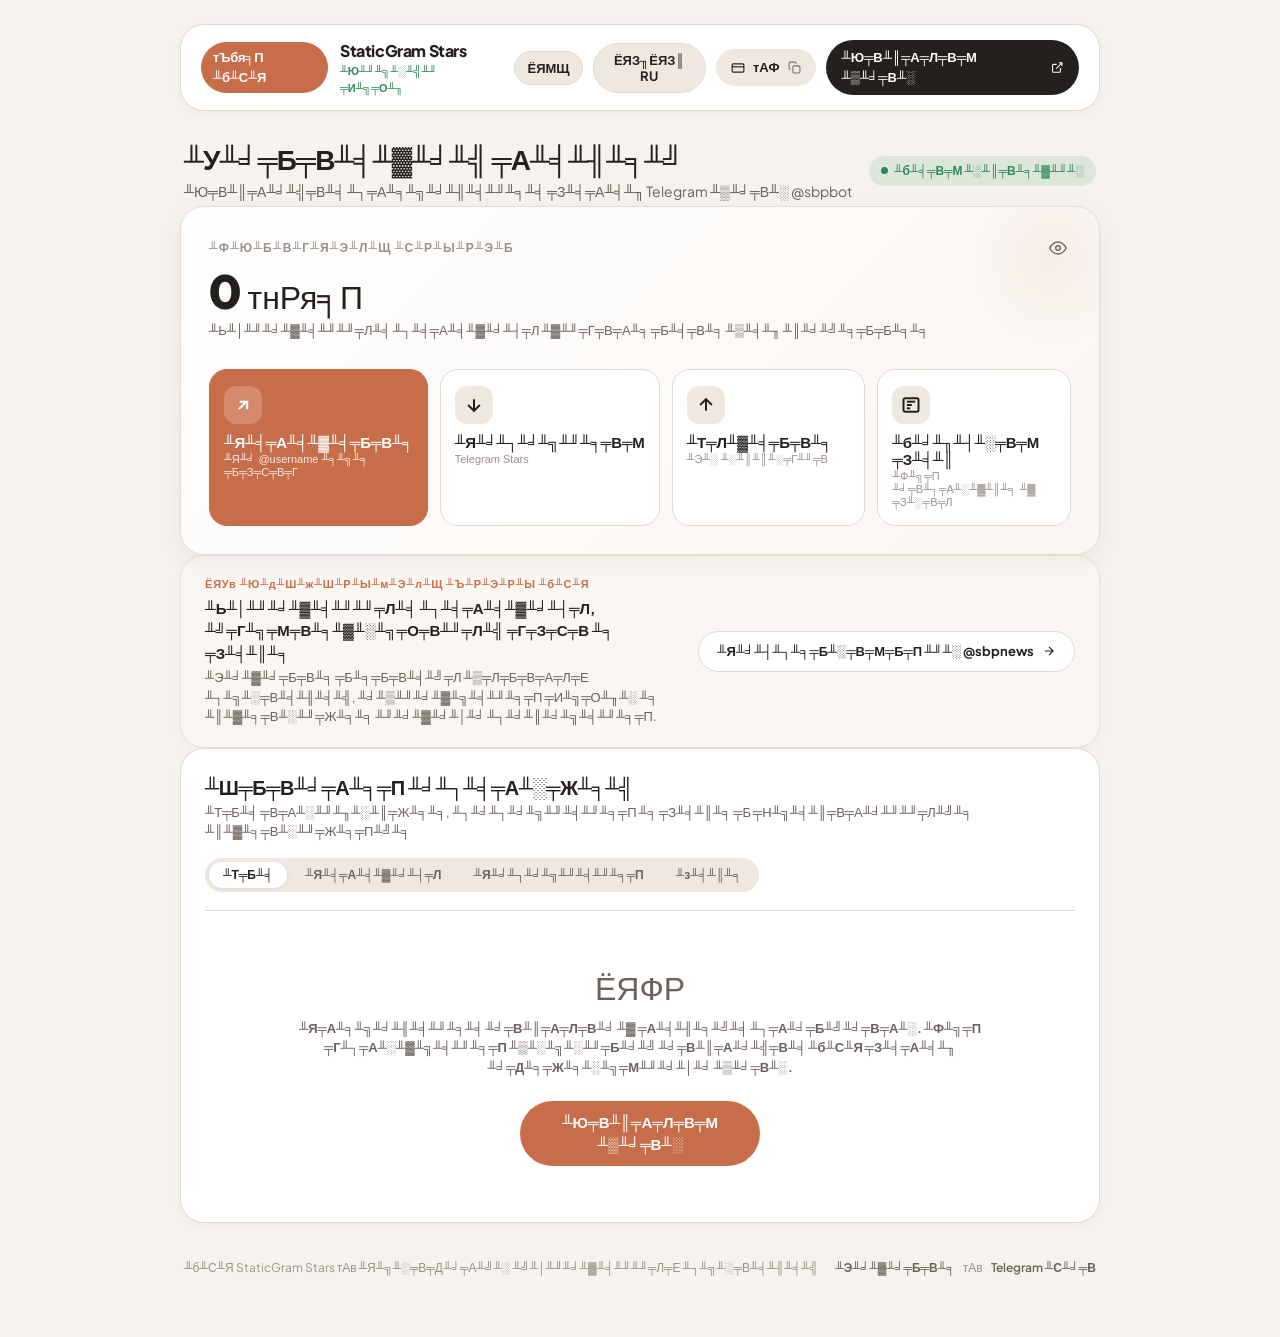
==== commit 3f8fa1e1: "Add Black Theme, Language Switcher (RU/EN), and In-App Stars Checkout" ====
--- a/index.html
+++ b/index.html
@@ -19,20 +19,32 @@
       <div class="nav-brand">
         <div class="brand-badge">тЪбя╕П ╨б╨С╨Я</div>
         <div class="brand-text">
-          <span class="brand-name">StaticGram Stars</span>
-          <span class="brand-status">╨Ю╨╜╨╗╨░╨╣╨╜ ╤И╨╗╤О╨╖</span>
+          <span class="brand-name" data-i18n="brandName">StaticGram Stars</span>
+          <span class="brand-status" data-i18n="brandStatus">╨Ю╨╜╨╗╨░╨╣╨╜ ╤И╨╗╤О╨╖</span>
         </div>
       </div>
 
       <div class="nav-actions">
+        <!-- Theme Toggle -->
+        <button class="nav-icon-btn" id="btnThemeToggle" title="╨б╨╝╨╡╨╜╨╕╤В╤М ╤В╨╡╨╝╤Г">
+          <span id="themeIcon">ЁЯМЩ</span>
+        </button>
+
+        <!-- Language Switcher -->
+        <button class="nav-lang-btn" id="btnLangToggle" title="╨б╨╝╨╡╨╜╨╕╤В╤М ╤П╨╖╤Л╨║">
+          <span id="langLabel">ЁЯЗ╖ЁЯЗ║ RU</span>
+        </button>
+
+        <!-- Account Pill -->
         <div class="account-pill" id="accountBadge" title="╨Э╨░╨╢╨╝╨╕╤В╨╡, ╤З╤В╨╛╨▒╤Л ╤Б╨║╨╛╨┐╨╕╤А╨╛╨▓╨░╤В╤М ╨╜╨╛╨╝╨╡╤А ╤Б╤З╤С╤В╨░">
           <svg width="14" height="14" viewBox="0 0 24 24" fill="none" stroke="currentColor" stroke-width="2"><rect x="2" y="5" width="20" height="14" rx="2"/><line x1="2" y1="10" x2="22" y2="10"/></svg>
-          <span id="accountNumberDisplay">╨Ч╨░╨│╤А╤Г╨╖╨║╨░...</span>
+          <span id="accountNumberDisplay">...</span>
           <svg class="copy-icon" width="13" height="13" viewBox="0 0 24 24" fill="none" stroke="currentColor" stroke-width="2"><rect x="9" y="9" width="13" height="13" rx="2" ry="2"/><path d="M5 15H4a2 2 0 0 1-2-2V4a2 2 0 0 1 2-2h9a2 2 0 0 1 2 2v1"/></svg>
         </div>
 
+        <!-- Bot Link -->
         <a href="https://staticgram.top/sbpbot" target="_blank" class="btn-bot-link">
-          <span>╨Ю╤В╨║╤А╤Л╤В╤М ╨▒╨╛╤В╨░</span>
+          <span data-i18n="openBot">╨С╨╛╤В</span>
           <svg width="13" height="13" viewBox="0 0 24 24" fill="none" stroke="currentColor" stroke-width="2"><path d="M18 13v6a2 2 0 0 1-2 2H5a2 2 0 0 1-2-2V8a2 2 0 0 1 2-2h6M15 3h6v6M10 14L21 3"/></svg>
         </a>
       </div>
@@ -49,7 +61,7 @@
         </div>
         <div class="connection-status">
           <span class="status-dot"></span>
-          <span>╨б╨╡╤В╤М ╨░╨║╤В╨╕╨▓╨╜╨░</span>
+          <span data-i18n="networkActive">╨б╨╡╤В╤М ╨░╨║╤В╨╕╨▓╨╜╨░</span>
         </div>
       </section>
 
@@ -57,7 +69,7 @@
       <section class="card balance-card">
         <div class="balance-card-header">
           <div class="balance-title-row">
-            <span class="balance-label">╨Ф╨Ю╨б╨в╨г╨Я╨Э╨л╨Щ ╨С╨Р╨Ы╨Р╨Э╨б</span>
+            <span class="balance-label" data-i18n="balanceLabel">╨Ф╨Ю╨б╨в╨г╨Я╨Э╨л╨Щ ╨С╨Р╨Ы╨Р╨Э╨б</span>
             <button class="icon-toggle-btn" id="btnToggleBalance" title="╨б╨║╤А╤Л╤В╤М/╨┐╨╛╨║╨░╨╖╨░╤В╤М ╨▒╨░╨╗╨░╨╜╤Б">
               <svg id="eyeIcon" width="18" height="18" viewBox="0 0 24 24" fill="none" stroke="currentColor" stroke-width="2"><path d="M1 12s4-8 11-8 11 8 11 8-4 8-11 8-11-8-11-8z"/><circle cx="12" cy="12" r="3"/></svg>
             </button>
@@ -66,16 +78,16 @@
             <span class="balance-number" id="balanceValue">0</span>
             <span class="balance-unit">тнРя╕П</span>
           </div>
-          <div class="balance-sub">╨Ь╨│╨╜╨╛╨▓╨╡╨╜╨╜╤Л╨╡ ╨┐╨╡╤А╨╡╨▓╨╛╨┤╤Л ╨▓╨╜╤Г╤В╤А╨╕ ╤Б╨╡╤В╨╕ ╨▒╨╡╨╖ ╨║╨╛╨╝╨╕╤Б╤Б╨╕╨╕</div>
+          <div class="balance-sub" data-i18n="balanceSub">╨Ь╨│╨╜╨╛╨▓╨╡╨╜╨╜╤Л╨╡ ╨┐╨╡╤А╨╡╨▓╨╛╨┤╤Л ╨▓╨╜╤Г╤В╤А╨╕ ╤Б╨╡╤В╨╕ ╨▒╨╡╨╖ ╨║╨╛╨╝╨╕╤Б╤Б╨╕╨╕</div>
         </div>
 
         <!-- Escrow Reservation Bar -->
         <div class="escrow-strip" id="escrowStrip">
           <div class="escrow-info">
-            <span class="escrow-badge">╨Т ╤А╨╡╨╖╨╡╤А╨▓╨╡</span>
-            <span class="escrow-text">╨Р╨║╤В╨╕╨▓╨╜╤Л╨╡ ╤А╨╡╨╖╨╡╤А╨▓╤Л: <b id="escrowTotal">0 тнРя╕П</b></span>
-          </div>
-          <button class="btn-escrow-action" id="btnFilterCheques">╨б╨╝╨╛╤В╤А╨╡╤В╤М ╤З╨╡╨║╨╕</button>
+            <span class="escrow-badge" data-i18n="inEscrow">╨Т ╤А╨╡╨╖╨╡╤А╨▓╨╡</span>
+            <span class="escrow-text" id="escrowText">╨Р╨║╤В╨╕╨▓╨╜╤Л╨╡ ╤А╨╡╨╖╨╡╤А╨▓╤Л: <b id="escrowTotal">0 тнРя╕П</b></span>
+          </div>
+          <button class="btn-escrow-action" id="btnFilterCheques" data-i18n="viewCheques">╨б╨╝╨╛╤В╤А╨╡╤В╤М ╤З╨╡╨║╨╕</button>
         </div>
 
         <!-- Action Buttons Grid -->
@@ -85,8 +97,8 @@
               <svg width="20" height="20" viewBox="0 0 24 24" fill="none" stroke="currentColor" stroke-width="2.4"><path d="M7 17l9.2-9.2M17 17V8H8"/></svg>
             </div>
             <div class="action-labels">
-              <span class="action-title">╨Я╨╡╤А╨╡╨▓╨╡╤Б╤В╨╕</span>
-              <span class="action-caption">╨Я╨╛ @username ╨╕╨╗╨╕ ╤Б╤З╤С╤В╤Г</span>
+              <span class="action-title" data-i18n="actionTransfer">╨Я╨╡╤А╨╡╨▓╨╡╤Б╤В╨╕</span>
+              <span class="action-caption" data-i18n="actionTransferCaption">╨Я╨╛ @username ╨╕╨╗╨╕ ╤Б╤З╤С╤В╤Г</span>
             </div>
           </button>
 
@@ -95,8 +107,8 @@
               <svg width="20" height="20" viewBox="0 0 24 24" fill="none" stroke="currentColor" stroke-width="2.4"><path d="M12 5v14M5 12l7 7 7-7"/></svg>
             </div>
             <div class="action-labels">
-              <span class="action-title">╨Я╨╛╨┐╨╛╨╗╨╜╨╕╤В╤М</span>
-              <span class="action-caption">Telegram Stars</span>
+              <span class="action-title" data-i18n="actionDeposit">╨Я╨╛╨┐╨╛╨╗╨╜╨╕╤В╤М</span>
+              <span class="action-caption" data-i18n="actionDepositCaption">Telegram Stars</span>
             </div>
           </button>
 
@@ -105,8 +117,8 @@
               <svg width="20" height="20" viewBox="0 0 24 24" fill="none" stroke="currentColor" stroke-width="2.4"><path d="M12 19V5M5 12l7-7 7 7"/></svg>
             </div>
             <div class="action-labels">
-              <span class="action-title">╨Т╤Л╨▓╨╡╤Б╤В╨╕</span>
-              <span class="action-caption">╨Э╨░ ╨░╨║╨║╨░╤Г╨╜╤В</span>
+              <span class="action-title" data-i18n="actionWithdraw">╨Т╤Л╨▓╨╡╤Б╤В╨╕</span>
+              <span class="action-caption" data-i18n="actionWithdrawCaption">╨Э╨░ ╨░╨║╨║╨░╤Г╨╜╤В</span>
             </div>
           </button>
 
@@ -115,8 +127,8 @@
               <svg width="20" height="20" viewBox="0 0 24 24" fill="none" stroke="currentColor" stroke-width="2.4"><rect x="3" y="4" width="18" height="16" rx="2"/><line x1="7" y1="8" x2="17" y2="8"/><line x1="7" y1="12" x2="13" y2="12"/><line x1="7" y1="16" x2="11" y2="16"/></svg>
             </div>
             <div class="action-labels">
-              <span class="action-title">╨б╨╛╨╖╨┤╨░╤В╤М ╤З╨╡╨║</span>
-              <span class="action-caption">╨Ф╨╗╤П ╨╛╤В╨┐╤А╨░╨▓╨║╨╕ ╨▓ ╤З╨░╤В╤Л</span>
+              <span class="action-title" data-i18n="actionCheque">╨б╨╛╨╖╨┤╨░╤В╤М ╤З╨╡╨║</span>
+              <span class="action-caption" data-i18n="actionChequeCaption">╨Ф╨╗╤П ╨╛╤В╨┐╤А╨░╨▓╨║╨╕ ╨▓ ╤З╨░╤В╤Л</span>
             </div>
           </button>
         </div>
@@ -125,12 +137,12 @@
       <!-- Announcement / Channel Card -->
       <section class="card news-card">
         <div class="news-content">
-          <div class="news-tag">ЁЯУв ╨Ю╨д╨Ш╨ж╨Ш╨Р╨Ы╨м╨Э╨л╨Щ ╨Ъ╨Р╨Э╨Р╨Ы ╨б╨С╨Я</div>
-          <div class="news-title">╨Ь╨│╨╜╨╛╨▓╨╡╨╜╨╜╤Л╨╡ ╨┐╨╡╤А╨╡╨▓╨╛╨┤╤Л, ╨╝╤Г╨╗╤М╤В╨╕╨▓╨░╨╗╤О╤В╨╜╤Л╨╣ ╤Г╤З╤С╤В ╨╕ ╤З╨╡╨║╨╕</div>
-          <div class="news-desc">╨Э╨╛╨▓╨╛╤Б╤В╨╕ ╤Б╨╕╤Б╤В╨╡╨╝╤Л ╨▒╤Л╤Б╤В╤А╤Л╤Е ╨┐╨╗╨░╤В╨╡╨╢╨╡╨╣, ╨╛╨▒╨╜╨╛╨▓╨╗╨╡╨╜╨╕╤П ╤И╨╗╤О╨╖╨░ ╨╕ ╨║╨▓╨╕╤В╨░╨╜╤Ж╨╕╨╕ ╨╜╨╛╨▓╨╛╨│╨╛ ╨┐╨╛╨║╨╛╨╗╨╡╨╜╨╕╤П.</div>
+          <div class="news-tag" data-i18n="newsTag">ЁЯУв ╨Ю╨д╨Ш╨ж╨Ш╨Р╨Ы╨м╨Э╨л╨Щ ╨Ъ╨Р╨Э╨Р╨Ы ╨б╨С╨Я</div>
+          <div class="news-title" data-i18n="newsTitle">╨Ь╨│╨╜╨╛╨▓╨╡╨╜╨╜╤Л╨╡ ╨┐╨╡╤А╨╡╨▓╨╛╨┤╤Л, ╨╝╤Г╨╗╤М╤В╨╕╨▓╨░╨╗╤О╤В╨╜╤Л╨╣ ╤Г╤З╤С╤В ╨╕ ╤З╨╡╨║╨╕</div>
+          <div class="news-desc" data-i18n="newsDesc">╨Э╨╛╨▓╨╛╤Б╤В╨╕ ╤Б╨╕╤Б╤В╨╡╨╝╤Л ╨▒╤Л╤Б╤В╤А╤Л╤Е ╨┐╨╗╨░╤В╨╡╨╢╨╡╨╣, ╨╛╨▒╨╜╨╛╨▓╨╗╨╡╨╜╨╕╤П ╤И╨╗╤О╨╖╨░ ╨╕ ╨║╨▓╨╕╤В╨░╨╜╤Ж╨╕╨╕ ╨╜╨╛╨▓╨╛╨│╨╛ ╨┐╨╛╨║╨╛╨╗╨╡╨╜╨╕╤П.</div>
         </div>
         <a href="https://staticgram.top/sbpnews" target="_blank" class="btn-news-link">
-          <span>╨Я╨╛╨┤╨┐╨╕╤Б╨░╤В╤М╤Б╤П ╨╜╨░ @sbpnews</span>
+          <span data-i18n="newsBtn">╨Я╨╛╨┤╨┐╨╕╤Б╨░╤В╤М╤Б╤П ╨╜╨░ @sbpnews</span>
           <svg width="14" height="14" viewBox="0 0 24 24" fill="none" stroke="currentColor" stroke-width="2"><path d="M5 12h14M12 5l7 7-7 7"/></svg>
         </a>
       </section>
@@ -139,19 +151,19 @@
       <section class="card history-card">
         <div class="history-header">
           <div>
-            <h2 class="history-title">╨Ш╤Б╤В╨╛╤А╨╕╤П ╨╛╨┐╨╡╤А╨░╤Ж╨╕╨╣</h2>
-            <p class="history-subtitle">╨Т╤Б╨╡ ╤В╤А╨░╨╜╨╖╨░╨║╤Ж╨╕╨╕, ╨┐╨╛╨┐╨╛╨╗╨╜╨╡╨╜╨╕╤П ╨╕ ╤З╨╡╨║╨╕ ╤Б ╤Н╨╗╨╡╨║╤В╤А╨╛╨╜╨╜╤Л╨╝╨╕ ╨║╨▓╨╕╤В╨░╨╜╤Ж╨╕╤П╨╝╨╕</p>
+            <h2 class="history-title" data-i18n="historyTitle">╨Ш╤Б╤В╨╛╤А╨╕╤П ╨╛╨┐╨╡╤А╨░╤Ж╨╕╨╣</h2>
+            <p class="history-subtitle" data-i18n="historySub">╨Т╤Б╨╡ ╤В╤А╨░╨╜╨╖╨░╨║╤Ж╨╕╨╕, ╨┐╨╛╨┐╨╛╨╗╨╜╨╡╨╜╨╕╤П ╨╕ ╤З╨╡╨║╨╕ ╤Б ╤Н╨╗╨╡╨║╤В╤А╨╛╨╜╨╜╤Л╨╝╨╕ ╨║╨▓╨╕╤В╨░╨╜╤Ж╨╕╤П╨╝╨╕</p>
           </div>
           <div class="filters-wrap">
-            <button class="filter-tab active" data-filter="all">╨Т╤Б╨╡</button>
-            <button class="filter-tab" data-filter="transfer">╨Я╨╡╤А╨╡╨▓╨╛╨┤╤Л</button>
-            <button class="filter-tab" data-filter="deposit">╨Я╨╛╨┐╨╛╨╗╨╜╨╡╨╜╨╕╤П</button>
-            <button class="filter-tab" data-filter="cheque">╨з╨╡╨║╨╕</button>
+            <button class="filter-tab active" data-filter="all" data-i18n="filterAll">╨Т╤Б╨╡</button>
+            <button class="filter-tab" data-filter="transfer" data-i18n="filterTransfer">╨Я╨╡╤А╨╡╨▓╨╛╨┤╤Л</button>
+            <button class="filter-tab" data-filter="deposit" data-i18n="filterDeposit">╨Я╨╛╨┐╨╛╨╗╨╜╨╡╨╜╨╕╤П</button>
+            <button class="filter-tab" data-filter="cheque" data-i18n="filterCheque">╨з╨╡╨║╨╕</button>
           </div>
         </div>
 
         <div class="transaction-list" id="transactionList">
-          <div style="text-align: center; padding: 32px 16px; color: var(--text-tertiary); font-size: 13px;">
+          <div style="text-align: center; padding: 32px 16px; color: var(--text-tertiary); font-size: 13px;" data-i18n="loadingOps">
             ╨Ч╨░╨│╤А╤Г╨╖╨║╨░ ╨╛╨┐╨╡╤А╨░╤Ж╨╕╨╣...
           </div>
         </div>
@@ -161,11 +173,11 @@
 
     <!-- Footer -->
     <footer class="footer">
-      <div>╨б╨С╨Я StaticGram Stars тАв ╨Я╨╗╨░╤В╤Д╨╛╤А╨╝╨░ ╨╝╨│╨╜╨╛╨▓╨╡╨╜╨╜╤Л╤Е ╨┐╨╗╨░╤В╨╡╨╢╨╡╨╣</div>
+      <div data-i18n="footerPlatform">╨б╨С╨Я StaticGram Stars тАв ╨Я╨╗╨░╤В╤Д╨╛╤А╨╝╨░ ╨╝╨│╨╜╨╛╨▓╨╡╨╜╨╜╤Л╤Е ╨┐╨╗╨░╤В╨╡╨╢╨╡╨╣</div>
       <div class="footer-links">
-        <a href="https://staticgram.top/sbpnews" target="_blank">╨Э╨╛╨▓╨╛╤Б╤В╨╕</a>
+        <a href="https://staticgram.top/sbpnews" target="_blank" data-i18n="footerNews">╨Э╨╛╨▓╨╛╤Б╤В╨╕</a>
         <span>тАв</span>
-        <a href="https://staticgram.top/sbpbot" target="_blank">Telegram ╨С╨╛╤В</a>
+        <a href="https://staticgram.top/sbpbot" target="_blank" data-i18n="footerBot">Telegram ╨С╨╛╤В</a>
       </div>
     </footer>
   </div>
@@ -174,16 +186,16 @@
   <div class="modal-backdrop" id="modalTransfer">
     <div class="modal-dialog">
       <div class="modal-header">
-        <h3>ЁЯТ╕ ╨Я╨╡╤А╨╡╨▓╨╛╨┤ ╨┐╨╛ ╨б╨С╨Я</h3>
+        <h3 data-i18n="modalTransferTitle">ЁЯТ╕ ╨Я╨╡╤А╨╡╨▓╨╛╨┤ ╨┐╨╛ ╨б╨С╨Я</h3>
         <button class="btn-close" onclick="closeModal('modalTransfer')">├Ч</button>
       </div>
       <div class="modal-body">
         <div class="form-group">
-          <label class="form-label">╨Я╨╛╨╗╤Г╤З╨░╤В╨╡╨╗╤М (@username, ID ╨╕╨╗╨╕ ╨╜╨╛╨╝╨╡╤А ╤Б╤З╤С╤В╨░ ╨б╨С╨Я)</label>
+          <label class="form-label" data-i18n="modalTransferRecipient">╨Я╨╛╨╗╤Г╤З╨░╤В╨╡╨╗╤М (@username, ID ╨╕╨╗╨╕ ╨╜╨╛╨╝╨╡╤А ╤Б╤З╤С╤В╨░ ╨б╨С╨Я)</label>
           <input type="text" class="form-control" id="transferRecipient" placeholder="@username ╨╕╨╗╨╕ ╨б╨С╨Я-XXXX-XXXX">
         </div>
         <div class="form-group">
-          <label class="form-label">╨б╤Г╨╝╨╝╨░ ╨┐╨╡╤А╨╡╨▓╨╛╨┤╨░ (тнРя╕П)</label>
+          <label class="form-label" data-i18n="modalTransferAmount">╨б╤Г╨╝╨╝╨░ ╨┐╨╡╤А╨╡╨▓╨╛╨┤╨░ (тнРя╕П)</label>
           <input type="number" class="form-control" id="transferAmount" placeholder="100" min="1">
           <div class="chips-row">
             <button type="button" class="chip-btn" onclick="setTransferAmount(50)">50 тнРя╕П</button>
@@ -193,43 +205,65 @@
           </div>
         </div>
         <div class="form-group">
-          <label class="form-label">╨Э╨░╨╖╨╜╨░╤З╨╡╨╜╨╕╨╡ ╨┐╨╗╨░╤В╨╡╨╢╨░ / ╨║╨╛╨╝╨╝╨╡╨╜╤В╨░╤А╨╕╨╣ (╨╜╨╡╨╛╨▒╤П╨╖╨░╤В╨╡╨╗╤М╨╜╨╛)</label>
+          <label class="form-label" data-i18n="modalTransferComment">╨Э╨░╨╖╨╜╨░╤З╨╡╨╜╨╕╨╡ ╨┐╨╗╨░╤В╨╡╨╢╨░ / ╨║╨╛╨╝╨╝╨╡╨╜╤В╨░╤А╨╕╨╣ (╨╜╨╡╨╛╨▒╤П╨╖╨░╤В╨╡╨╗╤М╨╜╨╛)</label>
           <input type="text" class="form-control" id="transferComment" placeholder="╨Я╨╡╤А╨╡╨▓╨╛╨┤ ╨┐╨╛ ╨б╨С╨Я">
         </div>
-        <button type="button" class="btn-submit" id="btnSubmitTransfer">╨Ю╤В╨┐╤А╨░╨▓╨╕╤В╤М ╨┐╨╡╤А╨╡╨▓╨╛╨┤</button>
-      </div>
-    </div>
-  </div>
-
-  <!-- Modal: Deposit -->
+        <button type="button" class="btn-submit" id="btnSubmitTransfer" data-i18n="modalTransferSubmit">╨Ю╤В╨┐╤А╨░╨▓╨╕╤В╤М ╨┐╨╡╤А╨╡╨▓╨╛╨┤</button>
+      </div>
+    </div>
+  </div>
+
+  <!-- Modal: Deposit (In-App Direct Stars Checkout) -->
   <div class="modal-backdrop" id="modalDeposit">
     <div class="modal-dialog">
       <div class="modal-header">
-        <h3>ЁЯУе ╨Я╨╛╨┐╨╛╨╗╨╜╨╡╨╜╨╕╨╡ ╤Б╤З╤С╤В╨░ Stars</h3>
+        <h3 data-i18n="modalDepositTitle">ЁЯУе ╨Я╨╛╨┐╨╛╨╗╨╜╨╡╨╜╨╕╨╡ ╤Б╤З╤С╤В╨░ Stars</h3>
         <button class="btn-close" onclick="closeModal('modalDeposit')">├Ч</button>
       </div>
       <div class="modal-body">
-        <p class="modal-desc">╨Т╤Л╨▒╨╡╤А╨╕╤В╨╡ ╨║╨╛╨╗╨╕╤З╨╡╤Б╤В╨▓╨╛ ╨╖╨▓╤С╨╖╨┤ ╨┤╨╗╤П ╨┐╨╛╨┐╨╛╨╗╨╜╨╡╨╜╨╕╤П ╤З╨╡╤А╨╡╨╖ ╨╛╤Д╨╕╤Ж╨╕╨░╨╗╤М╨╜╤Л╨╣ ╨┐╨╗╨░╤В╤С╨╢╨╜╤Л╨╣ ╤И╨╗╤О╨╖ Telegram Stars (XTR):</p>
+        <p class="modal-desc" data-i18n="modalDepositDesc">
+          ╨Ю╨┐╨╗╨░╤В╨░ ╨┐╤А╨╛╨╕╨╖╨▓╨╛╨┤╨╕╤В╤Б╤П ╨╝╨│╨╜╨╛╨▓╨╡╨╜╨╜╨╛ ╨┐╤А╤П╨╝╨╛ ╨▓ ╨┐╤А╨╕╨╗╨╛╨╢╨╡╨╜╨╕╨╕ ╤З╨╡╤А╨╡╨╖ ╨┐╨╗╨░╤В╤С╨╢╨╜╤Л╨╣ ╤И╨╗╤О╨╖ Telegram Stars (XTR):
+        </p>
+
+        <!-- Custom amount form inside Mini App -->
+        <div class="form-group" style="margin-top: 10px;">
+          <label class="form-label" data-i18n="modalDepositCustomLabel">╨Я╤А╨╛╨╕╨╖╨▓╨╛╨╗╤М╨╜╨░╤П ╤Б╤Г╨╝╨╝╨░ ╨╖╨▓╤С╨╖╨┤ (тнРя╕П)</label>
+          <div style="display: flex; gap: 8px;">
+            <input type="number" class="form-control" id="depositCustomInput" placeholder="╨Ю╤В 1 ╨┤╨╛ 100 000" min="1" max="100000" value="100">
+            <button type="button" class="btn-submit" id="btnPayCustomDeposit" style="width: auto; padding: 12px 22px; white-space: nowrap; margin-top: 0;" data-i18n="modalDepositBuy">
+              ╨Ъ╤Г╨┐╨╕╤В╤М
+            </button>
+          </div>
+        </div>
+
+        <div style="font-size: 11px; font-weight: 700; color: var(--text-tertiary); text-transform: uppercase; margin-top: 14px; margin-bottom: 6px;" data-i18n="modalDepositPresets">
+          ╨С╤Л╤Б╤В╤А╤Л╨╣ ╨▓╤Л╨▒╨╛╤А ╨┐╨░╨║╨╡╤В╨░:
+        </div>
+
         <div class="packages-grid">
           <button class="package-item" onclick="triggerDeposit(50)">
             <span class="pkg-stars">50 тнРя╕П</span>
-            <span class="pkg-buy">╨Я╨╛╨┐╨╛╨╗╨╜╨╕╤В╤М</span>
+            <span class="pkg-buy" data-i18n="modalDepositBuy">╨Ъ╤Г╨┐╨╕╤В╤М</span>
           </button>
           <button class="package-item" onclick="triggerDeposit(100)">
             <span class="pkg-stars">100 тнРя╕П</span>
-            <span class="pkg-buy">╨Я╨╛╨┐╨╛╨╗╨╜╨╕╤В╤М</span>
+            <span class="pkg-buy" data-i18n="modalDepositBuy">╨Ъ╤Г╨┐╨╕╤В╤М</span>
           </button>
           <button class="package-item" onclick="triggerDeposit(250)">
             <span class="pkg-stars">250 тнРя╕П</span>
-            <span class="pkg-buy">╨Я╨╛╨┐╨╛╨╗╨╜╨╕╤В╤М</span>
+            <span class="pkg-buy" data-i18n="modalDepositBuy">╨Ъ╤Г╨┐╨╕╤В╤М</span>
           </button>
           <button class="package-item" onclick="triggerDeposit(500)">
             <span class="pkg-stars">500 тнРя╕П</span>
-            <span class="pkg-buy">╨Я╨╛╨┐╨╛╨╗╨╜╨╕╤В╤М</span>
+            <span class="pkg-buy" data-i18n="modalDepositBuy">╨Ъ╤Г╨┐╨╕╤В╤М</span>
           </button>
           <button class="package-item highlight" onclick="triggerDeposit(1500)">
             <span class="pkg-stars">1,500 тнРя╕П</span>
-            <span class="pkg-buy">╨Я╨╛╨┐╨╛╨╗╨╜╨╕╤В╤М</span>
+            <span class="pkg-buy" data-i18n="modalDepositBuy">╨Ъ╤Г╨┐╨╕╤В╤М</span>
+          </button>
+          <button class="package-item" onclick="triggerDeposit(5000)">
+            <span class="pkg-stars">5,000 тнРя╕П</span>
+            <span class="pkg-buy" data-i18n="modalDepositBuy">╨Ъ╤Г╨┐╨╕╤В╤М</span>
           </button>
         </div>
       </div>
@@ -240,13 +274,15 @@
   <div class="modal-backdrop" id="modalWithdraw">
     <div class="modal-dialog">
       <div class="modal-header">
-        <h3>ЁЯУд ╨Т╤Л╨▓╨╛╨┤ ╨╖╨▓╤С╨╖╨┤ Stars</h3>
+        <h3 data-i18n="modalWithdrawTitle">ЁЯУд ╨Т╤Л╨▓╨╛╨┤ ╨╖╨▓╤С╨╖╨┤ Stars</h3>
         <button class="btn-close" onclick="closeModal('modalWithdraw')">├Ч</button>
       </div>
       <div class="modal-body">
-        <p class="modal-desc">╨Ф╨╗╤П ╨┐╤А╤П╨╝╨╛╨│╨╛ ╨▓╤Л╨▓╨╛╨┤╨░ ╨╖╨▓╤С╨╖╨┤ ╨╕╤Б╨┐╨╛╨╗╤М╨╖╤Г╨╣╤В╨╡ ╨║╨╛╨╝╨░╨╜╨┤╤Г <code>/withdraw</code> ╨▓ Telegram-╨▒╨╛╤В╨╡ ╨╗╨╕╨▒╨╛ ╨╛╤В╨┐╤А╨░╨▓╤М╤В╨╡ ╨┐╨╡╤А╨╡╨▓╨╛╨┤ ╨╜╨░ ╨╜╤Г╨╢╨╜╤Л╨╣ ╨░╨║╨║╨░╤Г╨╜╤В ╨б╨С╨Я.</p>
+        <p class="modal-desc" data-i18n="modalWithdrawDesc">
+          ╨Ф╨╗╤П ╨┐╤А╤П╨╝╨╛╨│╨╛ ╨▓╤Л╨▓╨╛╨┤╨░ ╨╖╨▓╤С╨╖╨┤ ╨╕╤Б╨┐╨╛╨╗╤М╨╖╤Г╨╣╤В╨╡ ╨║╨╛╨╝╨░╨╜╨┤╤Г /withdraw ╨▓ Telegram-╨▒╨╛╤В╨╡ ╨╗╨╕╨▒╨╛ ╨╛╤В╨┐╤А╨░╨▓╤М╤В╨╡ ╨┐╨╡╤А╨╡╨▓╨╛╨┤ ╨╜╨░ ╨╜╤Г╨╢╨╜╤Л╨╣ ╨░╨║╨║╨░╤Г╨╜╤В ╨б╨С╨Я.
+        </p>
         <div style="margin-top: 14px;">
-          <a href="https://staticgram.top/sbpbot?start=withdraw" target="_blank" class="btn-submit" style="display: block; text-align: center; text-decoration: none;">
+          <a href="https://staticgram.top/sbpbot?start=withdraw" target="_blank" class="btn-submit" style="display: block; text-align: center; text-decoration: none;" data-i18n="modalWithdrawBtn">
             ╨Я╨╡╤А╨╡╨╣╤В╨╕ ╨║ ╨▓╤Л╨▓╨╛╨┤╤Г ╨▓ ╨▒╨╛╤В╨╡
           </a>
         </div>
@@ -258,30 +294,30 @@
   <div class="modal-backdrop" id="modalCheque">
     <div class="modal-dialog">
       <div class="modal-header">
-        <h3>ЁЯз╛ ╨б╨╛╨╖╨┤╨░╤В╤М ╤З╨╡╨║ ╨б╨С╨Я</h3>
+        <h3 data-i18n="modalChequeTitle">ЁЯз╛ ╨б╨╛╨╖╨┤╨░╤В╤М ╤З╨╡╨║ ╨б╨С╨Я</h3>
         <button class="btn-close" onclick="closeModal('modalCheque')">├Ч</button>
       </div>
       <div class="modal-body">
         <div class="form-group">
-          <label class="form-label">╨Э╨╛╨╝╨╕╨╜╨░╨╗ ╤З╨╡╨║╨░ (тнРя╕П)</label>
+          <label class="form-label" data-i18n="modalChequeAmount">╨Э╨╛╨╝╨╕╨╜╨░╨╗ ╤З╨╡╨║╨░ (тнРя╕П)</label>
           <input type="number" class="form-control" id="chequeAmount" placeholder="50" min="1">
         </div>
         <div class="form-group">
-          <label class="form-label">╨в╨╕╨┐ ╤З╨╡╨║╨░</label>
+          <label class="form-label" data-i18n="modalChequeType">╨в╨╕╨┐ ╤З╨╡╨║╨░</label>
           <select class="form-control" id="chequeTarget">
-            <option value="any">ЁЯМР ╨Ф╨╗╤П ╨▓╤Б╨╡╤Е (╨░╨║╤В╨╕╨▓╨╕╤А╤Г╨╡╤В ╨┐╨╡╤А╨▓╤Л╨╣ ╨╜╨░╨╢╨░╨▓╤И╨╕╨╣ ╨▓ ╤З╨░╤В╨╡)</option>
-            <option value="user">ЁЯФТ ╨Ш╨╝╨╡╨╜╨╜╨╛╨╣ ╤З╨╡╨║ (╤В╨╛╨╗╤М╨║╨╛ ╨┤╨╗╤П ╤Г╨║╨░╨╖╨░╨╜╨╜╨╛╨│╨╛ @username)</option>
+            <option value="any" data-i18n="modalChequeAny">ЁЯМР ╨Ф╨╗╤П ╨▓╤Б╨╡╤Е (╨░╨║╤В╨╕╨▓╨╕╤А╤Г╨╡╤В ╨┐╨╡╤А╨▓╤Л╨╣ ╨╜╨░╨╢╨░╨▓╤И╨╕╨╣ ╨▓ ╤З╨░╤В╨╡)</option>
+            <option value="user" data-i18n="modalChequeUser">ЁЯФТ ╨Ш╨╝╨╡╨╜╨╜╨╛╨╣ ╤З╨╡╨║ (╤В╨╛╨╗╤М╨║╨╛ ╨┤╨╗╤П ╤Г╨║╨░╨╖╨░╨╜╨╜╨╛╨│╨╛ @username)</option>
           </select>
         </div>
         <div class="form-group" id="chequeTargetUserGroup" style="display: none;">
-          <label class="form-label">╨Ш╨╝╤П ╨┐╨╛╨╗╤М╨╖╨╛╨▓╨░╤В╨╡╨╗╤П ╨┐╨╛╨╗╤Г╤З╨░╤В╨╡╨╗╤П</label>
+          <label class="form-label" data-i18n="modalChequeRecipient">╨Ш╨╝╤П ╨┐╨╛╨╗╤М╨╖╨╛╨▓╨░╤В╨╡╨╗╤П ╨┐╨╛╨╗╤Г╤З╨░╤В╨╡╨╗╤П</label>
           <input type="text" class="form-control" id="chequeRecipient" placeholder="@username">
         </div>
         <div class="form-group">
-          <label class="form-label">╨Ъ╨╛╨╝╨╝╨╡╨╜╤В╨░╤А╨╕╨╣ ╨║ ╤З╨╡╨║╤Г</label>
+          <label class="form-label" data-i18n="modalChequeComment">╨Ъ╨╛╨╝╨╝╨╡╨╜╤В╨░╤А╨╕╨╣ ╨║ ╤З╨╡╨║╤Г</label>
           <input type="text" class="form-control" id="chequeComment" placeholder="╨б╨С╨Я ╨▒╨╛╨╜╤Г╤Б">
         </div>
-        <button type="button" class="btn-submit" id="btnSubmitCheque">╨б╨│╨╡╨╜╨╡╤А╨╕╤А╨╛╨▓╨░╤В╤М ╤З╨╡╨║</button>
+        <button type="button" class="btn-submit" id="btnSubmitCheque" data-i18n="modalChequeSubmit">╨б╨│╨╡╨╜╨╡╤А╨╕╤А╨╛╨▓╨░╤В╤М ╤З╨╡╨║</button>
       </div>
     </div>
   </div>
@@ -290,18 +326,20 @@
   <div class="modal-backdrop" id="modalChequeResult">
     <div class="modal-dialog">
       <div class="modal-header">
-        <h3>ЁЯОЙ ╨з╨╡╨║ ╤Г╤Б╨┐╨╡╤И╨╜╨╛ ╤Б╨╛╨╖╨┤╨░╨╜!</h3>
+        <h3 data-i18n="modalChequeResultTitle">ЁЯОЙ ╨з╨╡╨║ ╤Г╤Б╨┐╨╡╤И╨╜╨╛ ╤Б╨╛╨╖╨┤╨░╨╜!</h3>
         <button class="btn-close" onclick="closeModal('modalChequeResult')">├Ч</button>
       </div>
       <div class="modal-body">
-        <p class="modal-desc">╨Ч╨▓╤С╨╖╨┤╤Л ╨╖╨░╤А╨╡╨╖╨╡╤А╨▓╨╕╤А╨╛╨▓╨░╨╜╤Л ╨▓ Escrow. ╨Ю╤В╨┐╤А╨░╨▓╤М╤В╨╡ ╤Б╤Б╤Л╨╗╨║╤Г ╨╜╨░ ╤З╨╡╨║ ╨▓ ╨╗╤О╨▒╨╛╨╣ ╤З╨░╤В Telegram:</p>
-        <div class="form-group">
-          <label class="form-label">╨б╤Б╤Л╨╗╨║╨░ ╨╜╨░ ╨░╨║╤В╨╕╨▓╨░╤Ж╨╕╤О ╤З╨╡╨║╨░</label>
+        <p class="modal-desc" data-i18n="modalChequeResultDesc">
+          ╨Ч╨▓╤С╨╖╨┤╤Л ╨╖╨░╤А╨╡╨╖╨╡╤А╨▓╨╕╤А╨╛╨▓╨░╨╜╤Л ╨▓ Escrow. ╨Ю╤В╨┐╤А╨░╨▓╤М╤В╨╡ ╤Б╤Б╤Л╨╗╨║╤Г ╨╜╨░ ╤З╨╡╨║ ╨▓ ╨╗╤О╨▒╨╛╨╣ ╤З╨░╤В Telegram:
+        </p>
+        <div class="form-group">
+          <label class="form-label" data-i18n="modalChequeResultLink">╨б╤Б╤Л╨╗╨║╨░ ╨╜╨░ ╨░╨║╤В╨╕╨▓╨░╤Ж╨╕╤О ╤З╨╡╨║╨░</label>
           <input type="text" class="form-control" id="createdChequeUrl" readonly style="font-family: monospace; font-size: 13px;">
         </div>
         <div style="display: flex; gap: 10px; margin-top: 14px;">
-          <button type="button" class="btn-submit" id="btnCopyChequeLink" style="flex: 1;">╨б╨║╨╛╨┐╨╕╤А╨╛╨▓╨░╤В╤М ╤Б╤Б╤Л╨╗╨║╤Г</button>
-          <button type="button" class="btn-submit" id="btnShareChequeLink" style="flex: 1; background: #2E8B57;">╨Ю╤В╨┐╤А╨░╨▓╨╕╤В╤М ╨▓ ╤З╨░╤В</button>
+          <button type="button" class="btn-submit" id="btnCopyChequeLink" style="flex: 1;" data-i18n="modalChequeResultCopy">╨б╨║╨╛╨┐╨╕╤А╨╛╨▓╨░╤В╤М ╤Б╤Б╤Л╨╗╨║╤Г</button>
+          <button type="button" class="btn-submit" id="btnShareChequeLink" style="flex: 1; background: #2E8B57;" data-i18n="modalChequeResultShare">╨Ю╤В╨┐╤А╨░╨▓╨╕╤В╤М ╨▓ ╤З╨░╤В</button>
         </div>
       </div>
     </div>
@@ -311,14 +349,14 @@
   <div class="modal-backdrop" id="modalReceipt">
     <div class="modal-dialog receipt-dialog">
       <div class="modal-header">
-        <h3>╨н╨╗╨╡╨║╤В╤А╨╛╨╜╨╜╤Л╨╣ ╤З╨╡╨║</h3>
+        <h3 data-i18n="modalReceiptTitle">╨н╨╗╨╡╨║╤В╤А╨╛╨╜╨╜╤Л╨╣ ╤З╨╡╨║</h3>
         <button class="btn-close" onclick="closeModal('modalReceipt')">├Ч</button>
       </div>
       <div class="receipt-box" id="receiptContent">
         <!-- Rendered via JS -->
       </div>
       <div class="receipt-actions">
-        <button class="btn-submit" onclick="copyReceiptText()">╨б╨║╨╛╨┐╨╕╤А╨╛╨▓╨░╤В╤М ╨┤╨░╨╜╨╜╤Л╨╡ ╤З╨╡╨║╨░</button>
+        <button class="btn-submit" onclick="copyReceiptText()" data-i18n="modalReceiptCopy">╨б╨║╨╛╨┐╨╕╤А╨╛╨▓╨░╤В╤М ╨┤╨░╨╜╨╜╤Л╨╡ ╤З╨╡╨║╨░</button>
       </div>
     </div>
   </div>
--- a/style.css
+++ b/style.css
@@ -39,6 +39,37 @@
   --radius-pill: 9999px;
 }
 
+/* ============================================================
+   DARK THEME (Material Dark / Deep OLED Black Palette)
+   ============================================================ */
+:root[data-theme="dark"] {
+  --bg-page: #0C0A09;
+  --surface: #191614;
+  --surface-alt: #262220;
+  --surface-card: #201C1A;
+  --surface-hover: #2F2A27;
+  --border-subtle: #332D29;
+  --border-focus: #E07A5F;
+
+  --accent-primary: #E07A5F;
+  --accent-primary-hover: #EB866B;
+  --accent-soft: rgba(224, 122, 95, 0.16);
+  --accent-contrast: #FFFFFF;
+
+  --text-main: #F7F5F3;
+  --text-secondary: #ADA59E;
+  --text-tertiary: #7D756E;
+
+  --green-positive: #4ADE80;
+  --green-soft: rgba(74, 222, 128, 0.14);
+  --red-negative: #F87171;
+  --red-soft: rgba(248, 113, 113, 0.14);
+
+  --shadow-sm: 0 2px 8px rgba(0, 0, 0, 0.4);
+  --shadow-md: 0 8px 24px rgba(0, 0, 0, 0.5);
+  --shadow-lg: 0 16px 40px rgba(0, 0, 0, 0.6);
+}
+
 /* Global Reset */
 * {
   box-sizing: border-box;
@@ -141,6 +172,33 @@
 
 .account-pill:active {
   transform: scale(0.98);
+}
+
+.nav-icon-btn, .nav-lang-btn {
+  display: inline-flex;
+  align-items: center;
+  justify-content: center;
+  gap: 5px;
+  background: var(--surface-alt);
+  color: var(--text-main);
+  border: 1px solid var(--border-subtle);
+  border-radius: var(--radius-pill);
+  padding: 8px 12px;
+  font-size: 13px;
+  font-weight: 700;
+  cursor: pointer;
+  transition: all 0.2s ease;
+  font-family: inherit;
+  user-select: none;
+}
+
+.nav-icon-btn:hover, .nav-lang-btn:hover {
+  background: var(--surface-hover);
+  border-color: var(--border-focus);
+}
+
+.nav-icon-btn:active, .nav-lang-btn:active {
+  transform: scale(0.96);
 }
 
 .copy-icon {
@@ -945,7 +1003,21 @@
   }
 
   .navbar {
-    padding: 12px 14px;
+    padding: 10px 12px;
+  }
+
+  .nav-actions {
+    gap: 5px;
+  }
+
+  .account-pill {
+    padding: 6px 10px;
+    font-size: 11px;
+  }
+
+  .nav-icon-btn, .nav-lang-btn {
+    padding: 6px 8px;
+    font-size: 11px;
   }
 
   .brand-name {
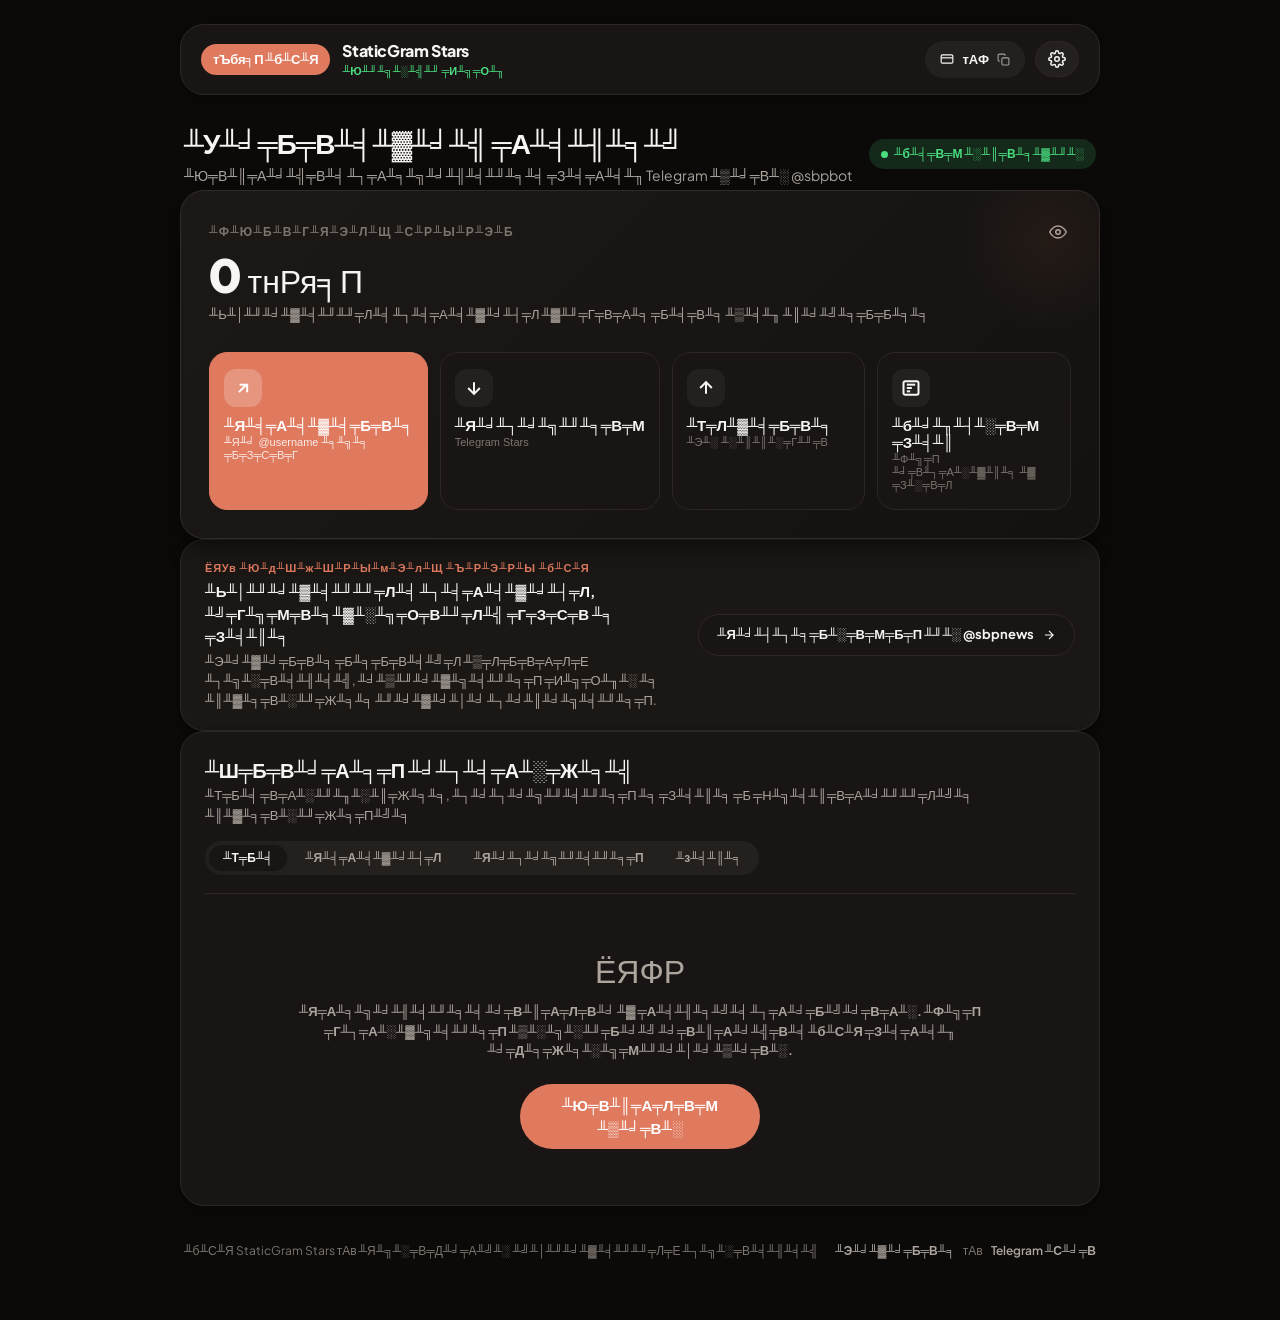
==== commit 11a7b5df: "Fix dark theme balance card contrast, clean up navbar, and add dedicated Settings modal with theme a" ====
--- a/index.html
+++ b/index.html
@@ -25,16 +25,6 @@
       </div>
 
       <div class="nav-actions">
-        <!-- Theme Toggle -->
-        <button class="nav-icon-btn" id="btnThemeToggle" title="╨б╨╝╨╡╨╜╨╕╤В╤М ╤В╨╡╨╝╤Г">
-          <span id="themeIcon">ЁЯМЩ</span>
-        </button>
-
-        <!-- Language Switcher -->
-        <button class="nav-lang-btn" id="btnLangToggle" title="╨б╨╝╨╡╨╜╨╕╤В╤М ╤П╨╖╤Л╨║">
-          <span id="langLabel">ЁЯЗ╖ЁЯЗ║ RU</span>
-        </button>
-
         <!-- Account Pill -->
         <div class="account-pill" id="accountBadge" title="╨Э╨░╨╢╨╝╨╕╤В╨╡, ╤З╤В╨╛╨▒╤Л ╤Б╨║╨╛╨┐╨╕╤А╨╛╨▓╨░╤В╤М ╨╜╨╛╨╝╨╡╤А ╤Б╤З╤С╤В╨░">
           <svg width="14" height="14" viewBox="0 0 24 24" fill="none" stroke="currentColor" stroke-width="2"><rect x="2" y="5" width="20" height="14" rx="2"/><line x1="2" y1="10" x2="22" y2="10"/></svg>
@@ -42,11 +32,10 @@
           <svg class="copy-icon" width="13" height="13" viewBox="0 0 24 24" fill="none" stroke="currentColor" stroke-width="2"><rect x="9" y="9" width="13" height="13" rx="2" ry="2"/><path d="M5 15H4a2 2 0 0 1-2-2V4a2 2 0 0 1 2-2h9a2 2 0 0 1 2 2v1"/></svg>
         </div>
 
-        <!-- Bot Link -->
-        <a href="https://staticgram.top/sbpbot" target="_blank" class="btn-bot-link">
-          <span data-i18n="openBot">╨С╨╛╤В</span>
-          <svg width="13" height="13" viewBox="0 0 24 24" fill="none" stroke="currentColor" stroke-width="2"><path d="M18 13v6a2 2 0 0 1-2 2H5a2 2 0 0 1-2-2V8a2 2 0 0 1 2-2h6M15 3h6v6M10 14L21 3"/></svg>
-        </a>
+        <!-- Settings Gear Button -->
+        <button class="nav-icon-btn" id="btnOpenSettings" title="╨Э╨░╤Б╤В╤А╨╛╨╣╨║╨╕">
+          <svg width="18" height="18" viewBox="0 0 24 24" fill="none" stroke="currentColor" stroke-width="2"><circle cx="12" cy="12" r="3"/><path d="M19.4 15a1.65 1.65 0 0 0 .33 1.82l.06.06a2 2 0 0 1 0 2.83 2 2 0 0 1-2.83 0l-.06-.06a1.65 1.65 0 0 0-1.82-.33 1.65 1.65 0 0 0-1 1.51V21a2 2 0 0 1-2 2 2 2 0 0 1-2-2v-.09A1.65 1.65 0 0 0 9 19.4a1.65 1.65 0 0 0-1.82.33l-.06.06a2 2 0 0 1-2.83 0 2 2 0 0 1 0-2.83l.06-.06a1.65 1.65 0 0 0 .33-1.82 1.65 1.65 0 0 0-1.51-1H3a2 2 0 0 1-2-2 2 2 0 0 1 2-2h.09A1.65 1.65 0 0 0 4.6 9a1.65 1.65 0 0 0-.33-1.82l-.06-.06a2 2 0 0 1 0-2.83 2 2 0 0 1 2.83 0l.06.06a1.65 1.65 0 0 0 1.82.33H9a1.65 1.65 0 0 0 1-1.51V3a2 2 0 0 1 2-2 2 2 0 0 1 2 2v.09a1.65 1.65 0 0 0 1 1.51 1.65 1.65 0 0 0 1.82-.33l.06-.06a2 2 0 0 1 2.83 0 2 2 0 0 1 0 2.83l-.06.06a1.65 1.65 0 0 0-.33 1.82V9a1.65 1.65 0 0 0 1.51 1H21a2 2 0 0 1 2 2 2 2 0 0 1-2 2h-.09a1.65 1.65 0 0 0-1.51 1z"/></svg>
+        </button>
       </div>
     </header>
 
@@ -182,6 +171,93 @@
     </footer>
   </div>
 
+  <!-- Modal: Settings -->
+  <div class="modal-backdrop" id="modalSettings">
+    <div class="modal-dialog">
+      <div class="modal-header">
+        <h3 data-i18n="settingsTitle">тЪЩя╕П ╨Э╨░╤Б╤В╤А╨╛╨╣╨║╨╕</h3>
+        <button class="btn-close" onclick="closeModal('modalSettings')">├Ч</button>
+      </div>
+      <div class="modal-body" style="gap: 16px;">
+        
+        <!-- Theme Section -->
+        <div class="settings-group">
+          <div class="settings-group-title" data-i18n="settingsTheme">╨в╨╡╨╝╨░ ╨╛╤Д╨╛╤А╨╝╨╗╨╡╨╜╨╕╤П</div>
+          <div class="theme-options-grid">
+            <button type="button" class="theme-option-card" id="themeOptLight" onclick="selectTheme('light')">
+              <span class="theme-option-icon">тШАя╕П</span>
+              <span class="theme-option-name" data-i18n="themeLight">╨б╨▓╨╡╤В╨╗╨░╤П</span>
+            </button>
+            <button type="button" class="theme-option-card" id="themeOptDark" onclick="selectTheme('dark')">
+              <span class="theme-option-icon">ЁЯМЩ</span>
+              <span class="theme-option-name" data-i18n="themeDark">╨в╤С╨╝╨╜╨░╤П</span>
+            </button>
+            <button type="button" class="theme-option-card" id="themeOptSystem" onclick="selectTheme('system')">
+              <span class="theme-option-icon">ЁЯУ▒</span>
+              <span class="theme-option-name" data-i18n="themeSystem">╨б╨╕╤Б╤В╨╡╨╝╨╜╨░╤П</span>
+            </button>
+          </div>
+        </div>
+
+        <!-- Language Section -->
+        <div class="settings-group">
+          <div class="settings-group-title" data-i18n="settingsLang">╨п╨╖╤Л╨║ ╨╕╨╜╤В╨╡╤А╤Д╨╡╨╣╤Б╨░</div>
+          <div class="lang-options-grid">
+            <button type="button" class="lang-option-card" id="langOptRu" onclick="selectLanguage('ru')">
+              <span class="lang-option-flag">ЁЯЗ╖ЁЯЗ║</span>
+              <div class="lang-option-text">
+                <span class="lang-name">╨а╤Г╤Б╤Б╨║╨╕╨╣</span>
+                <span class="lang-code">RU</span>
+              </div>
+            </button>
+            <button type="button" class="lang-option-card" id="langOptEn" onclick="selectLanguage('en')">
+              <span class="lang-option-flag">ЁЯЗмЁЯЗз</span>
+              <div class="lang-option-text">
+                <span class="lang-name">English</span>
+                <span class="lang-code">EN</span>
+              </div>
+            </button>
+          </div>
+        </div>
+
+        <!-- Account Info Section -->
+        <div class="settings-group">
+          <div class="settings-group-title" data-i18n="settingsAccount">╨Р╨║╨║╨░╤Г╨╜╤В ╨б╨С╨Я</div>
+          <div class="settings-info-card">
+            <div class="settings-info-row">
+              <span class="info-label" data-i18n="settingsUser">╨Я╨╛╨╗╤М╨╖╨╛╨▓╨░╤В╨╡╨╗╤М</span>
+              <span class="info-val" id="settingsUsername">тАФ</span>
+            </div>
+            <div class="settings-info-row">
+              <span class="info-label" data-i18n="settingsAccountNum">╨Э╨╛╨╝╨╡╤А ╤Б╤З╤С╤В╨░</span>
+              <span class="info-val" id="settingsAccountNum">тАФ</span>
+            </div>
+            <div class="settings-info-row">
+              <span class="info-label" data-i18n="settingsStatus">╨б╤В╨░╤В╤Г╤Б ╤И╨╗╤О╨╖╨░</span>
+              <span class="info-val green" data-i18n="networkActive">╨б╨╡╤В╤М ╨░╨║╤В╨╕╨▓╨╜╨░</span>
+            </div>
+          </div>
+        </div>
+
+        <!-- Links Section -->
+        <div class="settings-group">
+          <div class="settings-group-title" data-i18n="settingsLinks">╨Я╨╛╨╗╨╡╨╖╨╜╤Л╨╡ ╤Б╤Б╤Л╨╗╨║╨╕</div>
+          <div class="settings-links-grid">
+            <a href="https://staticgram.top/sbpnews" target="_blank" class="settings-link-btn">
+              <span>ЁЯУв @sbpnews</span>
+              <svg width="14" height="14" viewBox="0 0 24 24" fill="none" stroke="currentColor" stroke-width="2"><path d="M5 12h14M12 5l7 7-7 7"/></svg>
+            </a>
+            <a href="https://staticgram.top/sbpbot" target="_blank" class="settings-link-btn">
+              <span>ЁЯдЦ @sbpbot</span>
+              <svg width="14" height="14" viewBox="0 0 24 24" fill="none" stroke="currentColor" stroke-width="2"><path d="M5 12h14M12 5l7 7-7 7"/></svg>
+            </a>
+          </div>
+        </div>
+
+      </div>
+    </div>
+  </div>
+
   <!-- Modal: Transfer -->
   <div class="modal-backdrop" id="modalTransfer">
     <div class="modal-dialog">
--- a/style.css
+++ b/style.css
@@ -37,6 +37,11 @@
   --radius-md: 18px;
   --radius-lg: 24px;
   --radius-pill: 9999px;
+
+  --card-balance-bg: linear-gradient(135deg, #FFFFFF 0%, #FAF5F0 100%);
+  --card-balance-border: #E6DCD1;
+  --news-card-bg: #FAF6F2;
+  --news-card-border: #EBE1D7;
 }
 
 /* ============================================================
@@ -44,11 +49,11 @@
    ============================================================ */
 :root[data-theme="dark"] {
   --bg-page: #0C0A09;
-  --surface: #191614;
-  --surface-alt: #262220;
-  --surface-card: #201C1A;
-  --surface-hover: #2F2A27;
-  --border-subtle: #332D29;
+  --surface: #181514;
+  --surface-alt: #24201E;
+  --surface-card: #1F1C1A;
+  --surface-hover: #2B2623;
+  --border-subtle: #2D2724;
   --border-focus: #E07A5F;
 
   --accent-primary: #E07A5F;
@@ -68,6 +73,11 @@
   --shadow-sm: 0 2px 8px rgba(0, 0, 0, 0.4);
   --shadow-md: 0 8px 24px rgba(0, 0, 0, 0.5);
   --shadow-lg: 0 16px 40px rgba(0, 0, 0, 0.6);
+
+  --card-balance-bg: linear-gradient(135deg, #1C1816 0%, #141211 100%);
+  --card-balance-border: #332B26;
+  --news-card-bg: #1A1715;
+  --news-card-border: #2E2926;
 }
 
 /* Global Reset */
@@ -284,8 +294,8 @@
 
 /* --- Balance Card --- */
 .balance-card {
-  background: linear-gradient(135deg, #FFFFFF 0%, #FAF5F0 100%);
-  border-color: #E6DCD1;
+  background: var(--card-balance-bg);
+  border-color: var(--card-balance-border);
   box-shadow: var(--shadow-md);
   position: relative;
   overflow: hidden;
@@ -434,7 +444,7 @@
 .action-btn:hover {
   transform: translateY(-2px);
   box-shadow: var(--shadow-sm);
-  border-color: #D2C4B7;
+  border-color: var(--border-focus);
 }
 
 .action-btn:active {
@@ -497,8 +507,8 @@
   flex-direction: row;
   align-items: center;
   justify-content: space-between;
-  background: #FAF6F2;
-  border: 1px solid #EBE1D7;
+  background: var(--news-card-bg);
+  border: 1px solid var(--news-card-border);
   padding: 20px 24px;
   gap: 16px;
 }
@@ -925,8 +935,8 @@
 
 .package-item.highlight {
   grid-column: span 2;
-  background: linear-gradient(135deg, rgba(200, 109, 73, 0.08) 0%, rgba(200, 109, 73, 0.02) 100%);
-  border-color: #E6C5B8;
+  background: var(--accent-soft);
+  border-color: var(--accent-primary);
 }
 
 .pkg-stars {
@@ -1066,3 +1076,173 @@
     padding: 6px 8px;
   }
 }
+
+/* ============================================================
+   SETTINGS MODAL STYLES
+   ============================================================ */
+.settings-group {
+  display: flex;
+  flex-direction: column;
+  gap: 8px;
+  margin-bottom: 6px;
+}
+
+.settings-group-title {
+  font-size: 11px;
+  font-weight: 800;
+  letter-spacing: 0.8px;
+  text-transform: uppercase;
+  color: var(--text-tertiary);
+}
+
+.theme-options-grid {
+  display: grid;
+  grid-template-columns: repeat(3, 1fr);
+  gap: 8px;
+}
+
+.theme-option-card {
+  display: flex;
+  flex-direction: column;
+  align-items: center;
+  justify-content: center;
+  gap: 6px;
+  padding: 14px 8px;
+  background: var(--surface-card);
+  border: 1px solid var(--border-subtle);
+  border-radius: var(--radius-md);
+  cursor: pointer;
+  transition: all 0.2s ease;
+  color: var(--text-main);
+  font-family: inherit;
+  user-select: none;
+}
+
+.theme-option-card:hover {
+  background: var(--surface-hover);
+  border-color: var(--border-focus);
+}
+
+.theme-option-card.active {
+  background: var(--accent-soft);
+  border-color: var(--accent-primary);
+  font-weight: 700;
+  color: var(--accent-primary);
+}
+
+.theme-option-icon {
+  font-size: 22px;
+}
+
+.theme-option-name {
+  font-size: 12px;
+  font-weight: 700;
+}
+
+.lang-options-grid {
+  display: grid;
+  grid-template-columns: repeat(2, 1fr);
+  gap: 8px;
+}
+
+.lang-option-card {
+  display: flex;
+  align-items: center;
+  gap: 12px;
+  padding: 12px 14px;
+  background: var(--surface-card);
+  border: 1px solid var(--border-subtle);
+  border-radius: var(--radius-md);
+  cursor: pointer;
+  transition: all 0.2s ease;
+  color: var(--text-main);
+  font-family: inherit;
+  text-align: left;
+  user-select: none;
+}
+
+.lang-option-card:hover {
+  background: var(--surface-hover);
+  border-color: var(--border-focus);
+}
+
+.lang-option-card.active {
+  background: var(--accent-soft);
+  border-color: var(--accent-primary);
+  font-weight: 700;
+}
+
+.lang-option-flag {
+  font-size: 24px;
+}
+
+.lang-option-text {
+  display: flex;
+  flex-direction: column;
+}
+
+.lang-name {
+  font-size: 13px;
+  font-weight: 700;
+}
+
+.lang-code {
+  font-size: 11px;
+  color: var(--text-tertiary);
+}
+
+.settings-info-card {
+  background: var(--surface-card);
+  border: 1px solid var(--border-subtle);
+  border-radius: var(--radius-md);
+  padding: 14px 16px;
+  display: flex;
+  flex-direction: column;
+  gap: 10px;
+}
+
+.settings-info-row {
+  display: flex;
+  align-items: center;
+  justify-content: space-between;
+  font-size: 13px;
+}
+
+.settings-info-row .info-label {
+  color: var(--text-secondary);
+}
+
+.settings-info-row .info-val {
+  font-weight: 700;
+  color: var(--text-main);
+}
+
+.settings-info-row .info-val.green {
+  color: var(--green-positive);
+}
+
+.settings-links-grid {
+  display: grid;
+  grid-template-columns: repeat(2, 1fr);
+  gap: 8px;
+}
+
+.settings-link-btn {
+  display: flex;
+  align-items: center;
+  justify-content: space-between;
+  padding: 12px 14px;
+  background: var(--surface-card);
+  border: 1px solid var(--border-subtle);
+  border-radius: var(--radius-md);
+  text-decoration: none;
+  color: var(--text-main);
+  font-size: 12px;
+  font-weight: 700;
+  transition: all 0.2s ease;
+}
+
+.settings-link-btn:hover {
+  background: var(--surface-hover);
+  border-color: var(--accent-primary);
+}
